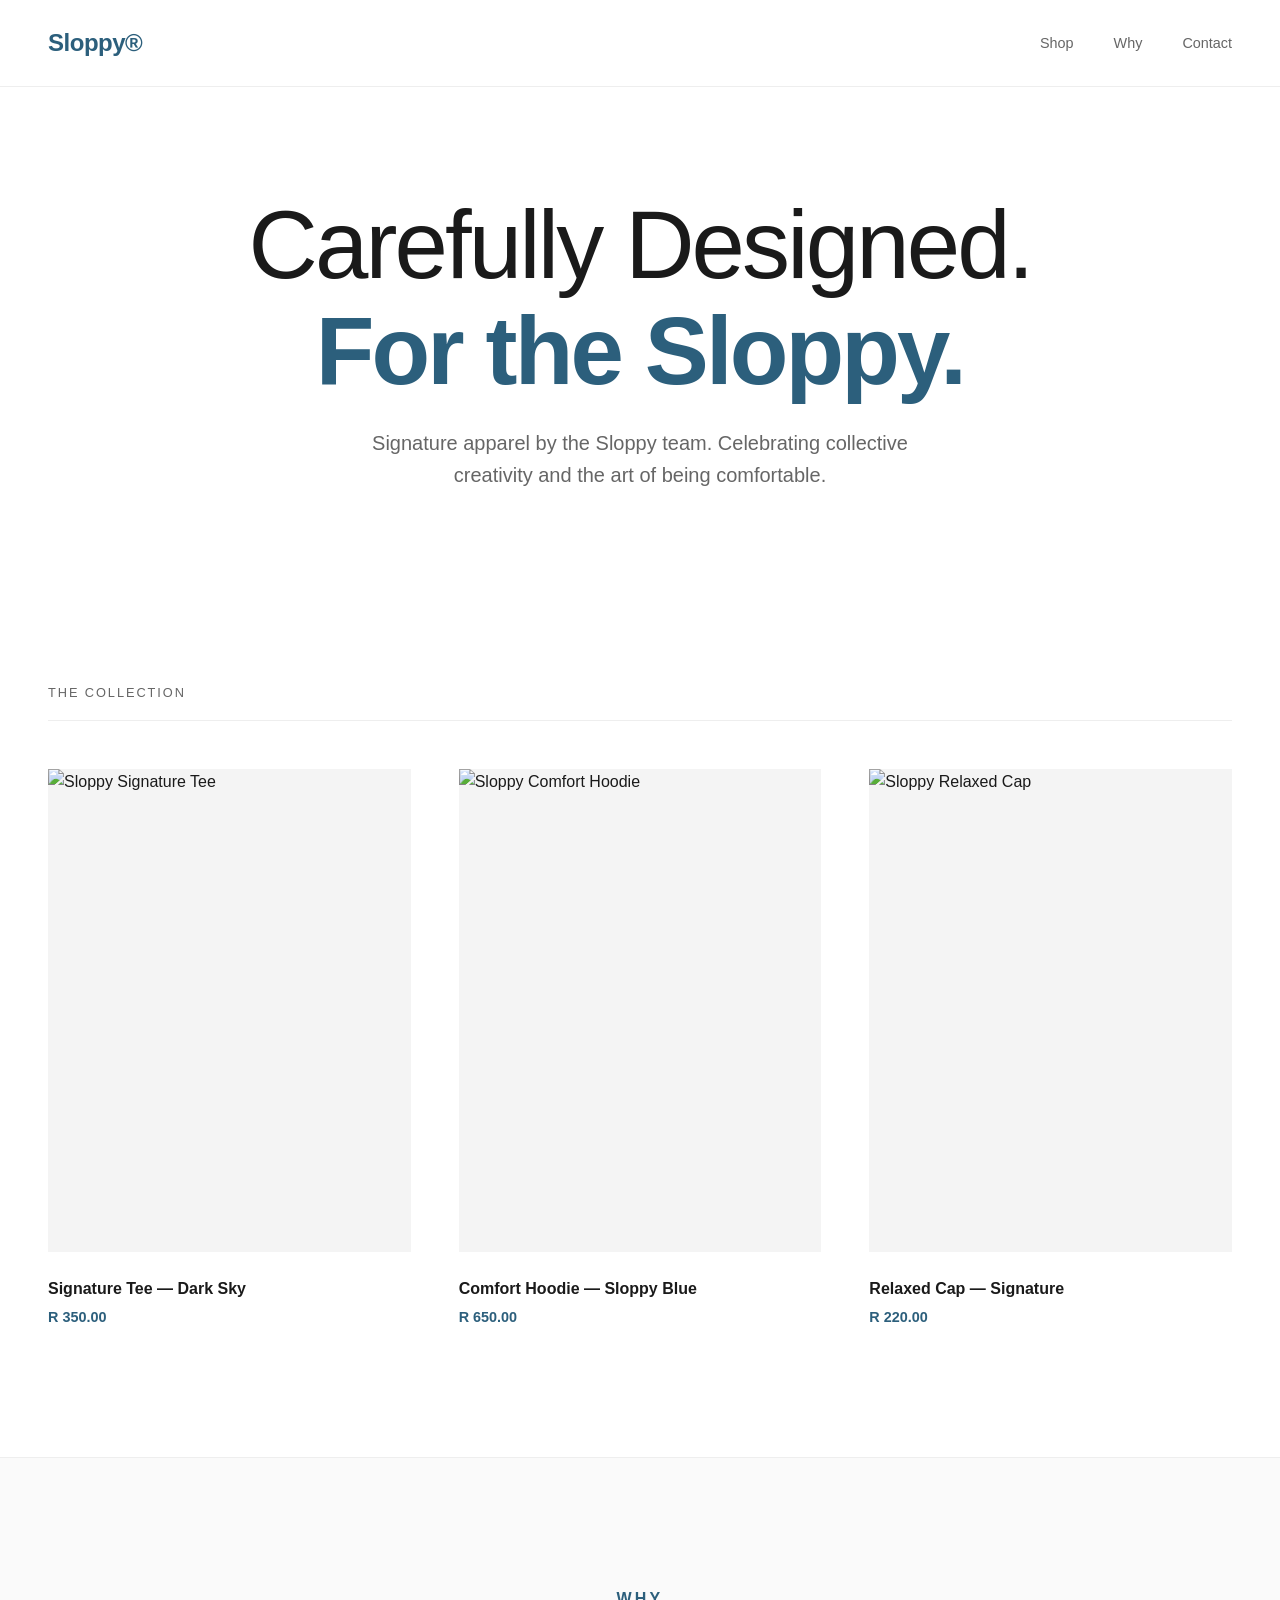
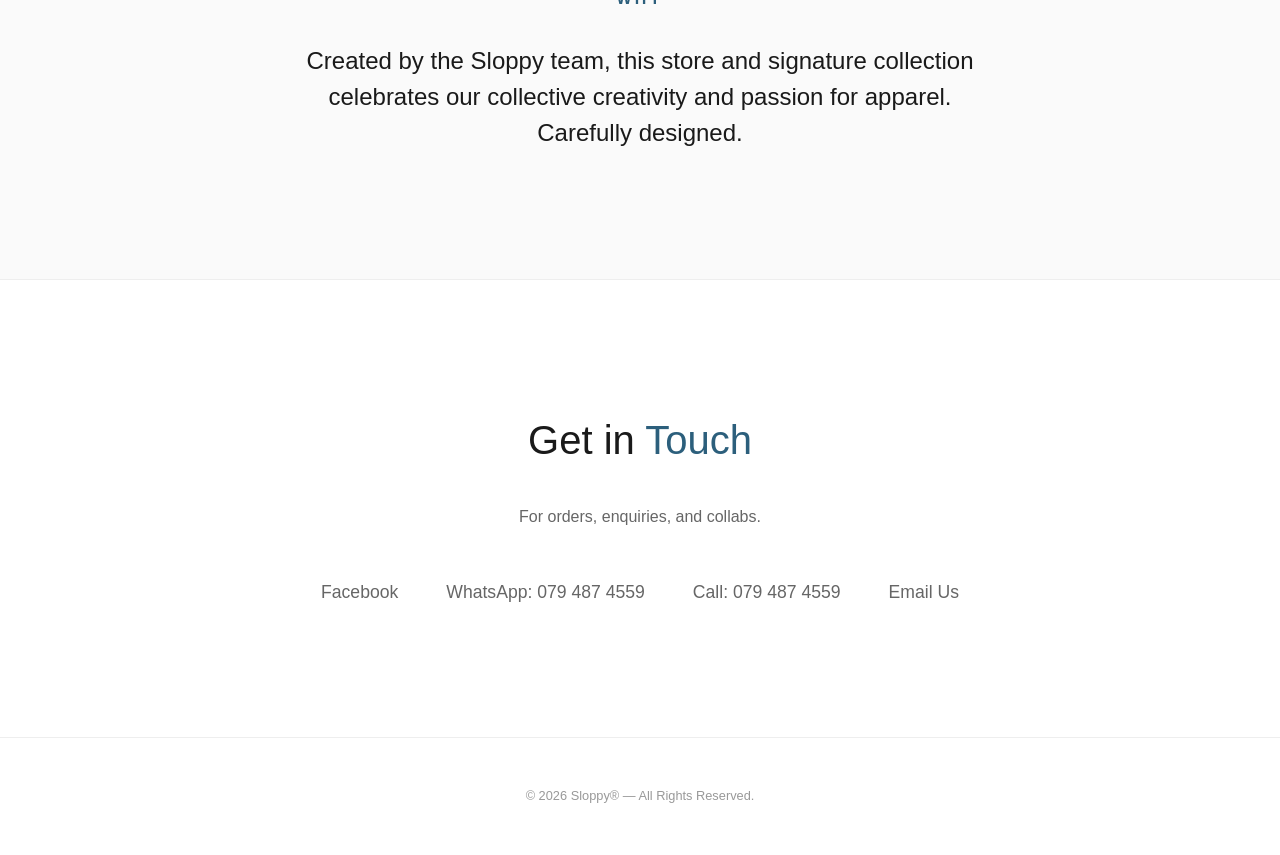
==== Index.html @ 7c4f5756 "Add initial HTML structure for Sloppy apparel site" ====
<!DOCTYPE html>
<html lang="en">
<head>
    <meta charset="UTF-8">
    <meta name="viewport" content="width=device-width, initial-scale=1.0">
    <title>Sloppy® — Carefully Designed Apparel</title>
    <style>
        /* --- RESET & VARIABLES --- */
        * {
            margin: 0;
            padding: 0;
            box-sizing: border-box;
        }

        :root {
            --signature-blue: #2C5F7C; /* Dark Sky Blue */
            --text-dark: #1a1a1a;
            --text-light: #666666;
            --bg-color: #ffffff;
            --font-main: 'Helvetica Neue', Helvetica, Arial, sans-serif;
        }

        body {
            background-color: var(--bg-color);
            color: var(--text-dark);
            font-family: var(--font-main);
            line-height: 1.6;
            -webkit-font-smoothing: antialiased;
        }

        a {
            text-decoration: none;
            color: inherit;
            transition: color 0.3s ease;
        }

        /* --- NAVIGATION --- */
        nav {
            position: fixed;
            top: 0;
            left: 0;
            width: 100%;
            background: rgba(255, 255, 255, 0.95);
            backdrop-filter: blur(8px);
            padding: 1.5rem 3rem;
            display: flex;
            justify-content: space-between;
            align-items: center;
            z-index: 100;
            border-bottom: 1px solid #eee;
        }

        .nav-logo {
            font-size: 1.5rem;
            font-weight: 700;
            letter-spacing: -0.02em;
            color: var(--signature-blue);
        }

        .nav-links {
            display: flex;
            gap: 2.5rem;
            font-size: 0.9rem;
            font-weight: 500;
            color: var(--text-light);
        }

        .nav-links a:hover {
            color: var(--signature-blue);
        }

        /* --- HERO SECTION --- */
        .hero {
            padding: 12rem 3rem 8rem;
            max-width: 1400px;
            margin: 0 auto;
            text-align: center;
        }

        .hero h1 {
            font-size: clamp(3rem, 8vw, 6rem);
            font-weight: 400;
            letter-spacing: -0.03em;
            line-height: 1.1;
            margin-bottom: 1.5rem;
            color: var(--text-dark);
        }

        .hero h1 span {
            color: var(--signature-blue);
            font-weight: 700;
        }

        .hero p {
            font-size: 1.25rem;
            color: var(--text-light);
            max-width: 600px;
            margin: 0 auto;
        }

        /* --- PRODUCT GRID --- */
        .products {
            padding: 4rem 3rem 8rem;
            max-width: 1400px;
            margin: 0 auto;
        }

        .section-title {
            font-size: 0.8rem;
            text-transform: uppercase;
            letter-spacing: 0.15em;
            color: var(--text-light);
            margin-bottom: 3rem;
            border-bottom: 1px solid #eee;
            padding-bottom: 1rem;
        }

        .grid {
            display: grid;
            grid-template-columns: repeat(auto-fit, minmax(300px, 1fr));
            gap: 3rem;
        }

        .product-card {
            text-align: left;
            cursor: pointer;
        }

        .product-image {
            width: 100%;
            aspect-ratio: 3/4;
            background-color: #f4f4f4;
            margin-bottom: 1.5rem;
            overflow: hidden;
            position: relative;
        }

        .product-image img {
            width: 100%;
            height: 100%;
            object-fit: cover;
            transition: transform 0.5s ease;
        }

        .product-card:hover .product-image img {
            transform: scale(1.03);
        }

        .product-name {
            font-size: 1rem;
            font-weight: 600;
            margin-bottom: 0.25rem;
        }

        .product-price {
            font-size: 0.9rem;
            color: var(--signature-blue);
            font-weight: 700;
        }

        /* --- WHY SECTION (INSPIRED BY OUTFIT) --- */
        .why-section {
            background-color: #fafafa;
            padding: 8rem 3rem;
            text-align: center;
            border-top: 1px solid #eee;
            border-bottom: 1px solid #eee;
        }

        .why-section h2 {
            font-size: 1rem;
            text-transform: uppercase;
            letter-spacing: 0.2em;
            color: var(--signature-blue);
            margin-bottom: 2rem;
        }

        .why-section p {
            font-size: 1.5rem;
            max-width: 700px;
            margin: 0 auto;
            color: var(--text-dark);
            font-weight: 300;
            line-height: 1.5;
        }

        /* --- CONTACT / FOOTER --- */
        .contact-section {
            padding: 8rem 3rem;
            max-width: 1400px;
            margin: 0 auto;
            text-align: center;
        }

        .contact-section h2 {
            font-size: 2.5rem;
            font-weight: 400;
            margin-bottom: 2rem;
        }

        .contact-section h2 span {
            color: var(--signature-blue);
        }

        .contact-links {
            display: flex;
            flex-wrap: wrap;
            justify-content: center;
            gap: 1.5rem 3rem;
            margin-top: 3rem;
            font-size: 1.1rem;
        }

        .contact-links a {
            color: var(--text-light);
            border-bottom: 1px solid transparent;
            padding-bottom: 2px;
        }

        .contact-links a:hover {
            color: var(--signature-blue);
            border-bottom: 1px solid var(--signature-blue);
        }

        footer {
            padding: 3rem;
            text-align: center;
            font-size: 0.8rem;
            color: #999;
            border-top: 1px solid #eee;
        }

        /* --- MOBILE --- */
        @media (max-width: 768px) {
            nav {
                padding: 1rem 1.5rem;
            }
            .nav-links {
                gap: 1.2rem;
                font-size: 0.8rem;
            }
            .hero {
                padding: 8rem 1.5rem 4rem;
            }
            .products {
                padding: 2rem 1.5rem 4rem;
            }
            .why-section, .contact-section {
                padding: 4rem 1.5rem;
            }
            .grid {
                gap: 2rem;
            }
        }
    </style>
</head>
<body>

    <!-- NAVIGATION -->
    <nav>
        <a href="#" class="nav-logo">Sloppy®</a>
        <div class="nav-links">
            <a href="#shop">Shop</a>
            <a href="#why">Why</a>
            <a href="#contact">Contact</a>
        </div>
    </nav>

    <!-- HERO -->
    <section class="hero">
        <h1>Carefully Designed.<br><span>For the Sloppy.</span></h1>
        <p>Signature apparel by the Sloppy team. Celebrating collective creativity and the art of being comfortable.</p>
    </section>

    <!-- PRODUCTS -->
    <section id="shop" class="products">
        <div class="section-title">The Collection</div>
        <div class="grid">
            <!-- Product 1 -->
            <div class="product-card">
                <div class="product-image">
                    <!-- REPLACE WITH YOUR IMAGE -->
                    <img src="https://images.unsplash.com/photo-1521572163474-6864f9cf17ab?w=600&q=80" alt="Sloppy Signature Tee">
                </div>
                <div class="product-name">Signature Tee — Dark Sky</div>
                <div class="product-price">R 350.00</div>
            </div>

            <!-- Product 2 -->
            <div class="product-card">
                <div class="product-image">
                    <!-- REPLACE WITH YOUR IMAGE -->
                    <img src="https://images.unsplash.com/photo-1556821840-3a63f95609a7?w=600&q=80" alt="Sloppy Comfort Hoodie">
                </div>
                <div class="product-name">Comfort Hoodie — Sloppy Blue</div>
                <div class="product-price">R 650.00</div>
            </div>

            <!-- Product 3 -->
            <div class="product-card">
                <div class="product-image">
                    <!-- REPLACE WITH YOUR IMAGE -->
                    <img src="https://images.unsplash.com/photo-1596755094514-f87e34085b2c?w=600&q=80" alt="Sloppy Relaxed Cap">
                </div>
                <div class="product-name">Relaxed Cap — Signature</div>
                <div class="product-price">R 220.00</div>
            </div>
        </div>
    </section>

    <!-- WHY SECTION -->
    <section id="why" class="why-section">
        <h2>Why</h2>
        <p>Created by the Sloppy team, this store and signature collection celebrates our collective creativity and passion for apparel. Carefully designed.</p>
    </section>

    <!-- CONTACT -->
    <section id="contact" class="contact-section">
        <h2>Get in <span>Touch</span></h2>
        <p style="color: var(--text-light); margin-bottom: 2rem;">For orders, enquiries, and collabs.</p>
        
        <div class="contact-links">
            <a href="https://www.facebook.com/Sloppywear" target="_blank">Facebook</a>
            <a href="https://wa.me/27794874559" target="_blank">WhatsApp: 079 487 4559</a>
            <a href="tel:0794874559">Call: 079 487 4559</a>
            <!-- Email assumed from your input -->
            <a href="mailto:mphelamlangeni@gmail.com">Email Us</a>
        </div>
    </section>

    <!-- FOOTER -->
    <footer>
        © 2026 Sloppy® — All Rights Reserved.
    </footer>

</body>
</html>
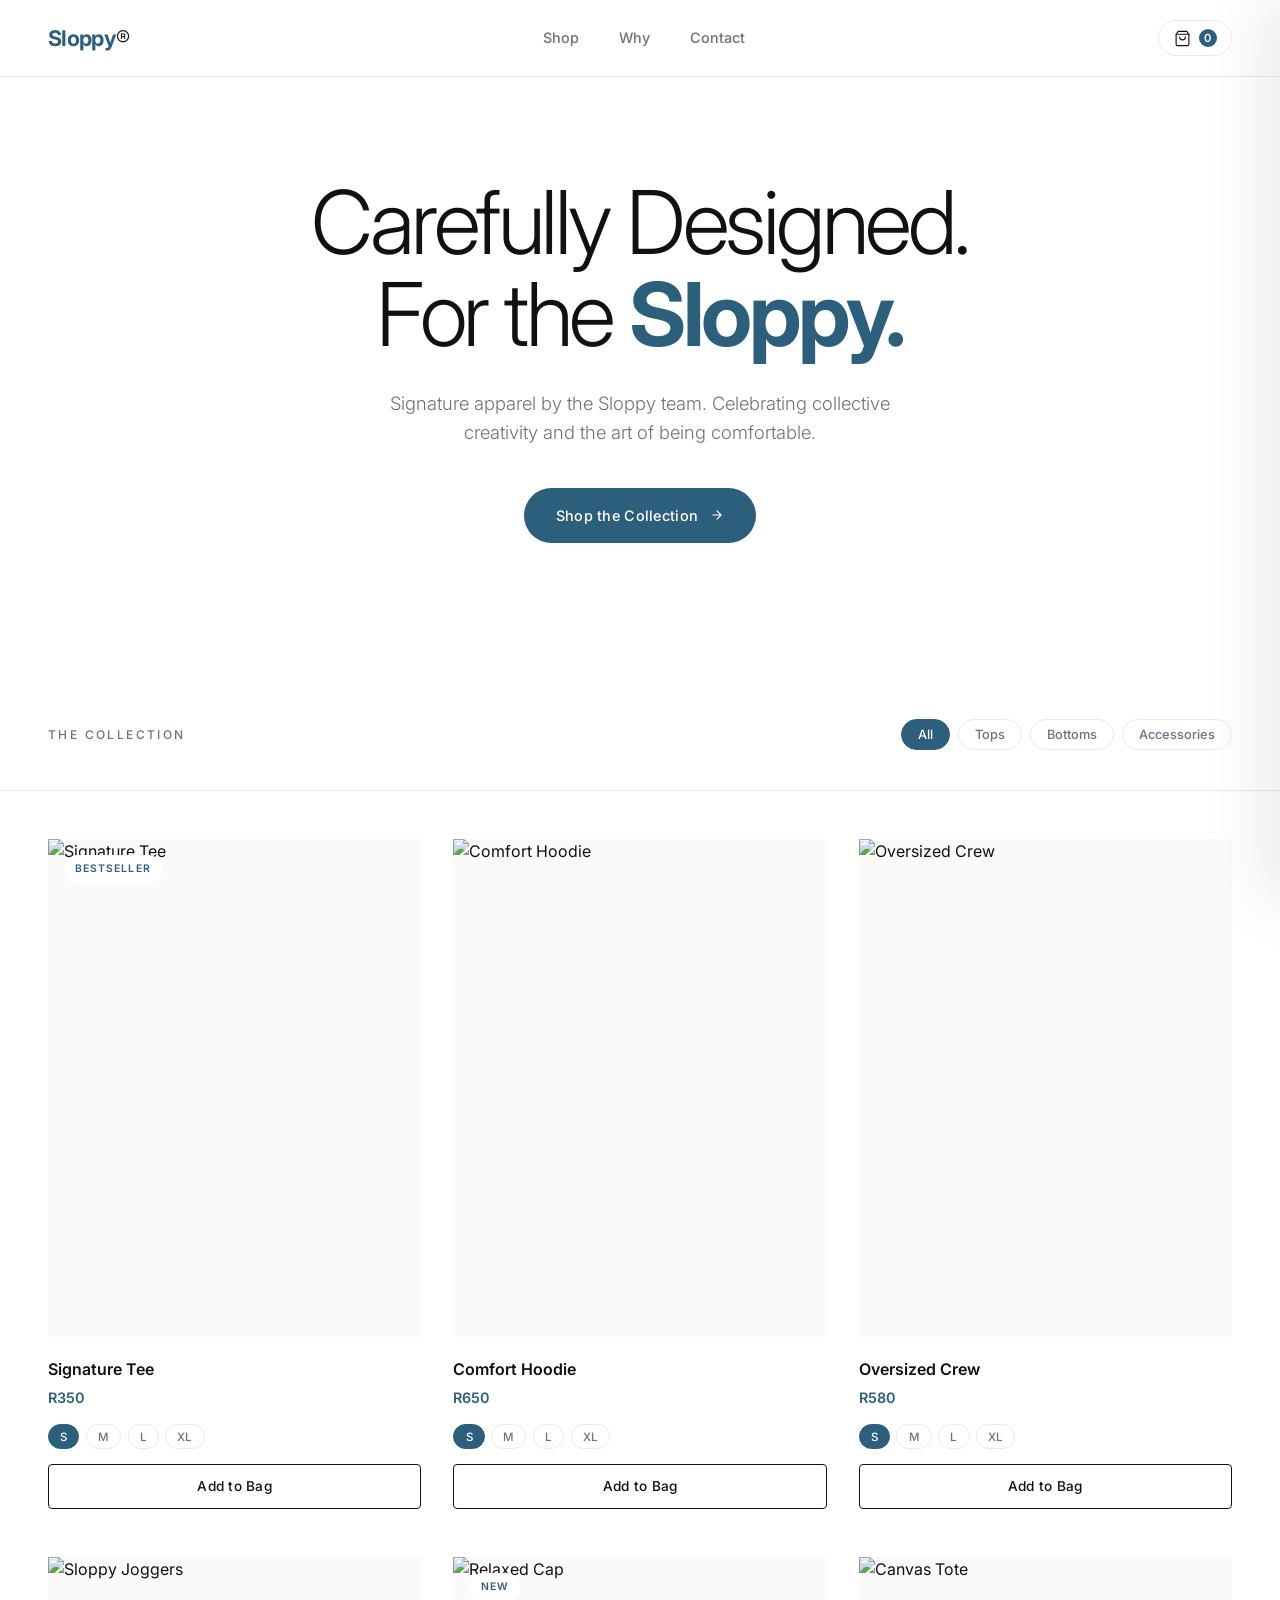
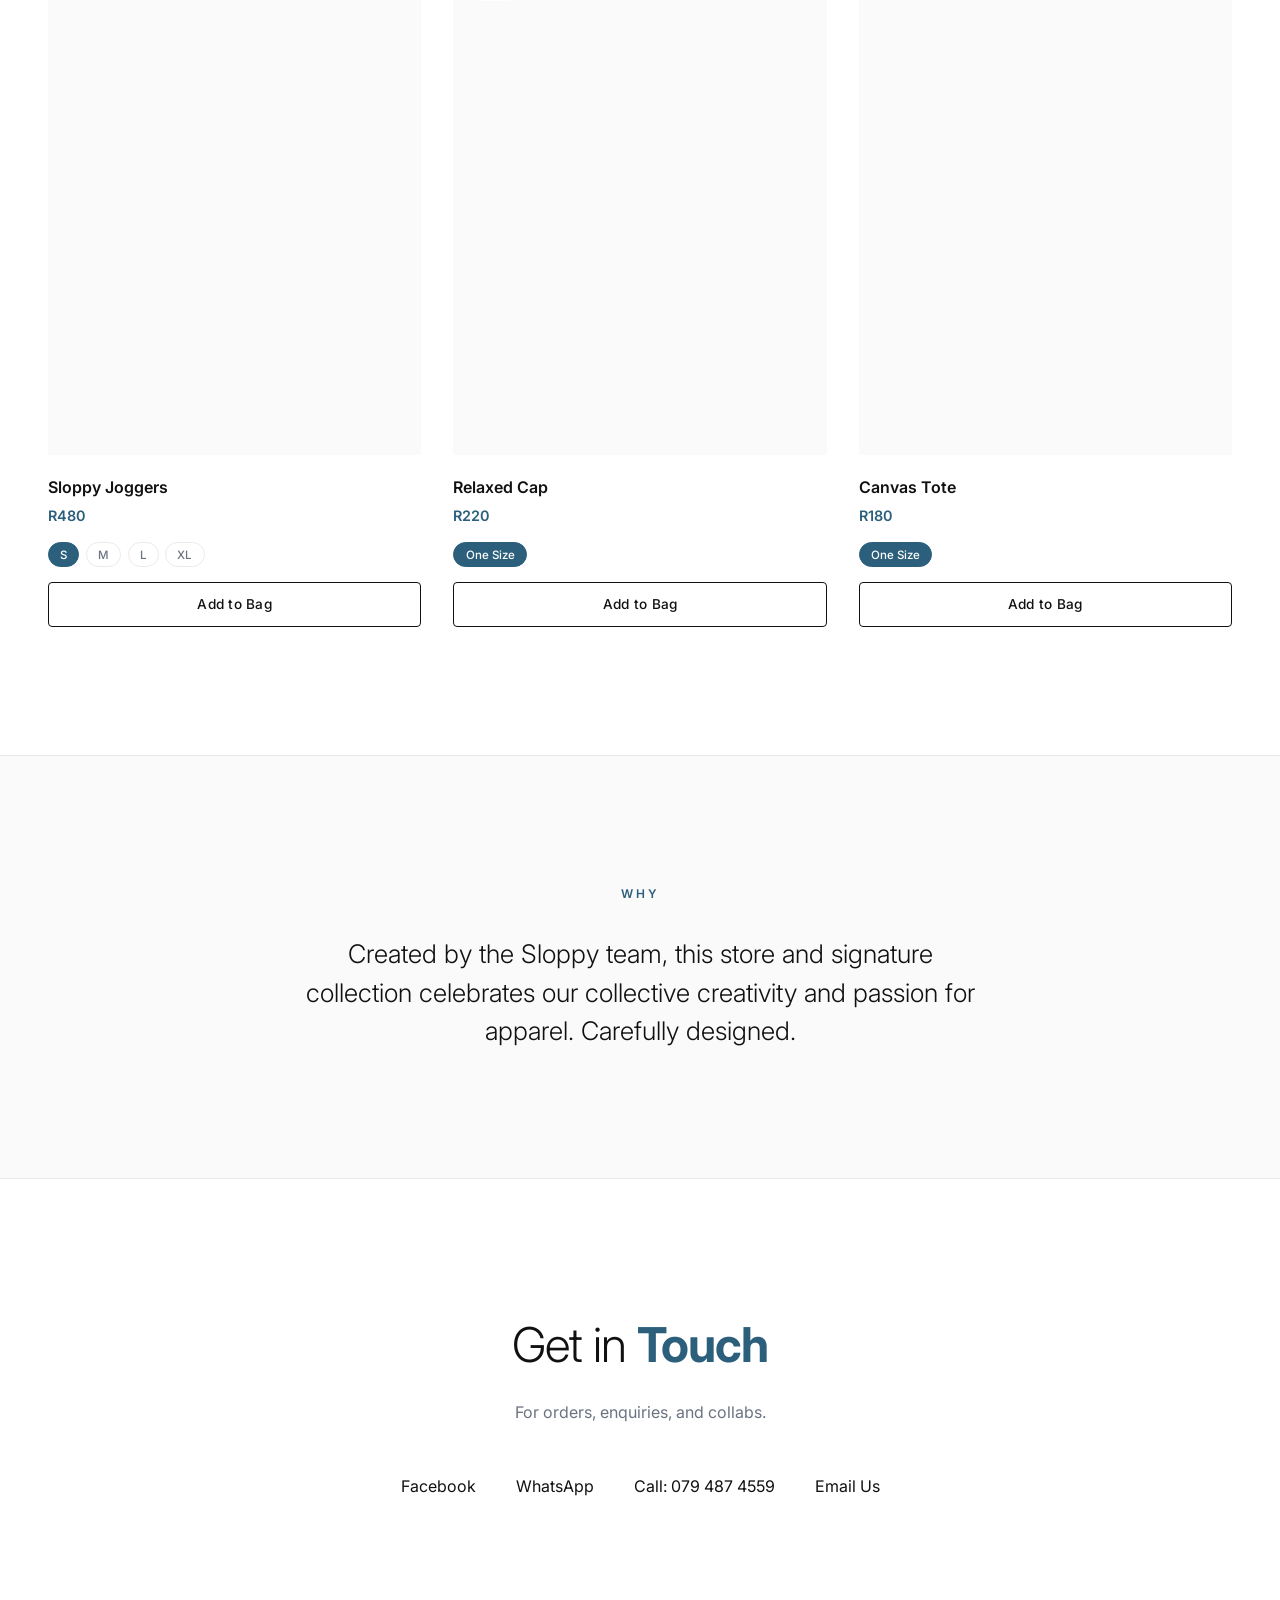
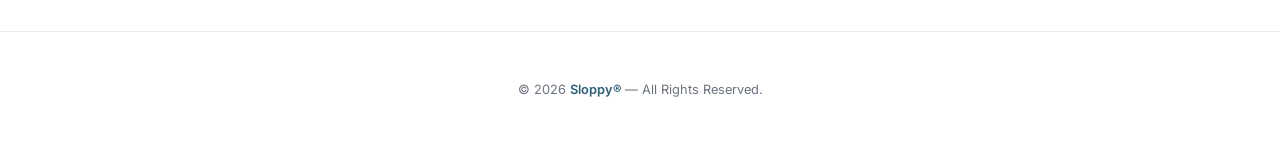
==== commit 046abccf: "Update Index.html" ====
--- a/Index.html
+++ b/Index.html
@@ -1,337 +1,736 @@
 <!DOCTYPE html>
 <html lang="en">
 <head>
-    <meta charset="UTF-8">
-    <meta name="viewport" content="width=device-width, initial-scale=1.0">
-    <title>Sloppy® — Carefully Designed Apparel</title>
-    <style>
-        /* --- RESET & VARIABLES --- */
-        * {
-            margin: 0;
-            padding: 0;
-            box-sizing: border-box;
-        }
-
-        :root {
-            --signature-blue: #2C5F7C; /* Dark Sky Blue */
-            --text-dark: #1a1a1a;
-            --text-light: #666666;
-            --bg-color: #ffffff;
-            --font-main: 'Helvetica Neue', Helvetica, Arial, sans-serif;
-        }
-
-        body {
-            background-color: var(--bg-color);
-            color: var(--text-dark);
-            font-family: var(--font-main);
-            line-height: 1.6;
-            -webkit-font-smoothing: antialiased;
-        }
-
-        a {
-            text-decoration: none;
-            color: inherit;
-            transition: color 0.3s ease;
-        }
-
-        /* --- NAVIGATION --- */
-        nav {
-            position: fixed;
-            top: 0;
-            left: 0;
-            width: 100%;
-            background: rgba(255, 255, 255, 0.95);
-            backdrop-filter: blur(8px);
-            padding: 1.5rem 3rem;
-            display: flex;
-            justify-content: space-between;
-            align-items: center;
-            z-index: 100;
-            border-bottom: 1px solid #eee;
-        }
-
-        .nav-logo {
-            font-size: 1.5rem;
-            font-weight: 700;
-            letter-spacing: -0.02em;
-            color: var(--signature-blue);
-        }
-
-        .nav-links {
-            display: flex;
-            gap: 2.5rem;
-            font-size: 0.9rem;
-            font-weight: 500;
-            color: var(--text-light);
-        }
-
-        .nav-links a:hover {
-            color: var(--signature-blue);
-        }
-
-        /* --- HERO SECTION --- */
-        .hero {
-            padding: 12rem 3rem 8rem;
-            max-width: 1400px;
-            margin: 0 auto;
-            text-align: center;
-        }
-
-        .hero h1 {
-            font-size: clamp(3rem, 8vw, 6rem);
-            font-weight: 400;
-            letter-spacing: -0.03em;
-            line-height: 1.1;
-            margin-bottom: 1.5rem;
-            color: var(--text-dark);
-        }
-
-        .hero h1 span {
-            color: var(--signature-blue);
-            font-weight: 700;
-        }
-
-        .hero p {
-            font-size: 1.25rem;
-            color: var(--text-light);
-            max-width: 600px;
-            margin: 0 auto;
-        }
-
-        /* --- PRODUCT GRID --- */
-        .products {
-            padding: 4rem 3rem 8rem;
-            max-width: 1400px;
-            margin: 0 auto;
-        }
-
-        .section-title {
-            font-size: 0.8rem;
-            text-transform: uppercase;
-            letter-spacing: 0.15em;
-            color: var(--text-light);
-            margin-bottom: 3rem;
-            border-bottom: 1px solid #eee;
-            padding-bottom: 1rem;
-        }
-
-        .grid {
-            display: grid;
-            grid-template-columns: repeat(auto-fit, minmax(300px, 1fr));
-            gap: 3rem;
-        }
-
-        .product-card {
-            text-align: left;
-            cursor: pointer;
-        }
-
-        .product-image {
-            width: 100%;
-            aspect-ratio: 3/4;
-            background-color: #f4f4f4;
-            margin-bottom: 1.5rem;
-            overflow: hidden;
-            position: relative;
-        }
-
-        .product-image img {
-            width: 100%;
-            height: 100%;
-            object-fit: cover;
-            transition: transform 0.5s ease;
-        }
-
-        .product-card:hover .product-image img {
-            transform: scale(1.03);
-        }
-
-        .product-name {
-            font-size: 1rem;
-            font-weight: 600;
-            margin-bottom: 0.25rem;
-        }
-
-        .product-price {
-            font-size: 0.9rem;
-            color: var(--signature-blue);
-            font-weight: 700;
-        }
-
-        /* --- WHY SECTION (INSPIRED BY OUTFIT) --- */
-        .why-section {
-            background-color: #fafafa;
-            padding: 8rem 3rem;
-            text-align: center;
-            border-top: 1px solid #eee;
-            border-bottom: 1px solid #eee;
-        }
-
-        .why-section h2 {
-            font-size: 1rem;
-            text-transform: uppercase;
-            letter-spacing: 0.2em;
-            color: var(--signature-blue);
-            margin-bottom: 2rem;
-        }
-
-        .why-section p {
-            font-size: 1.5rem;
-            max-width: 700px;
-            margin: 0 auto;
-            color: var(--text-dark);
-            font-weight: 300;
-            line-height: 1.5;
-        }
-
-        /* --- CONTACT / FOOTER --- */
-        .contact-section {
-            padding: 8rem 3rem;
-            max-width: 1400px;
-            margin: 0 auto;
-            text-align: center;
-        }
-
-        .contact-section h2 {
-            font-size: 2.5rem;
-            font-weight: 400;
-            margin-bottom: 2rem;
-        }
-
-        .contact-section h2 span {
-            color: var(--signature-blue);
-        }
-
-        .contact-links {
-            display: flex;
-            flex-wrap: wrap;
-            justify-content: center;
-            gap: 1.5rem 3rem;
-            margin-top: 3rem;
-            font-size: 1.1rem;
-        }
-
-        .contact-links a {
-            color: var(--text-light);
-            border-bottom: 1px solid transparent;
-            padding-bottom: 2px;
-        }
-
-        .contact-links a:hover {
-            color: var(--signature-blue);
-            border-bottom: 1px solid var(--signature-blue);
-        }
-
-        footer {
-            padding: 3rem;
-            text-align: center;
-            font-size: 0.8rem;
-            color: #999;
-            border-top: 1px solid #eee;
-        }
-
-        /* --- MOBILE --- */
-        @media (max-width: 768px) {
-            nav {
-                padding: 1rem 1.5rem;
-            }
-            .nav-links {
-                gap: 1.2rem;
-                font-size: 0.8rem;
-            }
-            .hero {
-                padding: 8rem 1.5rem 4rem;
-            }
-            .products {
-                padding: 2rem 1.5rem 4rem;
-            }
-            .why-section, .contact-section {
-                padding: 4rem 1.5rem;
-            }
-            .grid {
-                gap: 2rem;
-            }
-        }
-    </style>
+<meta charset="UTF-8">
+<meta name="viewport" content="width=device-width, initial-scale=1.0">
+<title>Sloppy® — Carefully Designed Apparel</title>
+<link rel="preconnect" href="https://fonts.googleapis.com">
+<link rel="preconnect" href="https://fonts.gstatic.com" crossorigin>
+<link href="https://fonts.googleapis.com/css2?family=Inter:wght@300;400;500;600;700&display=swap" rel="stylesheet">
+<style>
+/* ============ RESET & VARIABLES ============ */
+*,*::before,*::after{margin:0;padding:0;box-sizing:border-box}
+:root{
+  --blue:#2C5F7C;
+  --blue-dark:#1f455c;
+  --text:#111;
+  --muted:#6b7280;
+  --line:#eaeaea;
+  --bg:#fff;
+  --bg-soft:#fafafa;
+  --radius:4px;
+  --ease:cubic-bezier(.4,0,.2,1);
+}
+html{scroll-behavior:smooth;-webkit-text-size-adjust:100%}
+body{
+  font-family:'Inter',-apple-system,BlinkMacSystemFont,sans-serif;
+  color:var(--text);background:var(--bg);line-height:1.6;
+  -webkit-font-smoothing:antialiased;overflow-x:hidden;
+}
+img{max-width:100%;display:block}
+a{color:inherit;text-decoration:none}
+button{font-family:inherit;cursor:pointer;border:none;background:none;color:inherit}
+input,select{font-family:inherit}
+
+/* ============ NAV ============ */
+nav{
+  position:fixed;top:0;left:0;width:100%;z-index:100;
+  background:rgba(255,255,255,.92);backdrop-filter:blur(12px);
+  -webkit-backdrop-filter:blur(12px);
+  border-bottom:1px solid var(--line);
+  transition:padding .3s var(--ease);
+}
+.nav-inner{
+  max-width:1400px;margin:0 auto;
+  padding:1.25rem 3rem;
+  display:flex;align-items:center;justify-content:space-between;
+}
+.nav-logo{
+  font-size:1.35rem;font-weight:700;letter-spacing:-.03em;
+  color:var(--blue);
+}
+.nav-logo span{font-weight:300;color:var(--text)}
+.nav-links{display:flex;gap:2.5rem;font-size:.9rem;font-weight:500}
+.nav-links a{color:var(--muted);position:relative;transition:color .3s}
+.nav-links a::after{
+  content:'';position:absolute;left:0;bottom:-4px;height:1px;width:0;
+  background:var(--blue);transition:width .3s var(--ease);
+}
+.nav-links a:hover{color:var(--blue)}
+.nav-links a:hover::after{width:100%}
+.cart-btn{
+  display:flex;align-items:center;gap:.5rem;
+  font-size:.9rem;font-weight:500;color:var(--text);
+  padding:.5rem .9rem;border:1px solid var(--line);border-radius:50px;
+  transition:all .3s var(--ease);
+}
+.cart-btn:hover{border-color:var(--blue);color:var(--blue)}
+.cart-count{
+  background:var(--blue);color:#fff;font-size:.7rem;font-weight:600;
+  min-width:18px;height:18px;border-radius:50%;
+  display:inline-flex;align-items:center;justify-content:center;
+  padding:0 5px;transition:transform .3s var(--ease);
+}
+.cart-count.pulse{transform:scale(1.35)}
+
+/* Mobile menu */
+.hamburger{display:none;flex-direction:column;gap:5px;padding:.5rem}
+.hamburger span{width:22px;height:1.5px;background:var(--text);transition:all .3s}
+
+/* ============ HERO ============ */
+.hero{
+  padding:11rem 3rem 7rem;max-width:1400px;margin:0 auto;text-align:center;
+}
+.hero h1{
+  font-size:clamp(2.6rem,7vw,5.5rem);font-weight:300;
+  letter-spacing:-.04em;line-height:1.05;margin-bottom:1.75rem;
+}
+.hero h1 em{font-style:normal;font-weight:700;color:var(--blue)}
+.hero p{
+  font-size:1.15rem;color:var(--muted);max-width:560px;margin:0 auto;font-weight:300;
+}
+.hero-cta{
+  margin-top:2.5rem;display:inline-flex;align-items:center;gap:.75rem;
+  background:var(--blue);color:#fff;padding:1rem 2rem;border-radius:50px;
+  font-size:.9rem;font-weight:500;letter-spacing:.02em;
+  transition:all .3s var(--ease);
+}
+.hero-cta:hover{background:var(--blue-dark);transform:translateY(-2px)}
+.hero-cta svg{transition:transform .3s}
+.hero-cta:hover svg{transform:translateX(4px)}
+
+/* ============ SECTION HELPERS ============ */
+.section-head{
+  max-width:1400px;margin:0 auto;
+  padding:0 3rem 2.5rem;display:flex;align-items:baseline;justify-content:space-between;
+  flex-wrap:wrap;gap:1rem;border-bottom:1px solid var(--line);
+}
+.section-title{
+  font-size:.75rem;text-transform:uppercase;letter-spacing:.2em;
+  color:var(--muted);font-weight:500;
+}
+
+/* Filters */
+.filters{display:flex;gap:.5rem;flex-wrap:wrap}
+.filter-btn{
+  font-size:.8rem;font-weight:500;color:var(--muted);
+  padding:.45rem 1rem;border:1px solid var(--line);border-radius:50px;
+  transition:all .25s var(--ease);
+}
+.filter-btn:hover{color:var(--blue);border-color:var(--blue)}
+.filter-btn.active{background:var(--blue);color:#fff;border-color:var(--blue)}
+
+/* ============ PRODUCT GRID ============ */
+.products{padding:4rem 0 8rem}
+.grid{
+  max-width:1400px;margin:0 auto;padding:3rem 3rem 0;
+  display:grid;grid-template-columns:repeat(auto-fill,minmax(280px,1fr));
+  gap:3rem 2rem;
+}
+.card{display:flex;flex-direction:column;animation:fadeUp .5s var(--ease) both}
+@keyframes fadeUp{from{opacity:0;transform:translateY(20px)}to{opacity:1;transform:none}}
+.card-img{
+  width:100%;aspect-ratio:3/4;background:var(--bg-soft);
+  overflow:hidden;position:relative;margin-bottom:1.25rem;
+}
+.card-img img{
+  width:100%;height:100%;object-fit:cover;
+  transition:transform .7s var(--ease);
+}
+.card:hover .card-img img{transform:scale(1.04)}
+.card-tag{
+  position:absolute;top:1rem;left:1rem;background:#fff;
+  font-size:.65rem;font-weight:600;letter-spacing:.1em;text-transform:uppercase;
+  padding:.35rem .7rem;border-radius:50px;color:var(--blue);
+}
+.card-name{font-size:1rem;font-weight:600;margin-bottom:.25rem}
+.card-price{font-size:.9rem;color:var(--blue);font-weight:600;margin-bottom:.9rem}
+.sizes{display:flex;gap:.4rem;flex-wrap:wrap;margin-bottom:.9rem}
+.size{
+  font-size:.72rem;font-weight:500;color:var(--muted);
+  border:1px solid var(--line);border-radius:50px;
+  padding:.3rem .7rem;transition:all .2s var(--ease);
+}
+.size:hover{border-color:var(--blue);color:var(--blue)}
+.size.active{background:var(--blue);color:#fff;border-color:var(--blue)}
+.add-btn{
+  width:100%;padding:.85rem;border:1px solid var(--text);
+  border-radius:var(--radius);font-size:.85rem;font-weight:500;
+  letter-spacing:.02em;transition:all .3s var(--ease);margin-top:auto;
+}
+.add-btn:hover{background:var(--blue);border-color:var(--blue);color:#fff}
+.add-btn:active{transform:scale(.98)}
+
+/* ============ WHY ============ */
+.why{
+  background:var(--bg-soft);padding:8rem 3rem;
+  border-top:1px solid var(--line);border-bottom:1px solid var(--line);
+  text-align:center;
+}
+.why h2{
+  font-size:.75rem;text-transform:uppercase;letter-spacing:.25em;
+  color:var(--blue);font-weight:600;margin-bottom:2rem;
+}
+.why p{
+  font-size:clamp(1.25rem,2.5vw,1.6rem);font-weight:300;
+  max-width:680px;margin:0 auto;line-height:1.5;color:var(--text);
+}
+
+/* ============ CONTACT ============ */
+.contact{padding:8rem 3rem;max-width:1400px;margin:0 auto;text-align:center}
+.contact h2{
+  font-size:clamp(2rem,4vw,3rem);font-weight:300;
+  letter-spacing:-.02em;margin-bottom:1rem;
+}
+.contact h2 em{font-style:normal;font-weight:700;color:var(--blue)}
+.contact p{color:var(--muted);margin-bottom:3rem}
+.contact-links{
+  display:flex;flex-wrap:wrap;justify-content:center;
+  gap:1rem 2.5rem;font-size:1rem;
+}
+.contact-links a{
+  color:var(--text);position:relative;padding-bottom:3px;
+  border-bottom:1px solid transparent;transition:all .3s;
+  display:inline-flex;align-items:center;gap:.5rem;
+}
+.contact-links a:hover{color:var(--blue);border-bottom-color:var(--blue)}
+
+/* ============ FOOTER ============ */
+footer{
+  padding:3rem;text-align:center;font-size:.8rem;
+  color:var(--muted);border-top:1px solid var(--line);
+}
+footer span{color:var(--blue);font-weight:600}
+
+/* ============ CART DRAWER ============ */
+.overlay{
+  position:fixed;inset:0;background:rgba(0,0,0,.45);
+  opacity:0;visibility:hidden;transition:all .35s var(--ease);z-index:199;
+}
+.overlay.open{opacity:1;visibility:visible}
+.drawer{
+  position:fixed;top:0;right:0;width:100%;max-width:440px;height:100%;
+  background:#fff;z-index:200;display:flex;flex-direction:column;
+  transform:translateX(100%);transition:transform .45s var(--ease);
+  box-shadow:-20px 0 60px rgba(0,0,0,.08);
+}
+.drawer.open{transform:translateX(0)}
+.drawer-head{
+  padding:1.5rem;display:flex;align-items:center;justify-content:space-between;
+  border-bottom:1px solid var(--line);
+}
+.drawer-head h3{font-size:1rem;font-weight:600;letter-spacing:.02em}
+.drawer-head h3 span{color:var(--blue)}
+.close-btn{
+  width:34px;height:34px;border-radius:50%;
+  display:flex;align-items:center;justify-content:center;
+  transition:background .2s;
+}
+.close-btn:hover{background:var(--bg-soft)}
+.drawer-body{flex:1;overflow-y:auto;padding:1.5rem}
+.empty{text-align:center;padding:4rem 1rem;color:var(--muted)}
+.empty svg{margin:0 auto 1.5rem;color:var(--line)}
+.empty p{margin-bottom:1.5rem;font-size:.9rem}
+.empty button{
+  color:var(--blue);font-weight:600;font-size:.9rem;
+  border-bottom:1px solid var(--blue);padding-bottom:2px;
+}
+
+.cart-item{
+  display:grid;grid-template-columns:80px 1fr auto;gap:1rem;
+  padding-bottom:1.5rem;margin-bottom:1.5rem;border-bottom:1px solid var(--line);
+  animation:fadeUp .35s var(--ease) both;
+}
+.cart-item:last-child{margin-bottom:0}
+.cart-item-img{
+  width:80px;height:100px;background:var(--bg-soft);
+  overflow:hidden;border-radius:var(--radius);
+}
+.cart-item-img img{width:100%;height:100%;object-fit:cover}
+.cart-item-info{display:flex;flex-direction:column;gap:.25rem;min-width:0}
+.cart-item-name{font-size:.9rem;font-weight:600;line-height:1.3}
+.cart-item-size{font-size:.75rem;color:var(--muted)}
+.cart-item-price{font-size:.85rem;color:var(--blue);font-weight:600;margin-top:auto}
+.qty{
+  display:inline-flex;align-items:center;gap:.6rem;
+  border:1px solid var(--line);border-radius:50px;padding:.2rem .5rem;
+  margin-top:.5rem;width:fit-content;
+}
+.qty button{
+  width:22px;height:22px;display:flex;align-items:center;justify-content:center;
+  font-size:.9rem;color:var(--muted);transition:color .2s;
+}
+.qty button:hover{color:var(--blue)}
+.qty span{font-size:.85rem;font-weight:600;min-width:18px;text-align:center}
+.remove{
+  font-size:.75rem;color:var(--muted);text-align:right;
+  transition:color .2s;align-self:flex-start;
+}
+.remove:hover{color:#c0392b}
+
+.drawer-foot{
+  border-top:1px solid var(--line);padding:1.5rem;
+  background:#fff;
+}
+.subtotal{
+  display:flex;justify-content:space-between;align-items:baseline;
+  margin-bottom:1.25rem;font-size:.9rem;
+}
+.subtotal strong{font-size:1.35rem;font-weight:600;color:var(--blue)}
+.checkout-btn{
+  width:100%;background:var(--blue);color:#fff;
+  padding:1.1rem;border-radius:var(--radius);
+  font-size:.9rem;font-weight:600;letter-spacing:.02em;
+  display:flex;align-items:center;justify-content:center;gap:.6rem;
+  transition:all .3s var(--ease);
+}
+.checkout-btn:hover{background:var(--blue-dark);transform:translateY(-2px)}
+.checkout-btn:disabled{opacity:.4;cursor:not-allowed;transform:none}
+.drawer-foot small{
+  display:block;text-align:center;color:var(--muted);
+  font-size:.72rem;margin-top:1rem;
+}
+
+/* ============ TOAST ============ */
+.toast{
+  position:fixed;bottom:2rem;left:50%;
+  transform:translate(-50%,120px);
+  background:var(--text);color:#fff;
+  padding:.9rem 1.5rem;border-radius:50px;
+  font-size:.85rem;font-weight:500;
+  display:flex;align-items:center;gap:.6rem;
+  z-index:400;opacity:0;pointer-events:none;
+  transition:all .4s var(--ease);
+  box-shadow:0 10px 40px rgba(0,0,0,.2);
+}
+.toast.show{opacity:1;transform:translate(-50%,0)}
+.toast svg{color:var(--blue);filter:brightness(1.8)}
+
+/* ============ REVEAL ============ */
+.reveal{opacity:0;transform:translateY(30px);transition:opacity .8s var(--ease),transform .8s var(--ease)}
+.reveal.in{opacity:1;transform:none}
+
+/* ============ RESPONSIVE ============ */
+@media(max-width:768px){
+  .nav-inner{padding:1rem 1.25rem}
+  .nav-links{
+    position:fixed;top:0;right:0;height:100vh;width:75%;max-width:320px;
+    background:#fff;flex-direction:column;padding:6rem 2rem;gap:1.75rem;
+    transform:translateX(100%);transition:transform .35s var(--ease);
+    box-shadow:-20px 0 60px rgba(0,0,0,.08);font-size:1.05rem;
+  }
+  .nav-links.open{transform:translateX(0)}
+  .hamburger{display:flex;z-index:110}
+  .hero{padding:8rem 1.5rem 4rem}
+  .section-head{padding:0 1.5rem 2rem}
+  .grid{padding:2.5rem 1.5rem 0;gap:2.5rem 1.25rem;grid-template-columns:repeat(auto-fill,minmax(160px,1fr))}
+  .products{padding:3rem 0 5rem}
+  .why,.contact{padding:5rem 1.5rem}
+  .cart-item{grid-template-columns:70px 1fr auto;gap:.75rem}
+  .cart-item-img{width:70px;height:90px}
+}
+</style>
 </head>
 <body>
 
-    <!-- NAVIGATION -->
-    <nav>
-        <a href="#" class="nav-logo">Sloppy®</a>
-        <div class="nav-links">
-            <a href="#shop">Shop</a>
-            <a href="#why">Why</a>
-            <a href="#contact">Contact</a>
+<!-- ============ NAV ============ -->
+<nav>
+  <div class="nav-inner">
+    <a href="#" class="nav-logo">Sloppy<span>®</span></a>
+    <div class="nav-links" id="navLinks">
+      <a href="#shop">Shop</a>
+      <a href="#why">Why</a>
+      <a href="#contact">Contact</a>
+    </div>
+    <div style="display:flex;gap:.75rem;align-items:center">
+      <button class="cart-btn" onclick="openCart()" aria-label="Open cart">
+        <svg width="17" height="17" viewBox="0 0 24 24" fill="none" stroke="currentColor" stroke-width="1.6" stroke-linecap="round" stroke-linejoin="round">
+          <path d="M6 2L3 6v14a2 2 0 002 2h14a2 2 0 002-2V6l-3-4z"/>
+          <line x1="3" y1="6" x2="21" y2="6"/>
+          <path d="M16 10a4 4 0 01-8 0"/>
+        </svg>
+        <span class="cart-count" id="cartCount">0</span>
+      </button>
+      <button class="hamburger" onclick="toggleNav()" aria-label="Menu">
+        <span></span><span></span><span></span>
+      </button>
+    </div>
+  </div>
+</nav>
+
+<!-- ============ HERO ============ -->
+<section class="hero">
+  <h1 class="reveal">Carefully Designed.<br>For the <em>Sloppy.</em></h1>
+  <p class="reveal">Signature apparel by the Sloppy team. Celebrating collective creativity and the art of being comfortable.</p>
+  <a href="#shop" class="hero-cta reveal">
+    Shop the Collection
+    <svg width="14" height="14" viewBox="0 0 24 24" fill="none" stroke="currentColor" stroke-width="2" stroke-linecap="round" stroke-linejoin="round"><path d="M5 12h14M12 5l7 7-7 7"/></svg>
+  </a>
+</section>
+
+<!-- ============ PRODUCTS ============ -->
+<section class="products" id="shop">
+  <div class="section-head reveal">
+    <div class="section-title">The Collection</div>
+    <div class="filters" id="filters">
+      <button class="filter-btn active" data-filter="All">All</button>
+      <button class="filter-btn" data-filter="Tops">Tops</button>
+      <button class="filter-btn" data-filter="Bottoms">Bottoms</button>
+      <button class="filter-btn" data-filter="Accessories">Accessories</button>
+    </div>
+  </div>
+  <div class="grid" id="productGrid"></div>
+</section>
+
+<!-- ============ WHY ============ -->
+<section class="why reveal" id="why">
+  <h2>Why</h2>
+  <p>Created by the Sloppy team, this store and signature collection celebrates our collective creativity and passion for apparel. Carefully designed.</p>
+</section>
+
+<!-- ============ CONTACT ============ -->
+<section class="contact reveal" id="contact">
+  <h2>Get in <em>Touch</em></h2>
+  <p>For orders, enquiries, and collabs.</p>
+  <div class="contact-links">
+    <a href="https://www.facebook.com/Sloppywear" target="_blank" rel="noopener">Facebook</a>
+    <a href="https://wa.me/27794874559" target="_blank" rel="noopener">WhatsApp</a>
+    <a href="tel:0794874559">Call: 079 487 4559</a>
+    <a href="mailto:mphelamlangeni@gmail.com">Email Us</a>
+  </div>
+</section>
+
+<!-- ============ FOOTER ============ -->
+<footer>© 2026 <span>Sloppy®</span> — All Rights Reserved.</footer>
+
+<!-- ============ CART DRAWER ============ -->
+<div class="overlay" id="overlay" onclick="closeCart()"></div>
+<aside class="drawer" id="drawer" aria-hidden="true">
+  <div class="drawer-head">
+    <h3>Your Bag <span id="drawerCount">(0)</span></h3>
+    <button class="close-btn" onclick="closeCart()" aria-label="Close cart">
+      <svg width="18" height="18" viewBox="0 0 24 24" fill="none" stroke="currentColor" stroke-width="1.8" stroke-linecap="round"><path d="M18 6L6 18M6 6l12 12"/></svg>
+    </button>
+  </div>
+  <div class="drawer-body" id="drawerBody"></div>
+  <div class="drawer-foot" id="drawerFoot" style="display:none">
+    <div class="subtotal"><span>Subtotal</span><strong id="subtotal">R0</strong></div>
+    <button class="checkout-btn" onclick="checkout()">
+      <svg width="18" height="18" viewBox="0 0 24 24" fill="#fff"><path d="M17.472 14.382c-.297-.149-1.758-.867-2.03-.967-.273-.099-.471-.148-.67.15-.197.297-.767.966-.94 1.164-.173.199-.347.223-.644.075-.297-.15-1.255-.463-2.39-1.475-.883-.788-1.48-1.761-1.653-2.059-.173-.297-.018-.458.13-.606.134-.133.298-.347.446-.52.149-.174.198-.298.298-.497.099-.198.05-.371-.025-.52-.075-.149-.669-1.612-.916-2.207-.242-.579-.487-.5-.669-.51-.173-.008-.371-.01-.57-.01-.198 0-.52.074-.792.372-.272.297-1.04 1.016-1.04 2.479 0 1.462 1.065 2.875 1.213 3.074.149.198 2.096 3.2 5.077 4.487.709.306 1.262.489 1.694.625.712.227 1.36.195 1.871.118.571-.085 1.758-.719 2.006-1.413.248-.694.248-1.289.173-1.413-.074-.124-.272-.198-.57-.347m-5.421 7.403h-.004a9.87 9.87 0 01-5.031-1.378l-.361-.214-3.741.982.998-3.648-.235-.374a9.86 9.86 0 01-1.51-5.26c.001-5.45 4.436-9.884 9.888-9.884 2.64 0 5.122 1.03 6.988 2.898a9.825 9.825 0 012.893 6.994c-.003 5.45-4.437 9.884-9.885 9.884m8.413-18.297A11.815 11.815 0 0012.05 0C5.495 0 .16 5.335.157 11.892c0 2.096.547 4.142 1.588 5.945L.057 24l6.305-1.654a11.882 11.882 0 005.683 1.448h.005c6.554 0 11.89-5.335 11.893-11.893a11.821 11.821 0 00-3.48-8.413z"/></svg>
+      Checkout via WhatsApp
+    </button>
+    <small>You'll be redirected to WhatsApp to confirm your order.</small>
+  </div>
+</aside>
+
+<!-- ============ TOAST ============ -->
+<div class="toast" id="toast">
+  <svg width="16" height="16" viewBox="0 0 24 24" fill="none" stroke="currentColor" stroke-width="2.5" stroke-linecap="round" stroke-linejoin="round"><polyline points="20 6 9 17 4 12"/></svg>
+  <span id="toastMsg">Added to bag</span>
+</div>
+
+<script>
+/* ================================================================
+   SLOPPY® STORE — CORE JAVASCRIPT
+   Edit the PRODUCTS array below to add / change your products.
+   ================================================================ */
+
+const WHATSAPP_NUMBER = '27794874559'; // +27 79 487 4559
+const CURRENCY = 'R';
+const STORAGE_KEY = 'sloppy_cart_v1';
+
+/* ---------- PRODUCT CATALOGUE (EDIT HERE) ---------- */
+const PRODUCTS = [
+  {
+    id: 'p1',
+    name: 'Signature Tee',
+    price: 350,
+    category: 'Tops',
+    tag: 'Bestseller',
+    image: 'https://images.unsplash.com/photo-1521572163474-6864f9cf17ab?w=800&q=80',
+    sizes: ['S','M','L','XL']
+  },
+  {
+    id: 'p2',
+    name: 'Comfort Hoodie',
+    price: 650,
+    category: 'Tops',
+    image: 'https://images.unsplash.com/photo-1556821840-3a63f95609a7?w=800&q=80',
+    sizes: ['S','M','L','XL']
+  },
+  {
+    id: 'p3',
+    name: 'Oversized Crew',
+    price: 580,
+    category: 'Tops',
+    image: 'https://images.unsplash.com/photo-1620799140408-edc6dcb6d633?w=800&q=80',
+    sizes: ['S','M','L','XL']
+  },
+  {
+    id: 'p4',
+    name: 'Sloppy Joggers',
+    price: 480,
+    category: 'Bottoms',
+    image: 'https://images.unsplash.com/photo-1552902865-b72c031ac5ea?w=800&q=80',
+    sizes: ['S','M','L','XL']
+  },
+  {
+    id: 'p5',
+    name: 'Relaxed Cap',
+    price: 220,
+    category: 'Accessories',
+    tag: 'New',
+    image: 'https://images.unsplash.com/photo-1588850561407-ed78c282e89b?w=800&q=80',
+    sizes: ['One Size']
+  },
+  {
+    id: 'p6',
+    name: 'Canvas Tote',
+    price: 180,
+    category: 'Accessories',
+    image: 'https://images.unsplash.com/photo-1591561954557-26941169b49e?w=800&q=80',
+    sizes: ['One Size']
+  }
+];
+
+/* ---------- STATE ---------- */
+let cart = loadCart();
+let activeFilter = 'All';
+const selectedSizes = {}; // { productId: size }
+
+/* ---------- CART STORAGE ---------- */
+function loadCart(){
+  try { return JSON.parse(localStorage.getItem(STORAGE_KEY)) || []; }
+  catch(e){ return []; }
+}
+function saveCart(){
+  localStorage.setItem(STORAGE_KEY, JSON.stringify(cart));
+}
+
+/* ---------- FORMAT CURRENCY ---------- */
+function money(n){
+  return CURRENCY + n.toLocaleString('en-ZA');
+}
+
+/* ---------- RENDER PRODUCTS ---------- */
+function renderProducts(){
+  const grid = document.getElementById('productGrid');
+  const list = activeFilter === 'All'
+    ? PRODUCTS
+    : PRODUCTS.filter(p => p.category === activeFilter);
+
+  grid.innerHTML = list.map((p, i) => {
+    // default selected size
+    if (!selectedSizes[p.id]) selectedSizes[p.id] = p.sizes[0];
+
+    const sizesHTML = p.sizes.map(s =>
+      `<button class="size ${selectedSizes[p.id]===s?'active':''}"
+        onclick="selectSize('${p.id}','${s}',event)">${s}</button>`
+    ).join('');
+
+    return `
+      <div class="card" style="animation-delay:${i*0.05}s">
+        <div class="card-img">
+          ${p.tag ? `<span class="card-tag">${p.tag}</span>` : ''}
+          <img src="${p.image}" alt="${p.name}" loading="lazy">
         </div>
-    </nav>
-
-    <!-- HERO -->
-    <section class="hero">
-        <h1>Carefully Designed.<br><span>For the Sloppy.</span></h1>
-        <p>Signature apparel by the Sloppy team. Celebrating collective creativity and the art of being comfortable.</p>
-    </section>
-
-    <!-- PRODUCTS -->
-    <section id="shop" class="products">
-        <div class="section-title">The Collection</div>
-        <div class="grid">
-            <!-- Product 1 -->
-            <div class="product-card">
-                <div class="product-image">
-                    <!-- REPLACE WITH YOUR IMAGE -->
-                    <img src="https://images.unsplash.com/photo-1521572163474-6864f9cf17ab?w=600&q=80" alt="Sloppy Signature Tee">
-                </div>
-                <div class="product-name">Signature Tee — Dark Sky</div>
-                <div class="product-price">R 350.00</div>
-            </div>
-
-            <!-- Product 2 -->
-            <div class="product-card">
-                <div class="product-image">
-                    <!-- REPLACE WITH YOUR IMAGE -->
-                    <img src="https://images.unsplash.com/photo-1556821840-3a63f95609a7?w=600&q=80" alt="Sloppy Comfort Hoodie">
-                </div>
-                <div class="product-name">Comfort Hoodie — Sloppy Blue</div>
-                <div class="product-price">R 650.00</div>
-            </div>
-
-            <!-- Product 3 -->
-            <div class="product-card">
-                <div class="product-image">
-                    <!-- REPLACE WITH YOUR IMAGE -->
-                    <img src="https://images.unsplash.com/photo-1596755094514-f87e34085b2c?w=600&q=80" alt="Sloppy Relaxed Cap">
-                </div>
-                <div class="product-name">Relaxed Cap — Signature</div>
-                <div class="product-price">R 220.00</div>
-            </div>
+        <div class="card-name">${p.name}</div>
+        <div class="card-price">${money(p.price)}</div>
+        <div class="sizes">${sizesHTML}</div>
+        <button class="add-btn" onclick="addToCart('${p.id}')">Add to Bag</button>
+      </div>
+    `;
+  }).join('');
+}
+
+/* ---------- SIZE SELECTION ---------- */
+function selectSize(productId, size, e){
+  e.stopPropagation();
+  selectedSizes[productId] = size;
+  // update active chip in the DOM
+  const card = e.target.closest('.card');
+  card.querySelectorAll('.size').forEach(b => {
+    b.classList.toggle('active', b.textContent === size);
+  });
+}
+
+/* ---------- ADD TO CART ---------- */
+function addToCart(productId){
+  const product = PRODUCTS.find(p => p.id === productId);
+  if (!product) return;
+  const size = selectedSizes[productId] || product.sizes[0];
+
+  // check if same product + size already in cart
+  const existing = cart.find(i => i.id === productId && i.size === size);
+  if (existing){
+    existing.qty += 1;
+  } else {
+    cart.push({
+      id: product.id,
+      name: product.name,
+      price: product.price,
+      size: size,
+      image: product.image,
+      qty: 1
+    });
+  }
+  saveCart();
+  updateCartUI();
+  pulseBadge();
+  showToast(`${product.name} (${size}) added to bag`);
+}
+
+/* ---------- REMOVE ---------- */
+function removeItem(index){
+  cart.splice(index, 1);
+  saveCart();
+  updateCartUI();
+}
+
+/* ---------- QTY ---------- */
+function changeQty(index, delta){
+  cart[index].qty += delta;
+  if (cart[index].qty <= 0) cart.splice(index, 1);
+  saveCart();
+  updateCartUI();
+}
+
+/* ---------- UPDATE UI ---------- */
+function updateCartUI(){
+  const totalQty = cart.reduce((s, i) => s + i.qty, 0);
+  const subtotal = cart.reduce((s, i) => s + i.price * i.qty, 0);
+
+  // badge
+  document.getElementById('cartCount').textContent = totalQty;
+  document.getElementById('drawerCount').textContent = `(${totalQty})`;
+
+  const body = document.getElementById('drawerBody');
+  const foot = document.getElementById('drawerFoot');
+
+  if (cart.length === 0){
+    body.innerHTML = `
+      <div class="empty">
+        <svg width="44" height="44" viewBox="0 0 24 24" fill="none" stroke="currentColor" stroke-width="1.2"><path d="M6 2L3 6v14a2 2 0 002 2h14a2 2 0 002-2V6l-3-4z"/><line x1="3" y1="6" x2="21" y2="6"/><path d="M16 10a4 4 0 01-8 0"/></svg>
+        <p>Your bag is empty.</p>
+        <button onclick="closeCart();document.getElementById('shop').scrollIntoView({behavior:'smooth'})">Start shopping</button>
+      </div>`;
+    foot.style.display = 'none';
+    return;
+  }
+
+  body.innerHTML = cart.map((item, i) => `
+    <div class="cart-item">
+      <div class="cart-item-img"><img src="${item.image}" alt="${item.name}"></div>
+      <div class="cart-item-info">
+        <div class="cart-item-name">${item.name}</div>
+        <div class="cart-item-size">Size: ${item.size}</div>
+        <div class="qty">
+          <button onclick="changeQty(${i},-1)" aria-label="Decrease">−</button>
+          <span>${item.qty}</span>
+          <button onclick="changeQty(${i},1)" aria-label="Increase">+</button>
         </div>
-    </section>
-
-    <!-- WHY SECTION -->
-    <section id="why" class="why-section">
-        <h2>Why</h2>
-        <p>Created by the Sloppy team, this store and signature collection celebrates our collective creativity and passion for apparel. Carefully designed.</p>
-    </section>
-
-    <!-- CONTACT -->
-    <section id="contact" class="contact-section">
-        <h2>Get in <span>Touch</span></h2>
-        <p style="color: var(--text-light); margin-bottom: 2rem;">For orders, enquiries, and collabs.</p>
-        
-        <div class="contact-links">
-            <a href="https://www.facebook.com/Sloppywear" target="_blank">Facebook</a>
-            <a href="https://wa.me/27794874559" target="_blank">WhatsApp: 079 487 4559</a>
-            <a href="tel:0794874559">Call: 079 487 4559</a>
-            <!-- Email assumed from your input -->
-            <a href="mailto:mphelamlangeni@gmail.com">Email Us</a>
-        </div>
-    </section>
-
-    <!-- FOOTER -->
-    <footer>
-        © 2026 Sloppy® — All Rights Reserved.
-    </footer>
-
+        <div class="cart-item-price">${money(item.price * item.qty)}</div>
+      </div>
+      <button class="remove" onclick="removeItem(${i})">Remove</button>
+    </div>
+  `).join('');
+
+  document.getElementById('subtotal').textContent = money(subtotal);
+  foot.style.display = 'block';
+}
+
+/* ---------- OPEN / CLOSE ---------- */
+function openCart(){
+  document.getElementById('drawer').classList.add('open');
+  document.getElementById('overlay').classList.add('open');
+  document.getElementById('drawer').setAttribute('aria-hidden','false');
+  document.body.style.overflow = 'hidden';
+}
+function closeCart(){
+  document.getElementById('drawer').classList.remove('open');
+  document.getElementById('overlay').classList.remove('open');
+  document.getElementById('drawer').setAttribute('aria-hidden','true');
+  document.body.style.overflow = '';
+}
+
+/* ---------- BADGE PULSE ---------- */
+function pulseBadge(){
+  const el = document.getElementById('cartCount');
+  el.classList.add('pulse');
+  setTimeout(() => el.classList.remove('pulse'), 300);
+}
+
+/* ---------- TOAST ---------- */
+let toastTimer;
+function showToast(msg){
+  const t = document.getElementById('toast');
+  document.getElementById('toastMsg').textContent = msg;
+  t.classList.add('show');
+  clearTimeout(toastTimer);
+  toastTimer = setTimeout(() => t.classList.remove('show'), 2200);
+}
+
+/* ---------- WHATSAPP CHECKOUT ---------- */
+function checkout(){
+  if (cart.length === 0) return;
+  const subtotal = cart.reduce((s,i) => s + i.price * i.qty, 0);
+
+  const lines = [
+    "Hi Sloppy! I'd like to place an order:",
+    ""
+  ];
+  cart.forEach(i => {
+    lines.push(`• ${i.qty}x ${i.name} (Size: ${i.size}) — ${money(i.price * i.qty)}`);
+  });
+  lines.push("");
+  lines.push(`Subtotal: ${money(subtotal)}`);
+  lines.push("");
+  lines.push("My details:");
+  lines.push("Name: ");
+  lines.push("Delivery address: ");
+
+  const text = encodeURIComponent(lines.join('\n'));
+  window.open(`https://wa.me/${WHATSAPP_NUMBER}?text=${text}`, '_blank');
+}
+
+/* ---------- FILTERS ---------- */
+document.getElementById('filters').addEventListener('click', e => {
+  const btn = e.target.closest('.filter-btn');
+  if (!btn) return;
+  document.querySelectorAll('.filter-btn').forEach(b => b.classList.remove('active'));
+  btn.classList.add('active');
+  activeFilter = btn.dataset.filter;
+  renderProducts();
+});
+
+/* ---------- MOBILE NAV ---------- */
+function toggleNav(){
+  document.getElementById('navLinks').classList.toggle('open');
+}
+// close mobile nav when a link is clicked
+document.querySelectorAll('.nav-links a').forEach(a => {
+  a.addEventListener('click', () => document.getElementById('navLinks').classList.remove('open'));
+});
+
+/* ---------- SCROLL REVEAL ---------- */
+const io = new IntersectionObserver(entries => {
+  entries.forEach(entry => {
+    if (entry.isIntersecting){
+      entry.target.classList.add('in');
+      io.unobserve(entry.target);
+    }
+  });
+}, { threshold: 0.12 });
+document.querySelectorAll('.reveal').forEach(el => io.observe(el));
+
+/* ---------- ESC key closes cart ---------- */
+document.addEventListener('keydown', e => {
+  if (e.key === 'Escape') { closeCart(); document.getElementById('navLinks').classList.remove('open'); }
+});
+
+/* ---------- INIT ---------- */
+renderProducts();
+updateCartUI();
+</script>
 </body>
-</html>
+</html>
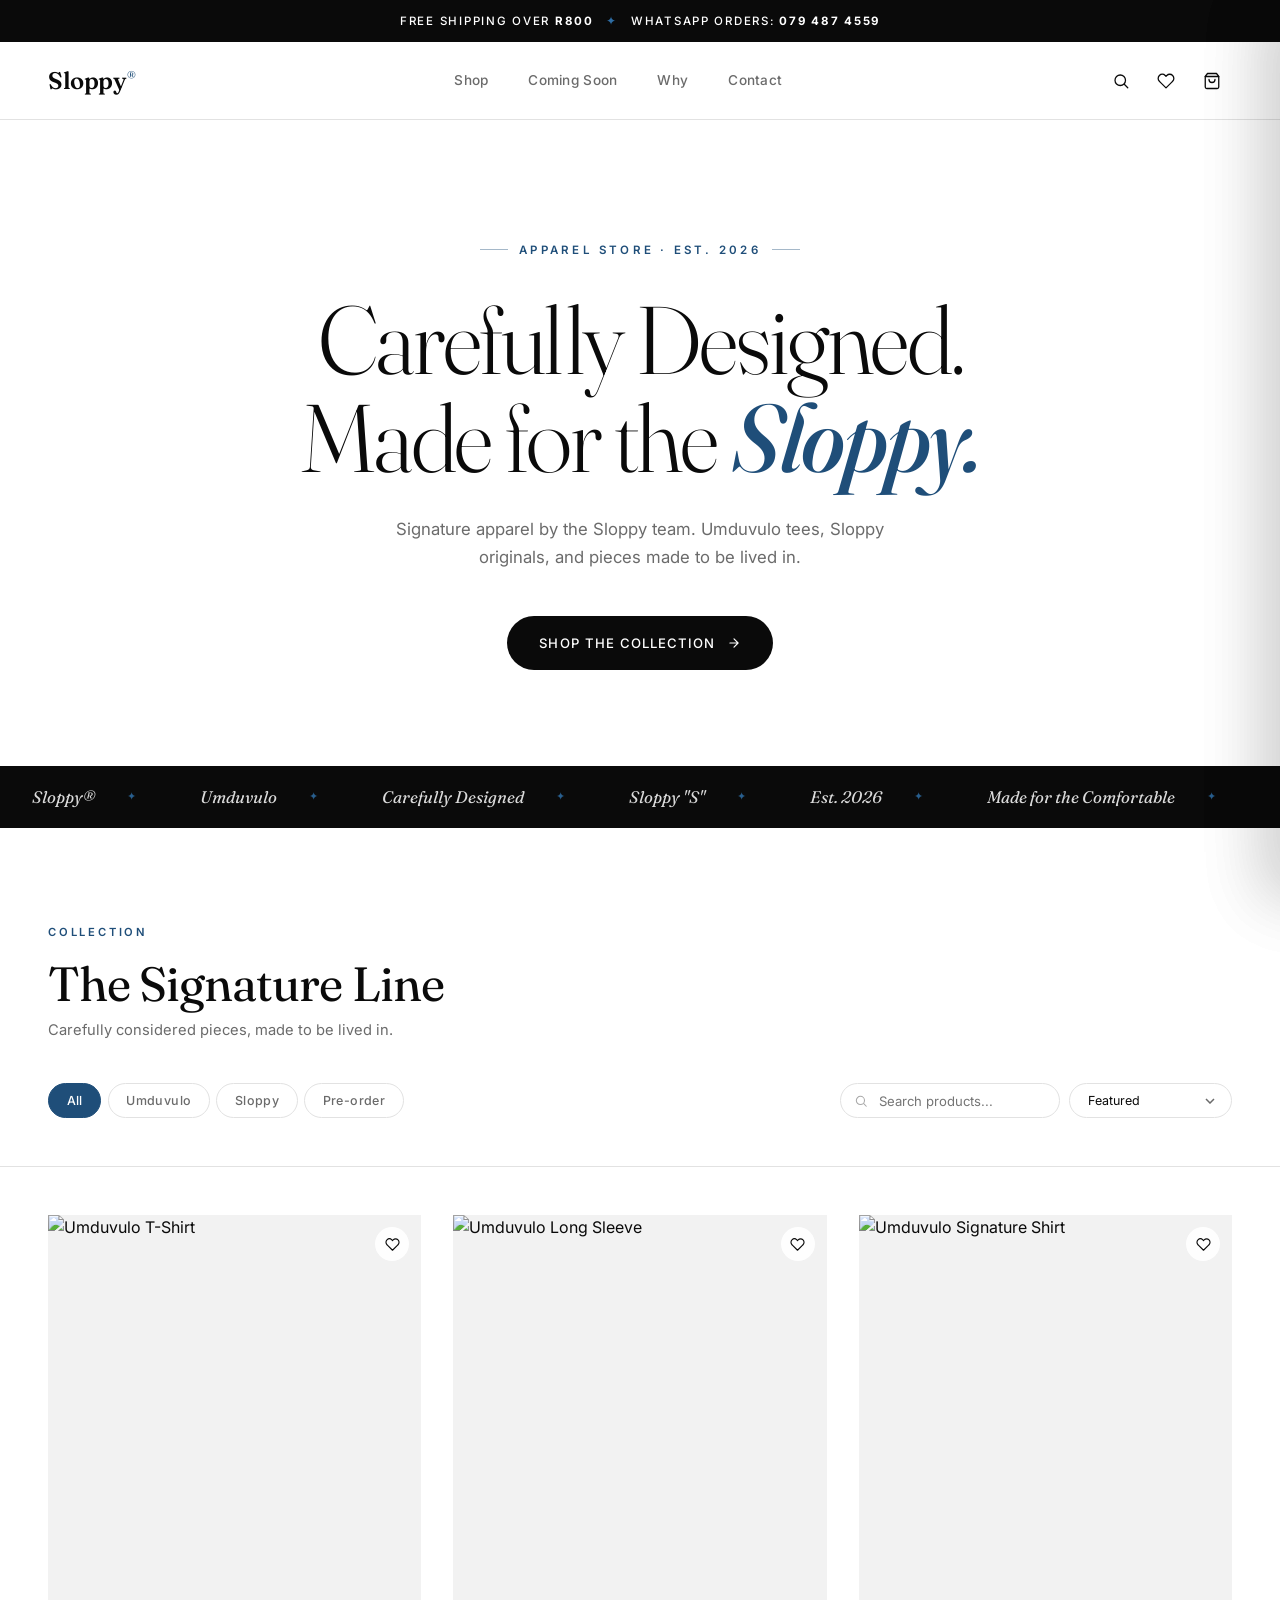
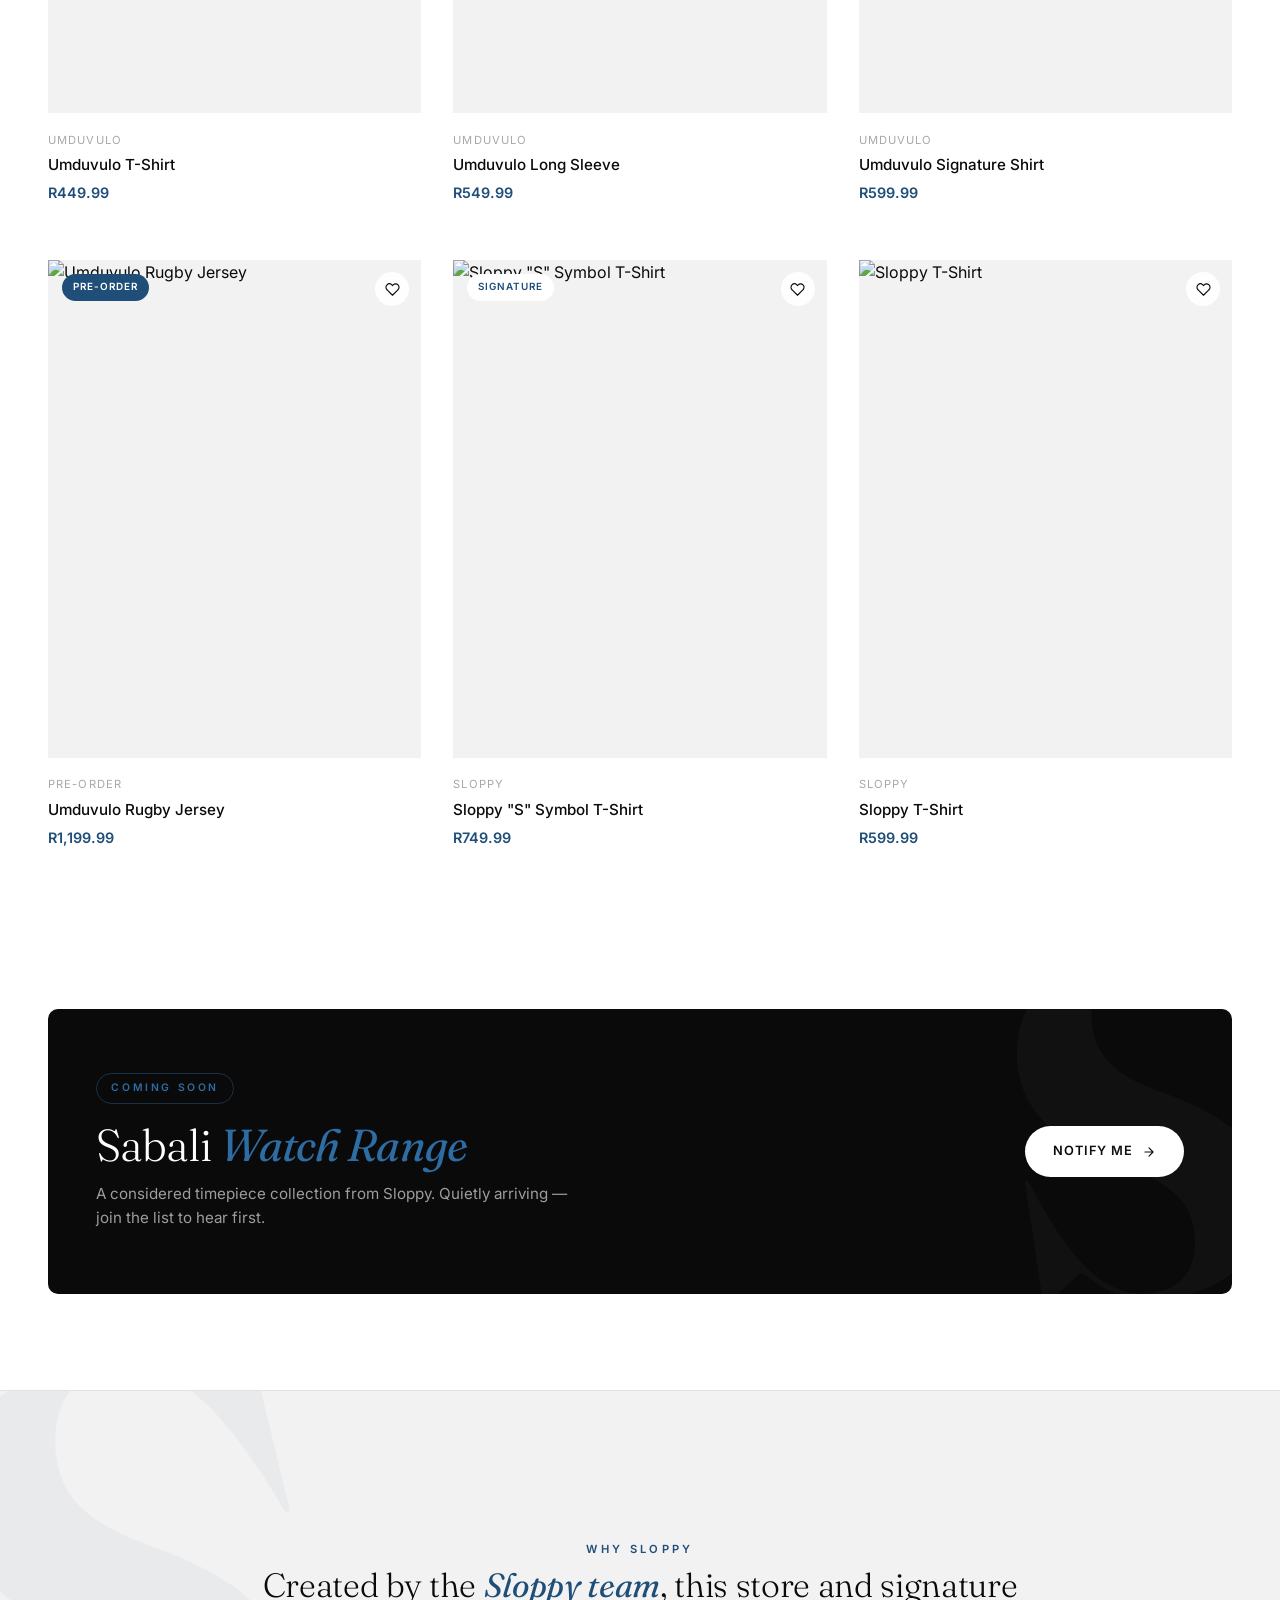
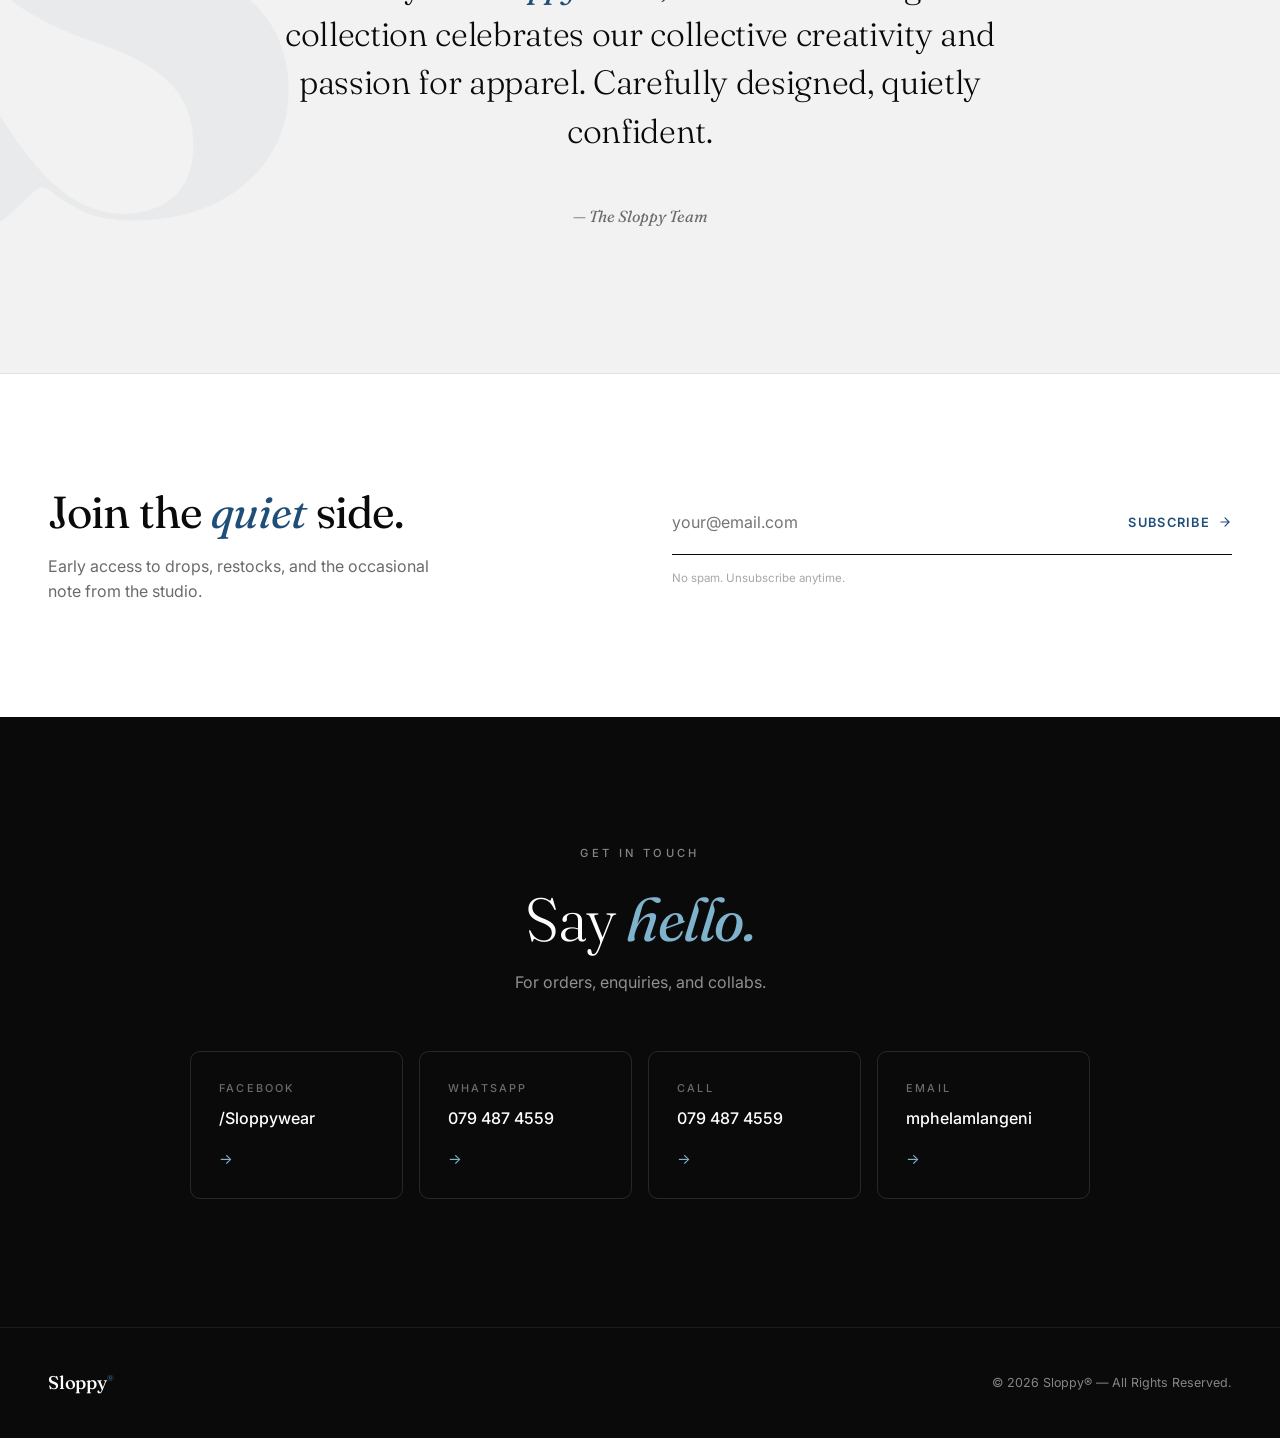
==== commit a791c7ee: "Update Index.html" ====
--- a/Index.html
+++ b/Index.html
@@ -3,627 +3,1034 @@
 <head>
 <meta charset="UTF-8">
 <meta name="viewport" content="width=device-width, initial-scale=1.0">
-<title>Sloppy® — Carefully Designed Apparel</title>
+<title>Sloppy® — Apparel Store</title>
+<meta name="description" content="Sloppy® — carefully designed apparel. Umduvulo tees, Sloppy signature pieces, and more.">
 <link rel="preconnect" href="https://fonts.googleapis.com">
 <link rel="preconnect" href="https://fonts.gstatic.com" crossorigin>
-<link href="https://fonts.googleapis.com/css2?family=Inter:wght@300;400;500;600;700&display=swap" rel="stylesheet">
+<link href="https://fonts.googleapis.com/css2?family=Fraunces:ital,opsz,wght@0,9..144,300;0,9..144,400;0,9..144,500;0,9..144,600;0,9..144,700;1,9..144,300;1,9..144,400;1,9..144,500&family=Inter:wght@300;400;500;600;700&display=swap" rel="stylesheet">
 <style>
-/* ============ RESET & VARIABLES ============ */
+/* ============ RESET & THEME ============ */
 *,*::before,*::after{margin:0;padding:0;box-sizing:border-box}
 :root{
-  --blue:#2C5F7C;
-  --blue-dark:#1f455c;
-  --text:#111;
-  --muted:#6b7280;
-  --line:#eaeaea;
-  --bg:#fff;
-  --bg-soft:#fafafa;
+  /* Primary: Black */
+  --ink:#0A0A0A;
+  --ink-2:#161616;
+  /* Secondary: Grey */
+  --grey:#6B6B6B;
+  --grey-light:#A8A8A8;
+  --grey-soft:#F2F2F2;
+  --grey-line:#E2E2E2;
+  /* Tertiary: Dark Blue (NOT navy) */
+  --blue:#1F4E79;
+  --blue-deep:#163A5A;
+  --blue-soft:#EAF1F7;
+  --blue-bright:#2E6DA4;
+  /* Base */
+  --bg:#FFFFFF;
+  --bg-soft:#FAFAFA;
+  --serif:'Fraunces',Georgia,serif;
+  --sans:'Inter',-apple-system,BlinkMacSystemFont,sans-serif;
+  --ease:cubic-bezier(.4,0,.2,1);
   --radius:4px;
-  --ease:cubic-bezier(.4,0,.2,1);
+  --radius-lg:10px;
 }
 html{scroll-behavior:smooth;-webkit-text-size-adjust:100%}
 body{
-  font-family:'Inter',-apple-system,BlinkMacSystemFont,sans-serif;
-  color:var(--text);background:var(--bg);line-height:1.6;
-  -webkit-font-smoothing:antialiased;overflow-x:hidden;
+  font-family:var(--sans);color:var(--ink);background:var(--bg);
+  line-height:1.6;-webkit-font-smoothing:antialiased;overflow-x:hidden;
 }
 img{max-width:100%;display:block}
 a{color:inherit;text-decoration:none}
-button{font-family:inherit;cursor:pointer;border:none;background:none;color:inherit}
-input,select{font-family:inherit}
+button{font-family:inherit;cursor:pointer;border:none;background:none;color:inherit;font-size:inherit}
+input,select{font-family:inherit;font-size:inherit;color:inherit}
+::selection{background:var(--blue);color:#fff}
+
+/* ============ ANNOUNCEMENT ============ */
+.announce{
+  background:var(--ink);color:#fff;text-align:center;
+  font-size:.72rem;letter-spacing:.15em;text-transform:uppercase;
+  padding:.75rem 1rem;font-weight:500;position:relative;z-index:101;
+}
+.announce strong{color:#fff;font-weight:700}
+.announce .dot{color:var(--blue-bright);margin:0 .5rem}
 
 /* ============ NAV ============ */
 nav{
-  position:fixed;top:0;left:0;width:100%;z-index:100;
-  background:rgba(255,255,255,.92);backdrop-filter:blur(12px);
-  -webkit-backdrop-filter:blur(12px);
-  border-bottom:1px solid var(--line);
-  transition:padding .3s var(--ease);
-}
+  position:sticky;top:0;left:0;width:100%;z-index:100;
+  background:rgba(255,255,255,.94);backdrop-filter:blur(14px);
+  -webkit-backdrop-filter:blur(14px);
+  border-bottom:1px solid var(--grey-line);
+  transition:box-shadow .3s var(--ease);
+}
+nav.scrolled{box-shadow:0 2px 24px rgba(0,0,0,.05)}
 .nav-inner{
-  max-width:1400px;margin:0 auto;
-  padding:1.25rem 3rem;
-  display:flex;align-items:center;justify-content:space-between;
+  max-width:1440px;margin:0 auto;padding:1.15rem 3rem;
+  display:flex;align-items:center;justify-content:space-between;gap:1rem;
 }
 .nav-logo{
-  font-size:1.35rem;font-weight:700;letter-spacing:-.03em;
-  color:var(--blue);
-}
-.nav-logo span{font-weight:300;color:var(--text)}
-.nav-links{display:flex;gap:2.5rem;font-size:.9rem;font-weight:500}
-.nav-links a{color:var(--muted);position:relative;transition:color .3s}
+  font-family:var(--serif);font-size:1.5rem;font-weight:600;
+  letter-spacing:-.02em;color:var(--ink);line-height:1;
+}
+.nav-logo sup{font-size:.5em;font-weight:400;vertical-align:super;margin-left:1px;color:var(--blue)}
+.nav-links{display:flex;gap:2.5rem;font-size:.85rem;font-weight:500;letter-spacing:.02em}
+.nav-links a{color:var(--grey);position:relative;transition:color .3s}
 .nav-links a::after{
   content:'';position:absolute;left:0;bottom:-4px;height:1px;width:0;
   background:var(--blue);transition:width .3s var(--ease);
 }
 .nav-links a:hover{color:var(--blue)}
 .nav-links a:hover::after{width:100%}
-.cart-btn{
-  display:flex;align-items:center;gap:.5rem;
-  font-size:.9rem;font-weight:500;color:var(--text);
-  padding:.5rem .9rem;border:1px solid var(--line);border-radius:50px;
-  transition:all .3s var(--ease);
-}
-.cart-btn:hover{border-color:var(--blue);color:var(--blue)}
-.cart-count{
-  background:var(--blue);color:#fff;font-size:.7rem;font-weight:600;
-  min-width:18px;height:18px;border-radius:50%;
-  display:inline-flex;align-items:center;justify-content:center;
-  padding:0 5px;transition:transform .3s var(--ease);
-}
-.cart-count.pulse{transform:scale(1.35)}
-
-/* Mobile menu */
-.hamburger{display:none;flex-direction:column;gap:5px;padding:.5rem}
-.hamburger span{width:22px;height:1.5px;background:var(--text);transition:all .3s}
+.nav-actions{display:flex;align-items:center;gap:.35rem}
+.icon-btn{
+  width:40px;height:40px;border-radius:50%;display:flex;
+  align-items:center;justify-content:center;position:relative;
+  color:var(--ink);transition:background .25s var(--ease),color .25s var(--ease);
+}
+.icon-btn:hover{background:var(--blue-soft);color:var(--blue)}
+.icon-btn .count{
+  position:absolute;top:4px;right:4px;
+  background:var(--blue);color:#fff;font-size:.6rem;font-weight:700;
+  min-width:15px;height:15px;border-radius:50%;
+  display:flex;align-items:center;justify-content:center;
+  padding:0 4px;transition:transform .3s var(--ease);
+}
+.icon-btn .count.pulse{transform:scale(1.4)}
+.icon-btn .count[data-empty="true"]{display:none}
+.hamburger{display:none;flex-direction:column;gap:5px;padding:.5rem;width:40px;height:40px;justify-content:center;align-items:center}
+.hamburger span{width:20px;height:1.5px;background:var(--ink);transition:all .3s var(--ease)}
 
 /* ============ HERO ============ */
 .hero{
-  padding:11rem 3rem 7rem;max-width:1400px;margin:0 auto;text-align:center;
-}
+  padding:7rem 3rem 6rem;max-width:1440px;margin:0 auto;text-align:center;position:relative;
+}
+.hero-eyebrow{
+  font-size:.72rem;letter-spacing:.28em;text-transform:uppercase;
+  color:var(--blue);font-weight:600;margin-bottom:2rem;
+  display:inline-flex;align-items:center;gap:.7rem;
+}
+.hero-eyebrow::before,.hero-eyebrow::after{content:'';width:28px;height:1px;background:var(--blue);opacity:.4}
 .hero h1{
-  font-size:clamp(2.6rem,7vw,5.5rem);font-weight:300;
-  letter-spacing:-.04em;line-height:1.05;margin-bottom:1.75rem;
-}
-.hero h1 em{font-style:normal;font-weight:700;color:var(--blue)}
-.hero p{
-  font-size:1.15rem;color:var(--muted);max-width:560px;margin:0 auto;font-weight:300;
-}
+  font-family:var(--serif);font-weight:300;
+  font-size:clamp(2.8rem,7.5vw,6rem);letter-spacing:-.025em;
+  line-height:1.02;margin-bottom:1.75rem;color:var(--ink);
+}
+.hero h1 em{font-style:italic;font-weight:500;color:var(--blue)}
+.hero p{font-size:1.05rem;color:var(--grey);max-width:520px;margin:0 auto;line-height:1.7}
 .hero-cta{
-  margin-top:2.5rem;display:inline-flex;align-items:center;gap:.75rem;
-  background:var(--blue);color:#fff;padding:1rem 2rem;border-radius:50px;
-  font-size:.9rem;font-weight:500;letter-spacing:.02em;
+  margin-top:2.75rem;display:inline-flex;align-items:center;gap:.7rem;
+  background:var(--ink);color:#fff;padding:1.05rem 2rem;border-radius:50px;
+  font-size:.82rem;font-weight:500;letter-spacing:.08em;text-transform:uppercase;
   transition:all .3s var(--ease);
 }
-.hero-cta:hover{background:var(--blue-dark);transform:translateY(-2px)}
-.hero-cta svg{transition:transform .3s}
+.hero-cta:hover{background:var(--blue);transform:translateY(-2px)}
+.hero-cta svg{transition:transform .3s var(--ease)}
 .hero-cta:hover svg{transform:translateX(4px)}
 
-/* ============ SECTION HELPERS ============ */
+/* ============ MARQUEE ============ */
+.marquee{background:var(--ink);color:#fff;overflow:hidden;padding:1.1rem 0}
+.marquee-track{display:flex;white-space:nowrap;animation:scroll 32s linear infinite;width:max-content}
+.marquee-item{font-family:var(--serif);font-size:1.05rem;font-style:italic;padding:0 2rem;display:inline-flex;align-items:center;gap:2rem;opacity:.85}
+.marquee-item::after{content:'✦';color:var(--blue-bright);font-style:normal;font-size:.7rem}
+@keyframes scroll{to{transform:translateX(-50%)}}
+
+/* ============ SECTION HEAD ============ */
 .section-head{
-  max-width:1400px;margin:0 auto;
-  padding:0 3rem 2.5rem;display:flex;align-items:baseline;justify-content:space-between;
-  flex-wrap:wrap;gap:1rem;border-bottom:1px solid var(--line);
-}
-.section-title{
-  font-size:.75rem;text-transform:uppercase;letter-spacing:.2em;
-  color:var(--muted);font-weight:500;
-}
-
-/* Filters */
-.filters{display:flex;gap:.5rem;flex-wrap:wrap}
-.filter-btn{
-  font-size:.8rem;font-weight:500;color:var(--muted);
-  padding:.45rem 1rem;border:1px solid var(--line);border-radius:50px;
+  max-width:1440px;margin:0 auto;padding:6rem 3rem 0;
+  display:flex;align-items:flex-end;justify-content:space-between;gap:1rem;flex-wrap:wrap;
+}
+.section-head .titles h2{font-family:var(--serif);font-size:clamp(2rem,4vw,3rem);font-weight:400;letter-spacing:-.02em;line-height:1.1;margin-bottom:.5rem}
+.section-head .titles p{color:var(--grey);font-size:.92rem}
+.section-head .titles .eyebrow{font-size:.7rem;letter-spacing:.25em;text-transform:uppercase;color:var(--blue);font-weight:600;display:block;margin-bottom:1rem}
+
+/* ============ SHOP ============ */
+.shop{padding-bottom:7rem}
+.controls{
+  max-width:1440px;margin:0 auto;padding:2.5rem 3rem 3rem;
+  display:flex;gap:1rem;flex-wrap:wrap;align-items:center;border-bottom:1px solid var(--grey-line);
+}
+.filter-chips{display:flex;gap:.4rem;flex-wrap:wrap;flex:1}
+.chip{
+  font-size:.78rem;font-weight:500;letter-spacing:.03em;color:var(--grey);
+  padding:.55rem 1.1rem;border:1px solid var(--grey-line);border-radius:50px;
+  transition:all .25s var(--ease);white-space:nowrap;
+}
+.chip:hover{color:var(--blue);border-color:var(--blue)}
+.chip.active{background:var(--blue);color:#fff;border-color:var(--blue)}
+.controls-right{display:flex;gap:.6rem;align-items:center;flex-wrap:wrap}
+.search-wrap{position:relative;display:flex;align-items:center}
+.search-wrap svg{position:absolute;left:14px;color:var(--grey-light);pointer-events:none}
+.search-input{
+  border:1px solid var(--grey-line);border-radius:50px;
+  padding:.55rem 1rem .55rem 2.4rem;font-size:.82rem;width:220px;background:#fff;
+  transition:border .25s var(--ease),width .3s var(--ease);
+}
+.search-input:focus{outline:none;border-color:var(--blue)}
+.sort-select{
+  border:1px solid var(--grey-line);border-radius:50px;
+  padding:.55rem 2.2rem .55rem 1.1rem;font-size:.78rem;background:#fff;
+  appearance:none;-webkit-appearance:none;
+  background-image:url("data:image/svg+xml;charset=utf-8,%3Csvg xmlns='http://www.w3.org/2000/svg' width='10' height='6' viewBox='0 0 10 6'%3E%3Cpath fill='none' stroke='%236B6B6B' stroke-width='1.5' d='M1 1l4 4 4-4'/%3E%3C/svg%3E");
+  background-repeat:no-repeat;background-position:right 1rem center;cursor:pointer;transition:border .25s var(--ease);
+}
+.sort-select:focus{outline:none;border-color:var(--blue)}
+
+/* ============ PRODUCT GRID ============ */
+.grid{
+  max-width:1440px;margin:0 auto;padding:3rem;
+  display:grid;grid-template-columns:repeat(auto-fill,minmax(280px,1fr));
+  gap:3.5rem 2rem;
+}
+.card{cursor:pointer;display:flex;flex-direction:column;animation:fadeUp .5s var(--ease) both}
+@keyframes fadeUp{from{opacity:0;transform:translateY(16px)}to{opacity:1;transform:none}}
+.card-media{position:relative;width:100%;aspect-ratio:3/4;background:var(--grey-soft);overflow:hidden;margin-bottom:1.15rem}
+.card-media img{position:absolute;inset:0;width:100%;height:100%;object-fit:cover;transition:opacity .5s var(--ease),transform .7s var(--ease)}
+.card-media .img-2{opacity:0}
+.card:hover .img-1{opacity:0}
+.card:hover .img-2{opacity:1}
+.card:hover .card-media img{transform:scale(1.03)}
+.badge{
+  position:absolute;top:.85rem;left:.85rem;z-index:2;
+  background:#fff;color:var(--blue);font-size:.62rem;font-weight:600;
+  letter-spacing:.1em;text-transform:uppercase;padding:.35rem .7rem;border-radius:50px;
+}
+.badge.sale{background:#C0392B;color:#fff}
+.badge.pre{background:var(--blue);color:#fff}
+.badge.sold{background:var(--ink);color:#fff}
+.wish-btn{
+  position:absolute;top:.75rem;right:.75rem;z-index:2;
+  width:34px;height:34px;border-radius:50%;
+  background:rgba(255,255,255,.92);backdrop-filter:blur(6px);
+  display:flex;align-items:center;justify-content:center;color:var(--ink);
   transition:all .25s var(--ease);
 }
-.filter-btn:hover{color:var(--blue);border-color:var(--blue)}
-.filter-btn.active{background:var(--blue);color:#fff;border-color:var(--blue)}
-
-/* ============ PRODUCT GRID ============ */
-.products{padding:4rem 0 8rem}
-.grid{
-  max-width:1400px;margin:0 auto;padding:3rem 3rem 0;
-  display:grid;grid-template-columns:repeat(auto-fill,minmax(280px,1fr));
-  gap:3rem 2rem;
-}
-.card{display:flex;flex-direction:column;animation:fadeUp .5s var(--ease) both}
-@keyframes fadeUp{from{opacity:0;transform:translateY(20px)}to{opacity:1;transform:none}}
-.card-img{
-  width:100%;aspect-ratio:3/4;background:var(--bg-soft);
-  overflow:hidden;position:relative;margin-bottom:1.25rem;
-}
-.card-img img{
-  width:100%;height:100%;object-fit:cover;
-  transition:transform .7s var(--ease);
-}
-.card:hover .card-img img{transform:scale(1.04)}
-.card-tag{
-  position:absolute;top:1rem;left:1rem;background:#fff;
-  font-size:.65rem;font-weight:600;letter-spacing:.1em;text-transform:uppercase;
-  padding:.35rem .7rem;border-radius:50px;color:var(--blue);
-}
-.card-name{font-size:1rem;font-weight:600;margin-bottom:.25rem}
-.card-price{font-size:.9rem;color:var(--blue);font-weight:600;margin-bottom:.9rem}
-.sizes{display:flex;gap:.4rem;flex-wrap:wrap;margin-bottom:.9rem}
-.size{
-  font-size:.72rem;font-weight:500;color:var(--muted);
-  border:1px solid var(--line);border-radius:50px;
-  padding:.3rem .7rem;transition:all .2s var(--ease);
-}
-.size:hover{border-color:var(--blue);color:var(--blue)}
-.size.active{background:var(--blue);color:#fff;border-color:var(--blue)}
-.add-btn{
-  width:100%;padding:.85rem;border:1px solid var(--text);
-  border-radius:var(--radius);font-size:.85rem;font-weight:500;
-  letter-spacing:.02em;transition:all .3s var(--ease);margin-top:auto;
-}
-.add-btn:hover{background:var(--blue);border-color:var(--blue);color:#fff}
-.add-btn:active{transform:scale(.98)}
-
-/* ============ WHY ============ */
-.why{
-  background:var(--bg-soft);padding:8rem 3rem;
-  border-top:1px solid var(--line);border-bottom:1px solid var(--line);
-  text-align:center;
-}
-.why h2{
-  font-size:.75rem;text-transform:uppercase;letter-spacing:.25em;
-  color:var(--blue);font-weight:600;margin-bottom:2rem;
-}
-.why p{
-  font-size:clamp(1.25rem,2.5vw,1.6rem);font-weight:300;
-  max-width:680px;margin:0 auto;line-height:1.5;color:var(--text);
-}
+.wish-btn:hover{background:#fff;color:var(--blue);transform:scale(1.06)}
+.wish-btn.active{color:var(--blue)}
+.wish-btn.active svg{fill:var(--blue);stroke:var(--blue)}
+.card-quick{
+  position:absolute;left:.85rem;right:.85rem;bottom:.85rem;z-index:2;
+  background:var(--ink);color:#fff;text-align:center;padding:.85rem;
+  border-radius:var(--radius);font-size:.75rem;font-weight:500;
+  letter-spacing:.1em;text-transform:uppercase;opacity:0;transform:translateY(10px);
+  transition:all .3s var(--ease);pointer-events:none;
+}
+.card:hover .card-quick{opacity:1;transform:none}
+.card-info{display:flex;flex-direction:column;gap:.35rem}
+.card-name{font-size:.95rem;font-weight:500;line-height:1.35}
+.card-price{font-size:.9rem;color:var(--blue);font-weight:600;display:flex;gap:.5rem;align-items:baseline}
+.card-price .compare{color:var(--grey-light);font-weight:400;text-decoration:line-through;font-size:.82rem}
+.card-cat{font-size:.7rem;color:var(--grey-light);letter-spacing:.1em;text-transform:uppercase}
+
+.empty-results{grid-column:1/-1;text-align:center;padding:5rem 1rem;color:var(--grey)}
+.empty-results h3{font-family:var(--serif);font-size:1.5rem;color:var(--ink);margin-bottom:.5rem;font-weight:400}
+
+/* ============ COMING SOON ============ */
+.coming-soon{
+  max-width:1440px;margin:0 auto;padding:0 3rem 6rem;
+}
+.cs-card{
+  background:var(--ink);color:#fff;border-radius:var(--radius-lg);
+  padding:4rem 3rem;display:grid;grid-template-columns:1fr auto;
+  gap:2rem;align-items:center;position:relative;overflow:hidden;
+}
+.cs-card::before{
+  content:'S';position:absolute;font-family:var(--serif);font-size:30rem;
+  color:#fff;opacity:.03;top:-8rem;right:-3rem;font-weight:700;line-height:1;
+}
+.cs-tag{
+  display:inline-block;font-size:.65rem;letter-spacing:.25em;text-transform:uppercase;
+  color:var(--blue-bright);font-weight:600;margin-bottom:1rem;
+  border:1px solid rgba(46,109,164,.4);padding:.4rem .9rem;border-radius:50px;
+}
+.cs-card h3{
+  font-family:var(--serif);font-size:clamp(1.8rem,3.5vw,2.8rem);
+  font-weight:300;letter-spacing:-.02em;line-height:1.1;margin-bottom:.75rem;
+}
+.cs-card h3 em{font-style:italic;color:var(--blue-bright);font-weight:400}
+.cs-card p{color:rgba(255,255,255,.6);font-size:.95rem;max-width:500px}
+.cs-btn{
+  display:inline-flex;align-items:center;gap:.6rem;
+  background:#fff;color:var(--ink);padding:.95rem 1.75rem;border-radius:50px;
+  font-size:.8rem;font-weight:600;letter-spacing:.06em;text-transform:uppercase;
+  transition:all .3s var(--ease);white-space:nowrap;
+}
+.cs-btn:hover{background:var(--blue);color:#fff;transform:translateY(-2px)}
+.cs-btn svg{transition:transform .3s var(--ease)}
+.cs-btn:hover svg{transform:translateX(3px)}
+
+/* ============ EDITORIAL ============ */
+.editorial{
+  background:var(--grey-soft);padding:9rem 3rem;
+  border-top:1px solid var(--grey-line);border-bottom:1px solid var(--grey-line);
+  text-align:center;position:relative;overflow:hidden;
+}
+.editorial::before{
+  content:'S';position:absolute;font-family:var(--serif);font-size:40rem;
+  color:var(--blue);opacity:.04;top:-8rem;left:-4rem;font-weight:700;line-height:1;pointer-events:none;
+}
+.editorial-inner{max-width:820px;margin:0 auto;position:relative}
+.editorial-eyebrow{font-size:.7rem;letter-spacing:.3em;text-transform:uppercase;color:var(--blue);font-weight:600;margin-bottom:2rem}
+.editorial p{font-family:var(--serif);font-weight:300;font-size:clamp(1.4rem,3vw,2.1rem);line-height:1.45;color:var(--ink);letter-spacing:-.01em}
+.editorial p em{font-style:italic;color:var(--blue);font-weight:400}
+.editorial-sign{margin-top:3rem;font-family:var(--serif);font-style:italic;font-size:1rem;color:var(--grey)}
+
+/* ============ NEWSLETTER ============ */
+.newsletter{
+  padding:7rem 3rem;max-width:1440px;margin:0 auto;
+  display:grid;grid-template-columns:1fr 1fr;gap:4rem;align-items:center;
+}
+.newsletter h2{font-family:var(--serif);font-size:clamp(2rem,4vw,2.8rem);font-weight:400;letter-spacing:-.02em;line-height:1.15;margin-bottom:1rem}
+.newsletter h2 em{font-style:italic;color:var(--blue)}
+.newsletter p{color:var(--grey);max-width:400px}
+.nl-form{display:flex;flex-direction:column;gap:.85rem}
+.nl-input-wrap{display:flex;gap:.6rem;border-bottom:1px solid var(--ink);padding-bottom:.85rem}
+.nl-input{flex:1;border:none;background:none;font-size:1rem;padding:.5rem 0}
+.nl-input:focus{outline:none}
+.nl-submit{display:flex;align-items:center;gap:.5rem;font-size:.8rem;font-weight:600;letter-spacing:.1em;text-transform:uppercase;color:var(--blue);transition:gap .3s var(--ease)}
+.nl-submit:hover{gap:.85rem}
+.nl-note{font-size:.72rem;color:var(--grey-light)}
+.nl-success{display:none;padding:1.5rem;background:var(--blue-soft);border-radius:var(--radius-lg);color:var(--blue);font-weight:500;align-items:center;gap:.75rem}
+.nl-success.show{display:flex}
 
 /* ============ CONTACT ============ */
-.contact{padding:8rem 3rem;max-width:1400px;margin:0 auto;text-align:center}
-.contact h2{
-  font-size:clamp(2rem,4vw,3rem);font-weight:300;
-  letter-spacing:-.02em;margin-bottom:1rem;
-}
-.contact h2 em{font-style:normal;font-weight:700;color:var(--blue)}
-.contact p{color:var(--muted);margin-bottom:3rem}
-.contact-links{
-  display:flex;flex-wrap:wrap;justify-content:center;
-  gap:1rem 2.5rem;font-size:1rem;
-}
-.contact-links a{
-  color:var(--text);position:relative;padding-bottom:3px;
-  border-bottom:1px solid transparent;transition:all .3s;
-  display:inline-flex;align-items:center;gap:.5rem;
-}
-.contact-links a:hover{color:var(--blue);border-bottom-color:var(--blue)}
+.contact{background:var(--ink);color:#fff;padding:8rem 3rem;text-align:center}
+.contact-inner{max-width:900px;margin:0 auto}
+.contact .eyebrow{font-size:.7rem;letter-spacing:.3em;text-transform:uppercase;color:rgba(255,255,255,.5);font-weight:500;margin-bottom:1.5rem;display:block}
+.contact h2{font-family:var(--serif);font-size:clamp(2.2rem,5vw,3.8rem);font-weight:300;letter-spacing:-.02em;line-height:1.1;margin-bottom:1rem}
+.contact h2 em{font-style:italic;color:#7FB2CC;font-weight:400}
+.contact > .contact-inner > p{color:rgba(255,255,255,.55);margin-bottom:3.5rem;font-size:1rem}
+.contact-grid{display:grid;grid-template-columns:repeat(auto-fit,minmax(200px,1fr));gap:1rem;text-align:left}
+.contact-card{
+  border:1px solid rgba(255,255,255,.12);border-radius:var(--radius-lg);
+  padding:1.75rem;transition:all .3s var(--ease);display:flex;flex-direction:column;gap:.5rem;
+}
+.contact-card:hover{border-color:var(--blue-bright);background:rgba(31,78,121,.18);transform:translateY(-3px)}
+.contact-card .label{font-size:.68rem;letter-spacing:.2em;text-transform:uppercase;color:rgba(255,255,255,.4);font-weight:500}
+.contact-card .value{font-size:1rem;font-weight:500;color:#fff}
+.contact-card .arrow{margin-top:.5rem;font-size:.9rem;color:#7FB2CC;transition:transform .3s var(--ease)}
+.contact-card:hover .arrow{transform:translateX(4px)}
 
 /* ============ FOOTER ============ */
 footer{
-  padding:3rem;text-align:center;font-size:.8rem;
-  color:var(--muted);border-top:1px solid var(--line);
-}
-footer span{color:var(--blue);font-weight:600}
-
-/* ============ CART DRAWER ============ */
+  background:var(--ink);color:rgba(255,255,255,.5);padding:2.5rem 3rem;
+  border-top:1px solid rgba(255,255,255,.08);
+  display:flex;justify-content:space-between;align-items:center;
+  flex-wrap:wrap;gap:1rem;font-size:.78rem;
+}
+footer .f-logo{font-family:var(--serif);font-size:1.15rem;color:#fff;font-weight:500;letter-spacing:-.01em}
+footer .f-logo sup{font-size:.5em;font-weight:400;color:var(--blue-bright)}
+
+/* ============ OVERLAY ============ */
 .overlay{
-  position:fixed;inset:0;background:rgba(0,0,0,.45);
-  opacity:0;visibility:hidden;transition:all .35s var(--ease);z-index:199;
+  position:fixed;inset:0;background:rgba(10,10,10,.55);
+  backdrop-filter:blur(2px);-webkit-backdrop-filter:blur(2px);
+  opacity:0;visibility:hidden;transition:all .35s var(--ease);z-index:190;
 }
 .overlay.open{opacity:1;visibility:visible}
+
+/* ============ DRAWERS ============ */
 .drawer{
   position:fixed;top:0;right:0;width:100%;max-width:440px;height:100%;
   background:#fff;z-index:200;display:flex;flex-direction:column;
   transform:translateX(100%);transition:transform .45s var(--ease);
-  box-shadow:-20px 0 60px rgba(0,0,0,.08);
-}
-.drawer.open{transform:translateX(0)}
-.drawer-head{
-  padding:1.5rem;display:flex;align-items:center;justify-content:space-between;
-  border-bottom:1px solid var(--line);
-}
-.drawer-head h3{font-size:1rem;font-weight:600;letter-spacing:.02em}
-.drawer-head h3 span{color:var(--blue)}
-.close-btn{
-  width:34px;height:34px;border-radius:50%;
-  display:flex;align-items:center;justify-content:center;
-  transition:background .2s;
-}
-.close-btn:hover{background:var(--bg-soft)}
-.drawer-body{flex:1;overflow-y:auto;padding:1.5rem}
-.empty{text-align:center;padding:4rem 1rem;color:var(--muted)}
-.empty svg{margin:0 auto 1.5rem;color:var(--line)}
-.empty p{margin-bottom:1.5rem;font-size:.9rem}
-.empty button{
-  color:var(--blue);font-weight:600;font-size:.9rem;
-  border-bottom:1px solid var(--blue);padding-bottom:2px;
-}
+  box-shadow:-20px 0 60px rgba(0,0,0,.1);
+}
+.drawer.open{transform:none}
+.drawer-head{padding:1.4rem 1.6rem;display:flex;align-items:center;justify-content:space-between;border-bottom:1px solid var(--grey-line)}
+.drawer-head h3{font-family:var(--serif);font-size:1.15rem;font-weight:500;letter-spacing:-.01em}
+.drawer-head h3 span{color:var(--grey);font-family:var(--sans);font-size:.85rem;font-weight:400;margin-left:.4rem}
+.close-btn{width:36px;height:36px;border-radius:50%;display:flex;align-items:center;justify-content:center;transition:background .2s var(--ease);color:var(--ink)}
+.close-btn:hover{background:var(--grey-soft)}
+.drawer-body{flex:1;overflow-y:auto;padding:1.4rem 1.6rem}
+
+.ship-bar{padding:1rem 1.6rem;background:var(--blue-soft);border-bottom:1px solid var(--grey-line);font-size:.78rem}
+.ship-bar .ship-text{color:var(--ink);margin-bottom:.55rem;font-weight:500}
+.ship-bar .ship-text strong{color:var(--blue)}
+.ship-track{height:4px;background:rgba(31,78,121,.15);border-radius:50px;overflow:hidden}
+.ship-fill{height:100%;background:var(--blue);border-radius:50px;transition:width .5s var(--ease)}
+
+.empty-state{text-align:center;padding:4rem 1rem;color:var(--grey)}
+.empty-state svg{margin:0 auto 1.5rem;color:var(--grey-line)}
+.empty-state p{font-size:.92rem;margin-bottom:1.5rem}
+.empty-state button{color:var(--blue);font-weight:600;font-size:.85rem;border-bottom:1px solid var(--blue);padding-bottom:2px;transition:opacity .2s}
+.empty-state button:hover{opacity:.7}
 
 .cart-item{
-  display:grid;grid-template-columns:80px 1fr auto;gap:1rem;
-  padding-bottom:1.5rem;margin-bottom:1.5rem;border-bottom:1px solid var(--line);
-  animation:fadeUp .35s var(--ease) both;
-}
-.cart-item:last-child{margin-bottom:0}
-.cart-item-img{
-  width:80px;height:100px;background:var(--bg-soft);
-  overflow:hidden;border-radius:var(--radius);
-}
+  display:grid;grid-template-columns:78px 1fr auto;gap:1rem;
+  padding-bottom:1.4rem;margin-bottom:1.4rem;border-bottom:1px solid var(--grey-line);
+  animation:fadeUp .3s var(--ease) both;
+}
+.cart-item:last-child{border-bottom:none;margin-bottom:0}
+.cart-item-img{width:78px;height:100px;background:var(--grey-soft);overflow:hidden;border-radius:var(--radius)}
 .cart-item-img img{width:100%;height:100%;object-fit:cover}
-.cart-item-info{display:flex;flex-direction:column;gap:.25rem;min-width:0}
-.cart-item-name{font-size:.9rem;font-weight:600;line-height:1.3}
-.cart-item-size{font-size:.75rem;color:var(--muted)}
-.cart-item-price{font-size:.85rem;color:var(--blue);font-weight:600;margin-top:auto}
-.qty{
-  display:inline-flex;align-items:center;gap:.6rem;
-  border:1px solid var(--line);border-radius:50px;padding:.2rem .5rem;
-  margin-top:.5rem;width:fit-content;
-}
-.qty button{
-  width:22px;height:22px;display:flex;align-items:center;justify-content:center;
-  font-size:.9rem;color:var(--muted);transition:color .2s;
-}
-.qty button:hover{color:var(--blue)}
-.qty span{font-size:.85rem;font-weight:600;min-width:18px;text-align:center}
-.remove{
-  font-size:.75rem;color:var(--muted);text-align:right;
-  transition:color .2s;align-self:flex-start;
-}
-.remove:hover{color:#c0392b}
-
-.drawer-foot{
-  border-top:1px solid var(--line);padding:1.5rem;
-  background:#fff;
-}
-.subtotal{
-  display:flex;justify-content:space-between;align-items:baseline;
-  margin-bottom:1.25rem;font-size:.9rem;
-}
-.subtotal strong{font-size:1.35rem;font-weight:600;color:var(--blue)}
+.cart-item-info{display:flex;flex-direction:column;gap:.3rem;min-width:0}
+.cart-item-name{font-size:.88rem;font-weight:500;line-height:1.3}
+.cart-item-meta{font-size:.74rem;color:var(--grey)}
+.cart-item-price{font-size:.85rem;color:var(--blue);font-weight:600;margin-top:.4rem}
+.qty{display:inline-flex;align-items:center;gap:.5rem;border:1px solid var(--grey-line);border-radius:50px;padding:.2rem .45rem;margin-top:.6rem;width:fit-content}
+.qty button{width:22px;height:22px;display:flex;align-items:center;justify-content:center;font-size:.9rem;color:var(--grey);transition:color .2s;border-radius:50%}
+.qty button:hover{color:var(--blue);background:var(--blue-soft)}
+.qty span{font-size:.82rem;font-weight:600;min-width:16px;text-align:center}
+.remove{font-size:.72rem;color:var(--grey-light);text-align:right;align-self:flex-start;transition:color .2s;letter-spacing:.05em}
+.remove:hover{color:#C0392B}
+
+.drawer-foot{border-top:1px solid var(--grey-line);padding:1.4rem 1.6rem;background:#fff}
+.subtotal{display:flex;justify-content:space-between;align-items:baseline;margin-bottom:1.15rem;font-size:.88rem}
+.subtotal strong{font-family:var(--serif);font-size:1.5rem;font-weight:600;color:var(--blue);letter-spacing:-.01em}
 .checkout-btn{
-  width:100%;background:var(--blue);color:#fff;
-  padding:1.1rem;border-radius:var(--radius);
-  font-size:.9rem;font-weight:600;letter-spacing:.02em;
+  width:100%;background:var(--ink);color:#fff;padding:1.1rem;border-radius:var(--radius);
+  font-size:.82rem;font-weight:600;letter-spacing:.08em;text-transform:uppercase;
+  display:flex;align-items:center;justify-content:center;gap:.7rem;
+  transition:all .3s var(--ease);
+}
+.checkout-btn:hover{background:var(--blue);transform:translateY(-1px)}
+.drawer-foot small{display:block;text-align:center;color:var(--grey-light);font-size:.7rem;margin-top:.9rem}
+
+/* ============ MODAL ============ */
+.modal{
+  position:fixed;inset:0;z-index:200;display:flex;align-items:center;justify-content:center;
+  padding:2rem;opacity:0;visibility:hidden;transition:opacity .35s var(--ease),visibility .35s;
+}
+.modal.open{opacity:1;visibility:visible}
+.modal-inner{
+  background:#fff;width:100%;max-width:960px;max-height:90vh;overflow:hidden;
+  border-radius:var(--radius-lg);display:grid;grid-template-columns:1fr 1fr;
+  transform:scale(.96);transition:transform .4s var(--ease);position:relative;
+}
+.modal.open .modal-inner{transform:none}
+.modal-close{
+  position:absolute;top:1rem;right:1rem;z-index:3;width:38px;height:38px;border-radius:50%;
+  background:rgba(255,255,255,.9);backdrop-filter:blur(6px);
+  display:flex;align-items:center;justify-content:center;transition:background .2s;
+}
+.modal-close:hover{background:#fff}
+.modal-gallery{background:var(--grey-soft);position:relative;display:flex;flex-direction:column}
+.modal-main-img{width:100%;flex:1;overflow:hidden;display:flex;align-items:center;justify-content:center}
+.modal-main-img img{width:100%;height:100%;object-fit:cover;transition:opacity .25s}
+.modal-thumbs{display:flex;gap:.5rem;padding:.85rem;background:#fff}
+.modal-thumb{width:56px;height:70px;overflow:hidden;border-radius:var(--radius);cursor:pointer;border:2px solid transparent;transition:border .2s;background:var(--grey-soft);padding:0}
+.modal-thumb img{width:100%;height:100%;object-fit:cover}
+.modal-thumb.active{border-color:var(--blue)}
+.modal-info{padding:2.5rem;overflow-y:auto;display:flex;flex-direction:column}
+.modal-tag{font-size:.68rem;letter-spacing:.2em;text-transform:uppercase;color:var(--blue);font-weight:600;margin-bottom:.85rem}
+.modal-name{font-family:var(--serif);font-size:1.85rem;font-weight:500;letter-spacing:-.02em;line-height:1.15;margin-bottom:.6rem}
+.modal-price{font-size:1.05rem;color:var(--blue);font-weight:600;margin-bottom:1.4rem;display:flex;gap:.6rem;align-items:baseline}
+.modal-price .compare{font-size:.9rem;color:var(--grey-light);font-weight:400;text-decoration:line-through}
+.modal-desc{color:var(--grey);font-size:.9rem;line-height:1.7;margin-bottom:1.6rem;padding-bottom:1.6rem;border-bottom:1px solid var(--grey-line)}
+.modal-stock{display:inline-flex;align-items:center;gap:.4rem;font-size:.75rem;font-weight:500;margin-bottom:1.4rem}
+.modal-stock .dot{width:6px;height:6px;border-radius:50%;background:#2ECC71}
+.modal-stock.low{color:#E67E22}
+.modal-stock.low .dot{background:#E67E22}
+.modal-stock.out{color:#C0392B}
+.modal-stock.out .dot{background:#C0392B}
+.modal-stock.pre{color:var(--blue)}
+.modal-stock.pre .dot{background:var(--blue)}
+.field-label{font-size:.72rem;letter-spacing:.15em;text-transform:uppercase;color:var(--grey);font-weight:600;margin-bottom:.7rem}
+.modal-sizes{display:flex;gap:.5rem;flex-wrap:wrap;margin-bottom:1.6rem}
+.size-btn{min-width:46px;padding:.65rem .9rem;font-size:.82rem;font-weight:500;border:1px solid var(--grey-line);border-radius:var(--radius);transition:all .2s var(--ease)}
+.size-btn:hover{border-color:var(--blue);color:var(--blue)}
+.size-btn.active{background:var(--blue);color:#fff;border-color:var(--blue)}
+.modal-qty{display:inline-flex;align-items:center;gap:.75rem;border:1px solid var(--grey-line);border-radius:var(--radius);padding:.35rem .5rem;margin-bottom:1.6rem;width:fit-content}
+.modal-qty button{width:30px;height:30px;display:flex;align-items:center;justify-content:center;color:var(--grey);font-size:1.1rem;transition:color .2s;border-radius:50%}
+.modal-qty button:hover{color:var(--blue);background:var(--blue-soft)}
+.modal-qty span{font-weight:600;min-width:24px;text-align:center;font-size:.9rem}
+.modal-add{
+  width:100%;background:var(--ink);color:#fff;padding:1.1rem;border-radius:var(--radius);
+  font-size:.82rem;font-weight:600;letter-spacing:.08em;text-transform:uppercase;
   display:flex;align-items:center;justify-content:center;gap:.6rem;
-  transition:all .3s var(--ease);
-}
-.checkout-btn:hover{background:var(--blue-dark);transform:translateY(-2px)}
-.checkout-btn:disabled{opacity:.4;cursor:not-allowed;transform:none}
-.drawer-foot small{
-  display:block;text-align:center;color:var(--muted);
-  font-size:.72rem;margin-top:1rem;
-}
+  transition:all .3s var(--ease);margin-top:auto;
+}
+.modal-add:hover{background:var(--blue)}
+.modal-add:disabled{opacity:.4;cursor:not-allowed}
+.modal-add:disabled:hover{background:var(--ink)}
+.modal-add.whatsapp{background:var(--blue)}
+.modal-add.whatsapp:hover{background:var(--blue-deep)}
 
 /* ============ TOAST ============ */
 .toast{
-  position:fixed;bottom:2rem;left:50%;
-  transform:translate(-50%,120px);
-  background:var(--text);color:#fff;
-  padding:.9rem 1.5rem;border-radius:50px;
-  font-size:.85rem;font-weight:500;
-  display:flex;align-items:center;gap:.6rem;
-  z-index:400;opacity:0;pointer-events:none;
-  transition:all .4s var(--ease);
-  box-shadow:0 10px 40px rgba(0,0,0,.2);
+  position:fixed;bottom:2rem;left:50%;transform:translate(-50%,120px);
+  background:var(--ink);color:#fff;padding:.9rem 1.5rem;border-radius:50px;
+  font-size:.82rem;font-weight:500;display:flex;align-items:center;gap:.65rem;
+  z-index:400;opacity:0;pointer-events:none;transition:all .4s var(--ease);
+  box-shadow:0 10px 40px rgba(0,0,0,.25);max-width:90vw;
 }
 .toast.show{opacity:1;transform:translate(-50%,0)}
-.toast svg{color:var(--blue);filter:brightness(1.8)}
+.toast svg{color:#7FB2CC;flex-shrink:0}
 
 /* ============ REVEAL ============ */
-.reveal{opacity:0;transform:translateY(30px);transition:opacity .8s var(--ease),transform .8s var(--ease)}
+.reveal{opacity:0;transform:translateY(28px);transition:opacity .9s var(--ease),transform .9s var(--ease)}
 .reveal.in{opacity:1;transform:none}
 
 /* ============ RESPONSIVE ============ */
-@media(max-width:768px){
-  .nav-inner{padding:1rem 1.25rem}
+@media(max-width:900px){
+  .nav-inner{padding:1rem 1.5rem}
   .nav-links{
-    position:fixed;top:0;right:0;height:100vh;width:75%;max-width:320px;
-    background:#fff;flex-direction:column;padding:6rem 2rem;gap:1.75rem;
+    position:fixed;top:0;right:0;height:100vh;width:78%;max-width:320px;
+    background:#fff;flex-direction:column;padding:6rem 2rem;gap:1.5rem;
     transform:translateX(100%);transition:transform .35s var(--ease);
-    box-shadow:-20px 0 60px rgba(0,0,0,.08);font-size:1.05rem;
+    box-shadow:-20px 0 60px rgba(0,0,0,.1);font-size:1rem;border-left:1px solid var(--grey-line);
   }
-  .nav-links.open{transform:translateX(0)}
+  .nav-links.open{transform:none}
   .hamburger{display:flex;z-index:110}
-  .hero{padding:8rem 1.5rem 4rem}
-  .section-head{padding:0 1.5rem 2rem}
-  .grid{padding:2.5rem 1.5rem 0;gap:2.5rem 1.25rem;grid-template-columns:repeat(auto-fill,minmax(160px,1fr))}
-  .products{padding:3rem 0 5rem}
-  .why,.contact{padding:5rem 1.5rem}
+  .hero{padding:5rem 1.5rem 4rem}
+  .section-head{padding:4rem 1.5rem 0}
+  .controls{padding:2rem 1.5rem}
+  .search-input{width:160px}
+  .grid{padding:2.5rem 1.5rem;gap:2.5rem 1.25rem;grid-template-columns:repeat(auto-fill,minmax(160px,1fr))}
+  .shop{padding-bottom:5rem}
+  .coming-soon{padding:0 1.5rem 4rem}
+  .cs-card{grid-template-columns:1fr;padding:2.5rem 2rem;gap:1.5rem}
+  .editorial{padding:6rem 1.5rem}
+  .editorial::before{font-size:24rem}
+  .newsletter{grid-template-columns:1fr;gap:2.5rem;padding:5rem 1.5rem}
+  .contact{padding:5rem 1.5rem}
+  footer{padding:2rem 1.5rem;flex-direction:column;text-align:center;gap:.5rem}
+  .modal{padding:0}
+  .modal-inner{grid-template-columns:1fr;max-height:100vh;height:100%;border-radius:0;overflow-y:auto}
+  .modal-gallery{min-height:50vh}
+  .modal-thumbs{position:absolute;bottom:0;left:0;right:0;background:rgba(255,255,255,.9);backdrop-filter:blur(4px)}
+  .modal-info{padding:1.75rem}
+  .modal-name{font-size:1.6rem}
+  .card-quick{opacity:1;transform:none;position:static;margin-top:.5rem;background:var(--blue-soft);color:var(--blue)}
+  .card:hover .card-quick{background:var(--blue);color:#fff}
+}
+@media(max-width:520px){
+  .announce{font-size:.6rem;letter-spacing:.1em;padding:.6rem .75rem}
+  .controls{gap:.75rem}
+  .controls-right{width:100%}
+  .search-wrap{flex:1}
+  .search-input{width:100%}
+  .grid{grid-template-columns:1fr 1fr;gap:2rem 1rem}
+  .card-name{font-size:.85rem}
+  .card-price{font-size:.82rem}
+  .badge{font-size:.55rem;padding:.25rem .5rem}
+  .wish-btn{width:30px;height:30px;top:.5rem;right:.5rem}
+  .drawer{max-width:100%}
   .cart-item{grid-template-columns:70px 1fr auto;gap:.75rem}
   .cart-item-img{width:70px;height:90px}
+  .hero-eyebrow{font-size:.62rem}
+  footer{font-size:.72rem}
+  .cs-card h3{font-size:1.6rem}
 }
 </style>
 </head>
 <body>
 
-<!-- ============ NAV ============ -->
-<nav>
+<!-- ANNOUNCEMENT -->
+<div class="announce">Free shipping over <strong>R800</strong> <span class="dot">✦</span> WhatsApp orders: <strong>079 487 4559</strong></div>
+
+<!-- NAV -->
+<nav id="nav">
   <div class="nav-inner">
-    <a href="#" class="nav-logo">Sloppy<span>®</span></a>
+    <a href="#" class="nav-logo">Sloppy<sup>®</sup></a>
     <div class="nav-links" id="navLinks">
       <a href="#shop">Shop</a>
+      <a href="#coming">Coming Soon</a>
       <a href="#why">Why</a>
       <a href="#contact">Contact</a>
     </div>
-    <div style="display:flex;gap:.75rem;align-items:center">
-      <button class="cart-btn" onclick="openCart()" aria-label="Open cart">
-        <svg width="17" height="17" viewBox="0 0 24 24" fill="none" stroke="currentColor" stroke-width="1.6" stroke-linecap="round" stroke-linejoin="round">
-          <path d="M6 2L3 6v14a2 2 0 002 2h14a2 2 0 002-2V6l-3-4z"/>
-          <line x1="3" y1="6" x2="21" y2="6"/>
-          <path d="M16 10a4 4 0 01-8 0"/>
-        </svg>
-        <span class="cart-count" id="cartCount">0</span>
+    <div class="nav-actions">
+      <button class="icon-btn" onclick="focusSearch()" aria-label="Search">
+        <svg width="18" height="18" viewBox="0 0 24 24" fill="none" stroke="currentColor" stroke-width="1.7" stroke-linecap="round"><circle cx="11" cy="11" r="7"/><path d="M21 21l-4.3-4.3"/></svg>
       </button>
-      <button class="hamburger" onclick="toggleNav()" aria-label="Menu">
-        <span></span><span></span><span></span>
+      <button class="icon-btn" onclick="openWishlist()" aria-label="Wishlist">
+        <svg width="18" height="18" viewBox="0 0 24 24" fill="none" stroke="currentColor" stroke-width="1.7" stroke-linecap="round" stroke-linejoin="round"><path d="M20.84 4.61a5.5 5.5 0 00-7.78 0L12 5.67l-1.06-1.06a5.5 5.5 0 00-7.78 7.78l1.06 1.06L12 21.23l7.78-7.78 1.06-1.06a5.5 5.5 0 000-7.78z"/></svg>
+        <span class="count" id="wishCount" data-empty="true"></span>
       </button>
+      <button class="icon-btn" onclick="openCart()" aria-label="Cart">
+        <svg width="18" height="18" viewBox="0 0 24 24" fill="none" stroke="currentColor" stroke-width="1.7" stroke-linecap="round" stroke-linejoin="round"><path d="M6 2L3 6v14a2 2 0 002 2h14a2 2 0 002-2V6l-3-4z"/><line x1="3" y1="6" x2="21" y2="6"/><path d="M16 10a4 4 0 01-8 0"/></svg>
+        <span class="count" id="cartCount" data-empty="true"></span>
+      </button>
+      <button class="hamburger" onclick="toggleNav()" aria-label="Menu"><span></span><span></span><span></span></button>
     </div>
   </div>
 </nav>
 
-<!-- ============ HERO ============ -->
+<!-- HERO -->
 <section class="hero">
-  <h1 class="reveal">Carefully Designed.<br>For the <em>Sloppy.</em></h1>
-  <p class="reveal">Signature apparel by the Sloppy team. Celebrating collective creativity and the art of being comfortable.</p>
+  <span class="hero-eyebrow reveal">Apparel Store · Est. 2026</span>
+  <h1 class="reveal">Carefully Designed.<br>Made for the <em>Sloppy.</em></h1>
+  <p class="reveal">Signature apparel by the Sloppy team. Umduvulo tees, Sloppy originals, and pieces made to be lived in.</p>
   <a href="#shop" class="hero-cta reveal">
     Shop the Collection
     <svg width="14" height="14" viewBox="0 0 24 24" fill="none" stroke="currentColor" stroke-width="2" stroke-linecap="round" stroke-linejoin="round"><path d="M5 12h14M12 5l7 7-7 7"/></svg>
   </a>
 </section>
 
-<!-- ============ PRODUCTS ============ -->
-<section class="products" id="shop">
+<!-- MARQUEE -->
+<div class="marquee"><div class="marquee-track" id="marqueeTrack"></div></div>
+
+<!-- SHOP -->
+<section class="shop" id="shop">
   <div class="section-head reveal">
-    <div class="section-title">The Collection</div>
-    <div class="filters" id="filters">
-      <button class="filter-btn active" data-filter="All">All</button>
-      <button class="filter-btn" data-filter="Tops">Tops</button>
-      <button class="filter-btn" data-filter="Bottoms">Bottoms</button>
-      <button class="filter-btn" data-filter="Accessories">Accessories</button>
+    <div class="titles">
+      <span class="eyebrow">Collection</span>
+      <h2>The Signature Line</h2>
+      <p>Carefully considered pieces, made to be lived in.</p>
+    </div>
+  </div>
+  <div class="controls reveal">
+    <div class="filter-chips" id="filterChips">
+      <button class="chip active" data-filter="All">All</button>
+      <button class="chip" data-filter="Umduvulo">Umduvulo</button>
+      <button class="chip" data-filter="Sloppy">Sloppy</button>
+      <button class="chip" data-filter="Pre-order">Pre-order</button>
+    </div>
+    <div class="controls-right">
+      <div class="search-wrap">
+        <svg width="14" height="14" viewBox="0 0 24 24" fill="none" stroke="currentColor" stroke-width="1.8" stroke-linecap="round"><circle cx="11" cy="11" r="7"/><path d="M21 21l-4.3-4.3"/></svg>
+        <input type="text" class="search-input" id="searchInput" placeholder="Search products..." oninput="onSearch(this.value)">
+      </div>
+      <select class="sort-select" id="sortSelect" onchange="onSort(this.value)">
+        <option value="featured">Featured</option>
+        <option value="price-asc">Price: Low to High</option>
+        <option value="price-desc">Price: High to Low</option>
+        <option value="name">Name: A–Z</option>
+      </select>
     </div>
   </div>
   <div class="grid" id="productGrid"></div>
 </section>
 
-<!-- ============ WHY ============ -->
-<section class="why reveal" id="why">
-  <h2>Why</h2>
-  <p>Created by the Sloppy team, this store and signature collection celebrates our collective creativity and passion for apparel. Carefully designed.</p>
-</section>
-
-<!-- ============ CONTACT ============ -->
-<section class="contact reveal" id="contact">
-  <h2>Get in <em>Touch</em></h2>
-  <p>For orders, enquiries, and collabs.</p>
-  <div class="contact-links">
-    <a href="https://www.facebook.com/Sloppywear" target="_blank" rel="noopener">Facebook</a>
-    <a href="https://wa.me/27794874559" target="_blank" rel="noopener">WhatsApp</a>
-    <a href="tel:0794874559">Call: 079 487 4559</a>
-    <a href="mailto:mphelamlangeni@gmail.com">Email Us</a>
+<!-- COMING SOON -->
+<section class="coming-soon" id="coming">
+  <div class="cs-card reveal">
+    <div>
+      <span class="cs-tag">Coming Soon</span>
+      <h3>Sabali <em>Watch Range</em></h3>
+      <p>A considered timepiece collection from Sloppy. Quietly arriving — join the list to hear first.</p>
+    </div>
+    <a href="https://wa.me/27794874559?text=Hi%20Sloppy!%20Please%20notify%20me%20when%20the%20Sabali%20watch%20range%20drops." target="_blank" rel="noopener" class="cs-btn">
+      Notify me
+      <svg width="14" height="14" viewBox="0 0 24 24" fill="none" stroke="currentColor" stroke-width="2" stroke-linecap="round" stroke-linejoin="round"><path d="M5 12h14M12 5l7 7-7 7"/></svg>
+    </a>
   </div>
 </section>
 
-<!-- ============ FOOTER ============ -->
-<footer>© 2026 <span>Sloppy®</span> — All Rights Reserved.</footer>
-
-<!-- ============ CART DRAWER ============ -->
-<div class="overlay" id="overlay" onclick="closeCart()"></div>
-<aside class="drawer" id="drawer" aria-hidden="true">
+<!-- EDITORIAL -->
+<section class="editorial reveal" id="why">
+  <div class="editorial-inner">
+    <span class="editorial-eyebrow">Why Sloppy</span>
+    <p>Created by the <em>Sloppy team</em>, this store and signature collection celebrates our collective creativity and passion for apparel. Carefully designed, quietly confident.</p>
+    <div class="editorial-sign">— The Sloppy Team</div>
+  </div>
+</section>
+
+<!-- NEWSLETTER -->
+<section class="newsletter reveal">
+  <div>
+    <h2>Join the <em>quiet</em> side.</h2>
+    <p>Early access to drops, restocks, and the occasional note from the studio.</p>
+  </div>
+  <div id="nlWrap">
+    <form class="nl-form" onsubmit="subscribe(event)">
+      <div class="nl-input-wrap">
+        <input type="email" class="nl-input" id="nlEmail" placeholder="your@email.com" required>
+        <button type="submit" class="nl-submit">
+          Subscribe
+          <svg width="14" height="14" viewBox="0 0 24 24" fill="none" stroke="currentColor" stroke-width="2" stroke-linecap="round" stroke-linejoin="round"><path d="M5 12h14M12 5l7 7-7 7"/></svg>
+        </button>
+      </div>
+      <small class="nl-note">No spam. Unsubscribe anytime.</small>
+    </form>
+  </div>
+</section>
+
+<!-- CONTACT -->
+<section class="contact" id="contact">
+  <div class="contact-inner reveal">
+    <span class="eyebrow">Get in touch</span>
+    <h2>Say <em>hello.</em></h2>
+    <p>For orders, enquiries, and collabs.</p>
+    <div class="contact-grid">
+      <a href="https://www.facebook.com/Sloppywear" target="_blank" rel="noopener" class="contact-card">
+        <span class="label">Facebook</span><span class="value">/Sloppywear</span><span class="arrow">→</span>
+      </a>
+      <a href="https://wa.me/27794874559" target="_blank" rel="noopener" class="contact-card">
+        <span class="label">WhatsApp</span><span class="value">079 487 4559</span><span class="arrow">→</span>
+      </a>
+      <a href="tel:0794874559" class="contact-card">
+        <span class="label">Call</span><span class="value">079 487 4559</span><span class="arrow">→</span>
+      </a>
+      <a href="mailto:mphelamlangeni@gmail.com" class="contact-card">
+        <span class="label">Email</span><span class="value">mphelamlangeni</span><span class="arrow">→</span>
+      </a>
+    </div>
+  </div>
+</section>
+
+<!-- FOOTER -->
+<footer>
+  <span class="f-logo">Sloppy<sup>®</sup></span>
+  <span>© 2026 Sloppy® — All Rights Reserved.</span>
+</footer>
+
+<!-- OVERLAY -->
+<div class="overlay" id="overlay" onclick="closeAll()"></div>
+
+<!-- CART DRAWER -->
+<aside class="drawer" id="cartDrawer" aria-hidden="true">
   <div class="drawer-head">
-    <h3>Your Bag <span id="drawerCount">(0)</span></h3>
-    <button class="close-btn" onclick="closeCart()" aria-label="Close cart">
+    <h3>Your Bag <span id="cartDrawerCount">(0)</span></h3>
+    <button class="close-btn" onclick="closeCart()" aria-label="Close">
       <svg width="18" height="18" viewBox="0 0 24 24" fill="none" stroke="currentColor" stroke-width="1.8" stroke-linecap="round"><path d="M18 6L6 18M6 6l12 12"/></svg>
     </button>
   </div>
-  <div class="drawer-body" id="drawerBody"></div>
-  <div class="drawer-foot" id="drawerFoot" style="display:none">
+  <div class="ship-bar" id="shipBar" style="display:none">
+    <div class="ship-text" id="shipText"></div>
+    <div class="ship-track"><div class="ship-fill" id="shipFill"></div></div>
+  </div>
+  <div class="drawer-body" id="cartBody"></div>
+  <div class="drawer-foot" id="cartFoot" style="display:none">
     <div class="subtotal"><span>Subtotal</span><strong id="subtotal">R0</strong></div>
     <button class="checkout-btn" onclick="checkout()">
-      <svg width="18" height="18" viewBox="0 0 24 24" fill="#fff"><path d="M17.472 14.382c-.297-.149-1.758-.867-2.03-.967-.273-.099-.471-.148-.67.15-.197.297-.767.966-.94 1.164-.173.199-.347.223-.644.075-.297-.15-1.255-.463-2.39-1.475-.883-.788-1.48-1.761-1.653-2.059-.173-.297-.018-.458.13-.606.134-.133.298-.347.446-.52.149-.174.198-.298.298-.497.099-.198.05-.371-.025-.52-.075-.149-.669-1.612-.916-2.207-.242-.579-.487-.5-.669-.51-.173-.008-.371-.01-.57-.01-.198 0-.52.074-.792.372-.272.297-1.04 1.016-1.04 2.479 0 1.462 1.065 2.875 1.213 3.074.149.198 2.096 3.2 5.077 4.487.709.306 1.262.489 1.694.625.712.227 1.36.195 1.871.118.571-.085 1.758-.719 2.006-1.413.248-.694.248-1.289.173-1.413-.074-.124-.272-.198-.57-.347m-5.421 7.403h-.004a9.87 9.87 0 01-5.031-1.378l-.361-.214-3.741.982.998-3.648-.235-.374a9.86 9.86 0 01-1.51-5.26c.001-5.45 4.436-9.884 9.888-9.884 2.64 0 5.122 1.03 6.988 2.898a9.825 9.825 0 012.893 6.994c-.003 5.45-4.437 9.884-9.885 9.884m8.413-18.297A11.815 11.815 0 0012.05 0C5.495 0 .16 5.335.157 11.892c0 2.096.547 4.142 1.588 5.945L.057 24l6.305-1.654a11.882 11.882 0 005.683 1.448h.005c6.554 0 11.89-5.335 11.893-11.893a11.821 11.821 0 00-3.48-8.413z"/></svg>
+      <svg width="16" height="16" viewBox="0 0 24 24" fill="#fff"><path d="M17.472 14.382c-.297-.149-1.758-.867-2.03-.967-.273-.099-.471-.148-.67.15-.197.297-.767.966-.94 1.164-.173.199-.347.223-.644.075-.297-.15-1.255-.463-2.39-1.475-.883-.788-1.48-1.761-1.653-2.059-.173-.297-.018-.458.13-.606.134-.133.298-.347.446-.52.149-.174.198-.298.298-.497.099-.198.05-.371-.025-.52-.075-.149-.669-1.612-.916-2.207-.242-.579-.487-.5-.669-.51-.173-.008-.371-.01-.57-.01-.198 0-.52.074-.792.372-.272.297-1.04 1.016-1.04 2.479 0 1.462 1.065 2.875 1.213 3.074.149.198 2.096 3.2 5.077 4.487.709.306 1.262.489 1.694.625.712.227 1.36.195 1.871.118.571-.085 1.758-.719 2.006-1.413.248-.694.248-1.289.173-1.413-.074-.124-.272-.198-.57-.347m-5.421 7.403h-.004a9.87 9.87 0 01-5.031-1.378l-.361-.214-3.741.982.998-3.648-.235-.374a9.86 9.86 0 01-1.51-5.26c.001-5.45 4.436-9.884 9.888-9.884 2.64 0 5.122 1.03 6.988 2.898a9.825 9.825 0 012.893 6.994c-.003 5.45-4.437 9.884-9.885 9.884m8.413-18.297A11.815 11.815 0 0012.05 0C5.495 0 .16 5.335.157 11.892c0 2.096.547 4.142 1.588 5.945L.057 24l6.305-1.654a11.882 11.882 0 005.683 1.448h.005c6.554 0 11.89-5.335 11.893-11.893a11.821 11.821 0 00-3.48-8.413z"/></svg>
       Checkout via WhatsApp
     </button>
-    <small>You'll be redirected to WhatsApp to confirm your order.</small>
+    <small>You'll be redirected to WhatsApp to confirm.</small>
   </div>
 </aside>
 
-<!-- ============ TOAST ============ -->
+<!-- WISHLIST DRAWER -->
+<aside class="drawer" id="wishDrawer" aria-hidden="true">
+  <div class="drawer-head">
+    <h3>Wishlist <span id="wishDrawerCount">(0)</span></h3>
+    <button class="close-btn" onclick="closeWishlist()" aria-label="Close">
+      <svg width="18" height="18" viewBox="0 0 24 24" fill="none" stroke="currentColor" stroke-width="1.8" stroke-linecap="round"><path d="M18 6L6 18M6 6l12 12"/></svg>
+    </button>
+  </div>
+  <div class="drawer-body" id="wishBody"></div>
+</aside>
+
+<!-- MODAL -->
+<div class="modal" id="productModal">
+  <div class="modal-inner" id="modalInner"></div>
+</div>
+
+<!-- TOAST -->
 <div class="toast" id="toast">
   <svg width="16" height="16" viewBox="0 0 24 24" fill="none" stroke="currentColor" stroke-width="2.5" stroke-linecap="round" stroke-linejoin="round"><polyline points="20 6 9 17 4 12"/></svg>
-  <span id="toastMsg">Added to bag</span>
+  <span id="toastMsg">Added</span>
 </div>
 
 <script>
 /* ================================================================
    SLOPPY® STORE — CORE JAVASCRIPT
-   Edit the PRODUCTS array below to add / change your products.
-   ================================================================ */
-
-const WHATSAPP_NUMBER = '27794874559'; // +27 79 487 4559
+   ================================================================ */
+
+const WHATSAPP = '27794874559';
 const CURRENCY = 'R';
-const STORAGE_KEY = 'sloppy_cart_v1';
-
-/* ---------- PRODUCT CATALOGUE (EDIT HERE) ---------- */
+const FREE_SHIPPING = 800;
+const CART_KEY = 'sloppy_cart_v4';
+const WISH_KEY = 'sloppy_wish_v4';
+const NL_KEY = 'sloppy_nl_v2';
+
+/* ---------- PRODUCTS ---------- */
 const PRODUCTS = [
   {
-    id: 'p1',
-    name: 'Signature Tee',
-    price: 350,
-    category: 'Tops',
-    tag: 'Bestseller',
-    image: 'https://images.unsplash.com/photo-1521572163474-6864f9cf17ab?w=800&q=80',
+    id: 'umduvulo-tee',
+    name: 'Umduvulo T-Shirt',
+    price: 449.99,
+    category: 'Umduvulo',
+    stock: 30,
+    description: 'The Umduvulo tee — a considered cut in premium cotton. Clean lines, comfortable drape, and a fit made to be worn every day.',
+    images: [
+      'https://images.unsplash.com/photo-1521572163474-6864f9cf17ab?w=900&q=80',
+      'https://images.unsplash.com/photo-1503341504253-dff4815485f1?w=900&q=80'
+    ],
+    sizes: ['S','M','L','XL','XXL']
+  },
+  {
+    id: 'umduvulo-ls',
+    name: 'Umduvulo Long Sleeve',
+    price: 549.99,
+    category: 'Umduvulo',
+    stock: 22,
+    description: 'Long sleeve Umduvulo in heavyweight cotton. Ribbed cuffs, relaxed fit, and a clean finish that wears in beautifully.',
+    images: [
+      'https://images.unsplash.com/photo-1618354691373-d851c5c3a990?w=900&q=80',
+      'https://images.unsplash.com/photo-1622445275576-721325763afe?w=900&q=80'
+    ],
     sizes: ['S','M','L','XL']
   },
   {
-    id: 'p2',
-    name: 'Comfort Hoodie',
-    price: 650,
-    category: 'Tops',
-    image: 'https://images.unsplash.com/photo-1556821840-3a63f95609a7?w=800&q=80',
+    id: 'umduvulo-signature',
+    name: 'Umduvulo Signature Shirt',
+    price: 599.99,
+    category: 'Umduvulo',
+    stock: 15,
+    description: 'The Umduvulo signature shirt — a refined take on the everyday piece. Structured collar, considered stitching, and a fit that holds its shape.',
+    images: [
+      'https://images.unsplash.com/photo-1596755094514-f87e34085b2c?w=900&q=80',
+      'https://images.unsplash.com/photo-1602810318383-e386cc2a3ccf?w=900&q=80'
+    ],
     sizes: ['S','M','L','XL']
   },
   {
-    id: 'p3',
-    name: 'Oversized Crew',
-    price: 580,
-    category: 'Tops',
-    image: 'https://images.unsplash.com/photo-1620799140408-edc6dcb6d633?w=800&q=80',
+    id: 'umduvulo-rugby',
+    name: 'Umduvulo Rugby Jersey',
+    price: 1199.99,
+    category: 'Pre-order',
+    tag: 'Pre-order',
+    stock: 0,
+    preorder: true,
+    description: 'The Umduvulo rugby jersey — available on pre-order only. Heavyweight construction, woven collar, and a made-to-last build. Place your pre-order on WhatsApp.',
+    images: [
+      'https://images.unsplash.com/photo-1556821840-3a63f95609a7?w=900&q=80',
+      'https://images.unsplash.com/photo-1578662996442-48f60103fc96?w=900&q=80'
+    ],
     sizes: ['S','M','L','XL']
   },
   {
-    id: 'p4',
-    name: 'Sloppy Joggers',
-    price: 480,
-    category: 'Bottoms',
-    image: 'https://images.unsplash.com/photo-1552902865-b72c031ac5ea?w=800&q=80',
-    sizes: ['S','M','L','XL']
+    id: 'sloppy-s-tee',
+    name: 'Sloppy "S" Symbol T-Shirt',
+    price: 749.99,
+    category: 'Sloppy',
+    tag: 'Signature',
+    stock: 18,
+    description: 'The Sloppy "S" symbol tee — our mark in full. Premium cotton, refined print, and a fit that carries the signature quietly.',
+    images: [
+      'https://images.unsplash.com/photo-1503341504253-dff4815485f1?w=900&q=80',
+      'https://images.unsplash.com/photo-1521572163474-6864f9cf17ab?w=900&q=80'
+    ],
+    sizes: ['S','M','L','XL','XXL']
   },
   {
-    id: 'p5',
-    name: 'Relaxed Cap',
-    price: 220,
-    category: 'Accessories',
-    tag: 'New',
-    image: 'https://images.unsplash.com/photo-1588850561407-ed78c282e89b?w=800&q=80',
-    sizes: ['One Size']
-  },
-  {
-    id: 'p6',
-    name: 'Canvas Tote',
-    price: 180,
-    category: 'Accessories',
-    image: 'https://images.unsplash.com/photo-1591561954557-26941169b49e?w=800&q=80',
-    sizes: ['One Size']
+    id: 'sloppy-tee',
+    name: 'Sloppy T-Shirt',
+    price: 599.99,
+    category: 'Sloppy',
+    stock: 25,
+    description: 'The Sloppy tee — clean, considered, and quietly confident. A staple piece in the Sloppy wardrobe.',
+    images: [
+      'https://images.unsplash.com/photo-1620799140408-edc6dcb6d633?w=900&q=80',
+      'https://images.unsplash.com/photo-1503341504253-dff4815485f1?w=900&q=80'
+    ],
+    sizes: ['S','M','L','XL']
   }
 ];
 
 /* ---------- STATE ---------- */
-let cart = loadCart();
-let activeFilter = 'All';
-const selectedSizes = {}; // { productId: size }
-
-/* ---------- CART STORAGE ---------- */
-function loadCart(){
-  try { return JSON.parse(localStorage.getItem(STORAGE_KEY)) || []; }
-  catch(e){ return []; }
-}
-function saveCart(){
-  localStorage.setItem(STORAGE_KEY, JSON.stringify(cart));
-}
-
-/* ---------- FORMAT CURRENCY ---------- */
-function money(n){
-  return CURRENCY + n.toLocaleString('en-ZA');
-}
-
-/* ---------- RENDER PRODUCTS ---------- */
-function renderProducts(){
+let cart = load(CART_KEY, []);
+let wishlist = load(WISH_KEY, []);
+let state = {
+  filter: 'All',
+  sort: 'featured',
+  search: '',
+  modal: null,
+  modalImg: 0,
+  modalSize: null,
+  modalQty: 1
+};
+
+/* ---------- STORAGE ---------- */
+function load(key, fallback){
+  try { const v = localStorage.getItem(key); return v ? JSON.parse(v) : fallback; }
+  catch(e){ return fallback; }
+}
+function save(key, val){
+  try { localStorage.setItem(key, JSON.stringify(val)); } catch(e){}
+}
+
+/* ---------- HELPERS ---------- */
+function money(n){ return CURRENCY + Number(n).toLocaleString('en-ZA', {minimumFractionDigits:2, maximumFractionDigits:2}); }
+function getProduct(id){ return PRODUCTS.find(p => p.id === id); }
+function esc(s){ return String(s).replace(/[&<>"']/g, m => ({'&':'&amp;','<':'&lt;','>':'&gt;','"':'&quot;',"'":'&#39;'}[m])); }
+
+/* ================================================================
+   SHOP RENDERING
+   ================================================================ */
+function getVisibleProducts(){
+  let list = PRODUCTS.slice();
+  if (state.filter !== 'All') list = list.filter(p => p.category === state.filter);
+  if (state.search.trim()){
+    const q = state.search.toLowerCase();
+    list = list.filter(p =>
+      p.name.toLowerCase().includes(q) ||
+      p.category.toLowerCase().includes(q) ||
+      p.description.toLowerCase().includes(q)
+    );
+  }
+  switch(state.sort){
+    case 'price-asc': list.sort((a,b) => a.price - b.price); break;
+    case 'price-desc': list.sort((a,b) => b.price - a.price); break;
+    case 'name': list.sort((a,b) => a.name.localeCompare(b.name)); break;
+  }
+  return list;
+}
+
+function renderShop(){
   const grid = document.getElementById('productGrid');
-  const list = activeFilter === 'All'
-    ? PRODUCTS
-    : PRODUCTS.filter(p => p.category === activeFilter);
+  const list = getVisibleProducts();
+
+  if (list.length === 0){
+    grid.innerHTML = `<div class="empty-results"><h3>Nothing here yet.</h3><p>Try a different search or filter.</p></div>`;
+    return;
+  }
 
   grid.innerHTML = list.map((p, i) => {
-    // default selected size
-    if (!selectedSizes[p.id]) selectedSizes[p.id] = p.sizes[0];
-
-    const sizesHTML = p.sizes.map(s =>
-      `<button class="size ${selectedSizes[p.id]===s?'active':''}"
-        onclick="selectSize('${p.id}','${s}',event)">${s}</button>`
-    ).join('');
-
+    const inWish = wishlist.includes(p.id);
+    const soldOut = p.stock === 0 && !p.preorder;
+    const badge = p.preorder
+      ? `<span class="badge pre">Pre-order</span>`
+      : soldOut
+        ? `<span class="badge sold">Sold out</span>`
+        : (p.tag ? `<span class="badge">${esc(p.tag)}</span>` : '');
     return `
-      <div class="card" style="animation-delay:${i*0.05}s">
-        <div class="card-img">
-          ${p.tag ? `<span class="card-tag">${p.tag}</span>` : ''}
-          <img src="${p.image}" alt="${p.name}" loading="lazy">
+      <article class="card" style="animation-delay:${i*0.05}s" onclick="openModal('${p.id}')">
+        <div class="card-media">
+          ${badge}
+          <img class="img-1" src="${p.images[0]}" alt="${esc(p.name)}" loading="lazy">
+          <img class="img-2" src="${p.images[1] || p.images[0]}" alt="${esc(p.name)} detail" loading="lazy">
+          <button class="wish-btn ${inWish?'active':''}" onclick="event.stopPropagation();toggleWishlist('${p.id}')" aria-label="Wishlist">
+            <svg width="15" height="15" viewBox="0 0 24 24" fill="${inWish?'currentColor':'none'}" stroke="currentColor" stroke-width="1.8" stroke-linecap="round" stroke-linejoin="round"><path d="M20.84 4.61a5.5 5.5 0 00-7.78 0L12 5.67l-1.06-1.06a5.5 5.5 0 00-7.78 7.78l1.06 1.06L12 21.23l7.78-7.78 1.06-1.06a5.5 5.5 0 000-7.78z"/></svg>
+          </button>
+          ${!soldOut ? `<div class="card-quick">${p.preorder?'Pre-order · View':'View · Add to Bag'}</div>` : ''}
         </div>
-        <div class="card-name">${p.name}</div>
-        <div class="card-price">${money(p.price)}</div>
-        <div class="sizes">${sizesHTML}</div>
-        <button class="add-btn" onclick="addToCart('${p.id}')">Add to Bag</button>
-      </div>
-    `;
+        <div class="card-info">
+          <span class="card-cat">${esc(p.category)}</span>
+          <span class="card-name">${esc(p.name)}</span>
+          <span class="card-price">${money(p.price)}</span>
+        </div>
+      </article>`;
   }).join('');
 }
 
-/* ---------- SIZE SELECTION ---------- */
-function selectSize(productId, size, e){
-  e.stopPropagation();
-  selectedSizes[productId] = size;
-  // update active chip in the DOM
-  const card = e.target.closest('.card');
-  card.querySelectorAll('.size').forEach(b => {
-    b.classList.toggle('active', b.textContent === size);
-  });
-}
-
-/* ---------- ADD TO CART ---------- */
-function addToCart(productId){
-  const product = PRODUCTS.find(p => p.id === productId);
+/* ================================================================
+   FILTER / SORT / SEARCH
+   ================================================================ */
+document.getElementById('filterChips').addEventListener('click', e => {
+  const btn = e.target.closest('.chip');
+  if (!btn) return;
+  document.querySelectorAll('.chip').forEach(b => b.classList.remove('active'));
+  btn.classList.add('active');
+  state.filter = btn.dataset.filter;
+  renderShop();
+});
+
+function onSort(v){ state.sort = v; renderShop(); }
+function onSearch(v){ state.search = v; renderShop(); }
+
+function focusSearch(){
+  document.getElementById('shop').scrollIntoView({ behavior:'smooth' });
+  setTimeout(() => document.getElementById('searchInput').focus(), 500);
+}
+
+/* ================================================================
+   WISHLIST
+   ================================================================ */
+function toggleWishlist(id){
+  const i = wishlist.indexOf(id);
+  if (i > -1){ wishlist.splice(i, 1); showToast('Removed from wishlist'); }
+  else { wishlist.push(id); showToast('Added to wishlist'); }
+  save(WISH_KEY, wishlist);
+  renderShop();
+  renderWishlist();
+  updateBadges();
+  if (state.modal) renderModal();
+}
+
+function renderWishlist(){
+  const body = document.getElementById('wishBody');
+  if (wishlist.length === 0){
+    body.innerHTML = `
+      <div class="empty-state">
+        <svg width="44" height="44" viewBox="0 0 24 24" fill="none" stroke="currentColor" stroke-width="1.2" stroke-linecap="round" stroke-linejoin="round"><path d="M20.84 4.61a5.5 5.5 0 00-7.78 0L12 5.67l-1.06-1.06a5.5 5.5 0 00-7.78 7.78l1.06 1.06L12 21.23l7.78-7.78 1.06-1.06a5.5 5.5 0 000-7.78z"/></svg>
+        <p>Your wishlist is empty.</p>
+        <button onclick="closeWishlist();document.getElementById('shop').scrollIntoView({behavior:'smooth'})">Browse the collection</button>
+      </div>`;
+    return;
+  }
+  body.innerHTML = wishlist.map(id => {
+    const p = getProduct(id);
+    if (!p) return '';
+    return `
+      <div class="cart-item">
+        <div class="cart-item-img"><img src="${p.images[0]}" alt="${esc(p.name)}"></div>
+        <div class="cart-item-info">
+          <div class="cart-item-name">${esc(p.name)}</div>
+          <div class="cart-item-meta">${esc(p.category)}</div>
+          <div class="cart-item-price">${money(p.price)}</div>
+        </div>
+        <div style="display:flex;flex-direction:column;gap:.5rem;align-items:flex-end">
+          <button class="remove" onclick="toggleWishlist('${p.id}')">Remove</button>
+          <button class="remove" style="color:var(--blue)" onclick="closeWishlist();openModal('${p.id}')">View →</button>
+        </div>
+      </div>`;
+  }).join('');
+}
+
+/* ================================================================
+   CART
+   ================================================================ */
+function addToCart(productId, size, qty){
+  const product = getProduct(productId);
   if (!product) return;
-  const size = selectedSizes[productId] || product.sizes[0];
-
-  // check if same product + size already in cart
+  if (product.preorder){
+    orderViaWhatsApp(product, size, qty, true);
+    return;
+  }
+  if (product.stock === 0) return;
   const existing = cart.find(i => i.id === productId && i.size === size);
-  if (existing){
-    existing.qty += 1;
-  } else {
-    cart.push({
-      id: product.id,
-      name: product.name,
-      price: product.price,
-      size: size,
-      image: product.image,
-      qty: 1
-    });
-  }
-  saveCart();
-  updateCartUI();
-  pulseBadge();
+  if (existing) existing.qty += qty;
+  else cart.push({ id: product.id, name: product.name, price: product.price, size: size, image: product.images[0], qty: qty });
+  save(CART_KEY, cart);
+  renderCart();
+  updateBadges();
+  pulse('cartCount');
   showToast(`${product.name} (${size}) added to bag`);
 }
 
-/* ---------- REMOVE ---------- */
-function removeItem(index){
-  cart.splice(index, 1);
-  saveCart();
-  updateCartUI();
-}
-
-/* ---------- QTY ---------- */
 function changeQty(index, delta){
   cart[index].qty += delta;
   if (cart[index].qty <= 0) cart.splice(index, 1);
-  saveCart();
-  updateCartUI();
-}
-
-/* ---------- UPDATE UI ---------- */
-function updateCartUI(){
+  save(CART_KEY, cart);
+  renderCart();
+  updateBadges();
+}
+
+function removeItem(index){
+  cart.splice(index, 1);
+  save(CART_KEY, cart);
+  renderCart();
+  updateBadges();
+}
+
+function cartSubtotal(){ return cart.reduce((s, i) => s + i.price * i.qty, 0); }
+
+function renderCart(){
+  const body = document.getElementById('cartBody');
+  const foot = document.getElementById('cartFoot');
+  const shipBar = document.getElementById('shipBar');
   const totalQty = cart.reduce((s, i) => s + i.qty, 0);
-  const subtotal = cart.reduce((s, i) => s + i.price * i.qty, 0);
-
-  // badge
-  document.getElementById('cartCount').textContent = totalQty;
-  document.getElementById('drawerCount').textContent = `(${totalQty})`;
-
-  const body = document.getElementById('drawerBody');
-  const foot = document.getElementById('drawerFoot');
+  document.getElementById('cartDrawerCount').textContent = `(${totalQty})`;
 
   if (cart.length === 0){
     body.innerHTML = `
-      <div class="empty">
+      <div class="empty-state">
         <svg width="44" height="44" viewBox="0 0 24 24" fill="none" stroke="currentColor" stroke-width="1.2"><path d="M6 2L3 6v14a2 2 0 002 2h14a2 2 0 002-2V6l-3-4z"/><line x1="3" y1="6" x2="21" y2="6"/><path d="M16 10a4 4 0 01-8 0"/></svg>
         <p>Your bag is empty.</p>
         <button onclick="closeCart();document.getElementById('shop').scrollIntoView({behavior:'smooth'})">Start shopping</button>
       </div>`;
     foot.style.display = 'none';
+    shipBar.style.display = 'none';
     return;
   }
 
+  const sub = cartSubtotal();
+  const remaining = Math.max(0, FREE_SHIPPING - sub);
+  const pct = Math.min(100, (sub / FREE_SHIPPING) * 100);
+  shipBar.style.display = 'block';
+  document.getElementById('shipFill').style.width = pct + '%';
+  document.getElementById('shipText').innerHTML = remaining > 0
+    ? `You're <strong>${money(remaining)}</strong> away from free shipping`
+    : `<strong>You've unlocked free shipping ✦</strong>`;
+
   body.innerHTML = cart.map((item, i) => `
     <div class="cart-item">
-      <div class="cart-item-img"><img src="${item.image}" alt="${item.name}"></div>
+      <div class="cart-item-img"><img src="${item.image}" alt="${esc(item.name)}"></div>
       <div class="cart-item-info">
-        <div class="cart-item-name">${item.name}</div>
-        <div class="cart-item-size">Size: ${item.size}</div>
+        <div class="cart-item-name">${esc(item.name)}</div>
+        <div class="cart-item-meta">Size: ${esc(item.size)}</div>
         <div class="qty">
           <button onclick="changeQty(${i},-1)" aria-label="Decrease">−</button>
           <span>${item.qty}</span>
@@ -632,105 +1039,295 @@
         <div class="cart-item-price">${money(item.price * item.qty)}</div>
       </div>
       <button class="remove" onclick="removeItem(${i})">Remove</button>
+    </div>`).join('');
+
+  document.getElementById('subtotal').textContent = money(sub);
+  foot.style.display = 'block';
+}
+
+function updateBadges(){
+  const cartCount = cart.reduce((s, i) => s + i.qty, 0);
+  const c = document.getElementById('cartCount');
+  c.textContent = cartCount;
+  c.dataset.empty = cartCount === 0 ? 'true' : 'false';
+  const w = document.getElementById('wishCount');
+  w.textContent = wishlist.length;
+  w.dataset.empty = wishlist.length === 0 ? 'true' : 'false';
+  document.getElementById('wishDrawerCount').textContent = `(${wishlist.length})`;
+}
+
+function pulse(id){
+  const el = document.getElementById(id);
+  el.classList.add('pulse');
+  setTimeout(() => el.classList.remove('pulse'), 320);
+}
+
+/* ================================================================
+   DRAWERS
+   ================================================================ */
+function openCart(){
+  closeWishlist();
+  document.getElementById('cartDrawer').classList.add('open');
+  document.getElementById('cartDrawer').setAttribute('aria-hidden','false');
+  document.getElementById('overlay').classList.add('open');
+  document.body.style.overflow = 'hidden';
+}
+function closeCart(){
+  document.getElementById('cartDrawer').classList.remove('open');
+  document.getElementById('cartDrawer').setAttribute('aria-hidden','true');
+  maybeUnlock();
+}
+function openWishlist(){
+  closeCart();
+  renderWishlist();
+  document.getElementById('wishDrawer').classList.add('open');
+  document.getElementById('wishDrawer').setAttribute('aria-hidden','false');
+  document.getElementById('overlay').classList.add('open');
+  document.body.style.overflow = 'hidden';
+}
+function closeWishlist(){
+  document.getElementById('wishDrawer').classList.remove('open');
+  document.getElementById('wishDrawer').setAttribute('aria-hidden','true');
+  maybeUnlock();
+}
+function closeAll(){ closeCart(); closeWishlist(); closeModal(); }
+function maybeUnlock(){
+  const cartOpen = document.getElementById('cartDrawer').classList.contains('open');
+  const wishOpen = document.getElementById('wishDrawer').classList.contains('open');
+  const modalOpen = document.getElementById('productModal').classList.contains('open');
+  if (!cartOpen && !wishOpen && !modalOpen){
+    document.getElementById('overlay').classList.remove('open');
+    document.body.style.overflow = '';
+  }
+}
+
+/* ================================================================
+   PRODUCT MODAL
+   ================================================================ */
+function openModal(id){
+  const p = getProduct(id);
+  if (!p) return;
+  state.modal = p;
+  state.modalImg = 0;
+  state.modalSize = p.sizes[0];
+  state.modalQty = 1;
+  closeCart(); closeWishlist();
+  renderModal();
+  document.getElementById('productModal').classList.add('open');
+  document.getElementById('overlay').classList.add('open');
+  document.body.style.overflow = 'hidden';
+}
+
+function closeModal(){
+  document.getElementById('productModal').classList.remove('open');
+  state.modal = null;
+  maybeUnlock();
+}
+
+function renderModal(){
+  const p = state.modal;
+  if (!p) return;
+  const soldOut = p.stock === 0 && !p.preorder;
+  const inWish = wishlist.includes(p.id);
+  const lowStock = p.stock > 0 && p.stock <= 10;
+
+  let stockHTML;
+  if (p.preorder) stockHTML = `<span class="modal-stock pre"><span class="dot"></span>Available on pre-order</span>`;
+  else if (soldOut) stockHTML = `<span class="modal-stock out"><span class="dot"></span>Sold out</span>`;
+  else if (lowStock) stockHTML = `<span class="modal-stock low"><span class="dot"></span>Only ${p.stock} left</span>`;
+  else stockHTML = `<span class="modal-stock"><span class="dot"></span>In stock</span>`;
+
+  const thumbsHTML = p.images.length > 1
+    ? `<div class="modal-thumbs">${p.images.map((img, i) =>
+        `<button class="modal-thumb ${i===state.modalImg?'active':''}" onclick="setModalImg(${i})"><img src="${img}" alt="thumb ${i+1}"></button>`
+      ).join('')}</div>`
+    : '';
+
+  let actionHTML;
+  if (p.preorder){
+    actionHTML = `<button class="modal-add whatsapp" onclick="preorderFromModal()">
+      Pre-order on WhatsApp — ${money(p.price * state.modalQty)}
+      <svg width="14" height="14" viewBox="0 0 24 24" fill="#fff"><path d="M17.472 14.382c-.297-.149-1.758-.867-2.03-.967-.273-.099-.471-.148-.67.15-.197.297-.767.966-.94 1.164-.173.199-.347.223-.644.075-.297-.15-1.255-.463-2.39-1.475-.883-.788-1.48-1.761-1.653-2.059-.173-.297-.018-.458.13-.606.134-.133.298-.347.446-.52.149-.174.198-.298.298-.497.099-.198.05-.371-.025-.52-.075-.149-.669-1.612-.916-2.207-.242-.579-.487-.5-.669-.51-.173-.008-.371-.01-.57-.01-.198 0-.52.074-.792.372-.272.297-1.04 1.016-1.04 2.479 0 1.462 1.065 2.875 1.213 3.074.149.198 2.096 3.2 5.077 4.487.709.306 1.262.489 1.694.625.712.227 1.36.195 1.871.118.571-.085 1.758-.719 2.006-1.413.248-.694.248-1.289.173-1.413-.074-.124-.272-.198-.57-.347m-5.421 7.403h-.004a9.87 9.87 0 01-5.031-1.378l-.361-.214-3.741.982.998-3.648-.235-.374a9.86 9.86 0 01-1.51-5.26c.001-5.45 4.436-9.884 9.888-9.884 2.64 0 5.122 1.03 6.988 2.898a9.825 9.825 0 012.893 6.994c-.003 5.45-4.437 9.884-9.885 9.884m8.413-18.297A11.815 11.815 0 0012.05 0C5.495 0 .16 5.335.157 11.892c0 2.096.547 4.142 1.588 5.945L.057 24l6.305-1.654a11.882 11.882 0 005.683 1.448h.005c6.554 0 11.89-5.335 11.893-11.893a11.821 11.821 0 00-3.48-8.413z"/></svg>
+    </button>`;
+  } else {
+    actionHTML = `<button class="modal-add" id="modalAddBtn" onclick="addFromModal()" ${soldOut?'disabled':''}>
+      ${soldOut ? 'Sold out' : `Add to Bag — ${money(p.price * state.modalQty)}`}
+    </button>`;
+  }
+
+  document.getElementById('modalInner').innerHTML = `
+    <button class="modal-close" onclick="closeModal()" aria-label="Close">
+      <svg width="18" height="18" viewBox="0 0 24 24" fill="none" stroke="currentColor" stroke-width="1.8" stroke-linecap="round"><path d="M18 6L6 18M6 6l12 12"/></svg>
+    </button>
+    <div class="modal-gallery">
+      <div class="modal-main-img"><img src="${p.images[state.modalImg]}" alt="${esc(p.name)}"></div>
+      ${thumbsHTML}
     </div>
-  `).join('');
-
-  document.getElementById('subtotal').textContent = money(subtotal);
-  foot.style.display = 'block';
-}
-
-/* ---------- OPEN / CLOSE ---------- */
-function openCart(){
-  document.getElementById('drawer').classList.add('open');
-  document.getElementById('overlay').classList.add('open');
-  document.getElementById('drawer').setAttribute('aria-hidden','false');
-  document.body.style.overflow = 'hidden';
-}
-function closeCart(){
-  document.getElementById('drawer').classList.remove('open');
-  document.getElementById('overlay').classList.remove('open');
-  document.getElementById('drawer').setAttribute('aria-hidden','true');
-  document.body.style.overflow = '';
-}
-
-/* ---------- BADGE PULSE ---------- */
-function pulseBadge(){
-  const el = document.getElementById('cartCount');
-  el.classList.add('pulse');
-  setTimeout(() => el.classList.remove('pulse'), 300);
-}
-
-/* ---------- TOAST ---------- */
+    <div class="modal-info">
+      <span class="modal-tag">${esc(p.tag || p.category)}</span>
+      <h2 class="modal-name">${esc(p.name)}</h2>
+      <div class="modal-price">${money(p.price)}</div>
+      <p class="modal-desc">${esc(p.description)}</p>
+      ${stockHTML}
+      <div class="field-label">Size</div>
+      <div class="modal-sizes" id="modalSizes">
+        ${p.sizes.map(s => `<button class="size-btn ${s===state.modalSize?'active':''}" onclick="setModalSize('${s}')">${esc(s)}</button>`).join('')}
+      </div>
+      <div class="field-label">Quantity</div>
+      <div class="modal-qty">
+        <button onclick="modalQty(-1)" aria-label="Decrease">−</button>
+        <span id="modalQtyVal">${state.modalQty}</span>
+        <button onclick="modalQty(1)" aria-label="Increase">+</button>
+      </div>
+      ${actionHTML}
+      <button class="remove" style="margin-top:1rem;text-align:center;${inWish?'color:var(--blue)':''}" onclick="toggleWishlist('${p.id}')">
+        ${inWish ? '♥ Remove from wishlist' : '♡ Add to wishlist'}
+      </button>
+    </div>`;
+}
+
+function setModalImg(i){ state.modalImg = i; renderModal(); }
+function setModalSize(s){ state.modalSize = s; renderModal(); }
+function modalQty(delta){
+  const p = state.modal;
+  const max = p.preorder ? 99 : p.stock;
+  let q = state.modalQty + delta;
+  if (q < 1) q = 1;
+  if (q > max) q = max;
+  state.modalQty = q;
+  renderModal();
+}
+function addFromModal(){
+  const p = state.modal;
+  if (!p) return;
+  addToCart(p.id, state.modalSize, state.modalQty);
+  closeModal();
+  if (!p.preorder) openCart();
+}
+function preorderFromModal(){
+  const p = state.modal;
+  if (!p) return;
+  orderViaWhatsApp(p, state.modalSize, state.modalQty, true);
+  closeModal();
+}
+
+/* ================================================================
+   WHATSAPP ORDERING
+   ================================================================ */
+function orderViaWhatsApp(product, size, qty, isPreorder){
+  const type = isPreorder ? 'pre-order' : 'order';
+  const lines = [
+    `Hi Sloppy! I'd like to place a ${type}:`,
+    '',
+    `• ${qty}x ${product.name} (Size: ${size}) — ${money(product.price * qty)}`,
+    '',
+    'My details:',
+    'Name: ',
+    'Delivery address: '
+  ];
+  const text = encodeURIComponent(lines.join('\n'));
+  window.open(`https://wa.me/${WHATSAPP}?text=${text}`, '_blank');
+}
+
+function checkout(){
+  if (cart.length === 0) return;
+  const sub = cartSubtotal();
+  const lines = ["Hi Sloppy! I'd like to place an order:", ""];
+  cart.forEach(i => {
+    lines.push(`• ${i.qty}x ${i.name} (Size: ${i.size}) — ${money(i.price * i.qty)}`);
+  });
+  lines.push("");
+  if (sub < FREE_SHIPPING) lines.push(`Subtotal: ${money(sub)}`);
+  else lines.push(`Subtotal: ${money(sub)} (Free shipping unlocked)`);
+  lines.push("");
+  lines.push("My details:");
+  lines.push("Name: ");
+  lines.push("Delivery address: ");
+  const text = encodeURIComponent(lines.join('\n'));
+  window.open(`https://wa.me/${WHATSAPP}?text=${text}`, '_blank');
+}
+
+/* ================================================================
+   NEWSLETTER
+   ================================================================ */
+function subscribe(e){
+  e.preventDefault();
+  const input = document.getElementById('nlEmail');
+  const email = input.value.trim();
+  if (!email || !email.includes('@')) return;
+  let list = load(NL_KEY, []);
+  if (!list.includes(email)) list.push(email);
+  save(NL_KEY, list);
+  document.getElementById('nlWrap').innerHTML = `
+    <div class="nl-success show">
+      <svg width="20" height="20" viewBox="0 0 24 24" fill="none" stroke="currentColor" stroke-width="2.5" stroke-linecap="round" stroke-linejoin="round"><polyline points="20 6 9 17 4 12"/></svg>
+      <span>You're in. Welcome to the quiet side.</span>
+    </div>`;
+  showToast('Subscribed — welcome.');
+}
+
+/* ================================================================
+   TOAST
+   ================================================================ */
 let toastTimer;
 function showToast(msg){
   const t = document.getElementById('toast');
   document.getElementById('toastMsg').textContent = msg;
   t.classList.add('show');
   clearTimeout(toastTimer);
-  toastTimer = setTimeout(() => t.classList.remove('show'), 2200);
-}
-
-/* ---------- WHATSAPP CHECKOUT ---------- */
-function checkout(){
-  if (cart.length === 0) return;
-  const subtotal = cart.reduce((s,i) => s + i.price * i.qty, 0);
-
-  const lines = [
-    "Hi Sloppy! I'd like to place an order:",
-    ""
-  ];
-  cart.forEach(i => {
-    lines.push(`• ${i.qty}x ${i.name} (Size: ${i.size}) — ${money(i.price * i.qty)}`);
-  });
-  lines.push("");
-  lines.push(`Subtotal: ${money(subtotal)}`);
-  lines.push("");
-  lines.push("My details:");
-  lines.push("Name: ");
-  lines.push("Delivery address: ");
-
-  const text = encodeURIComponent(lines.join('\n'));
-  window.open(`https://wa.me/${WHATSAPP_NUMBER}?text=${text}`, '_blank');
-}
-
-/* ---------- FILTERS ---------- */
-document.getElementById('filters').addEventListener('click', e => {
-  const btn = e.target.closest('.filter-btn');
-  if (!btn) return;
-  document.querySelectorAll('.filter-btn').forEach(b => b.classList.remove('active'));
-  btn.classList.add('active');
-  activeFilter = btn.dataset.filter;
-  renderProducts();
-});
-
-/* ---------- MOBILE NAV ---------- */
-function toggleNav(){
-  document.getElementById('navLinks').classList.toggle('open');
-}
-// close mobile nav when a link is clicked
+  toastTimer = setTimeout(() => t.classList.remove('show'), 2400);
+}
+
+/* ================================================================
+   NAV / MOBILE
+   ================================================================ */
+function toggleNav(){ document.getElementById('navLinks').classList.toggle('open'); }
 document.querySelectorAll('.nav-links a').forEach(a => {
   a.addEventListener('click', () => document.getElementById('navLinks').classList.remove('open'));
 });
-
-/* ---------- SCROLL REVEAL ---------- */
+window.addEventListener('scroll', () => {
+  document.getElementById('nav').classList.toggle('scrolled', window.scrollY > 8);
+});
+
+/* ================================================================
+   MARQUEE
+   ================================================================ */
+(function buildMarquee(){
+  const words = ['Sloppy®','Umduvulo','Carefully Designed','Sloppy "S"','Est. 2026','Made for the Comfortable','Sabali — Coming Soon'];
+  const track = document.getElementById('marqueeTrack');
+  let html = '';
+  for (let r = 0; r < 2; r++){
+    words.forEach(w => { html += `<span class="marquee-item">${esc(w)}</span>`; });
+  }
+  track.innerHTML = html;
+})();
+
+/* ================================================================
+   REVEAL
+   ================================================================ */
 const io = new IntersectionObserver(entries => {
   entries.forEach(entry => {
-    if (entry.isIntersecting){
-      entry.target.classList.add('in');
-      io.unobserve(entry.target);
-    }
+    if (entry.isIntersecting){ entry.target.classList.add('in'); io.unobserve(entry.target); }
   });
 }, { threshold: 0.12 });
 document.querySelectorAll('.reveal').forEach(el => io.observe(el));
 
-/* ---------- ESC key closes cart ---------- */
-document.addEventListener('keydown', e => {
-  if (e.key === 'Escape') { closeCart(); document.getElementById('navLinks').classList.remove('open'); }
+/* ================================================================
+   KEYBOARD
+   ================================================================ */
+document.addEventListener('keydown', e => { if (e.key === 'Escape') closeAll(); });
+
+/* ================================================================
+   INIT
+   ================================================================ */
+renderShop();
+renderCart();
+renderWishlist();
+updateBadges();
+
+document.getElementById('productModal').addEventListener('click', e => {
+  if (e.target.id === 'productModal') closeModal();
 });
-
-/* ---------- INIT ---------- */
-renderProducts();
-updateCartUI();
 </script>
 </body>
 </html>
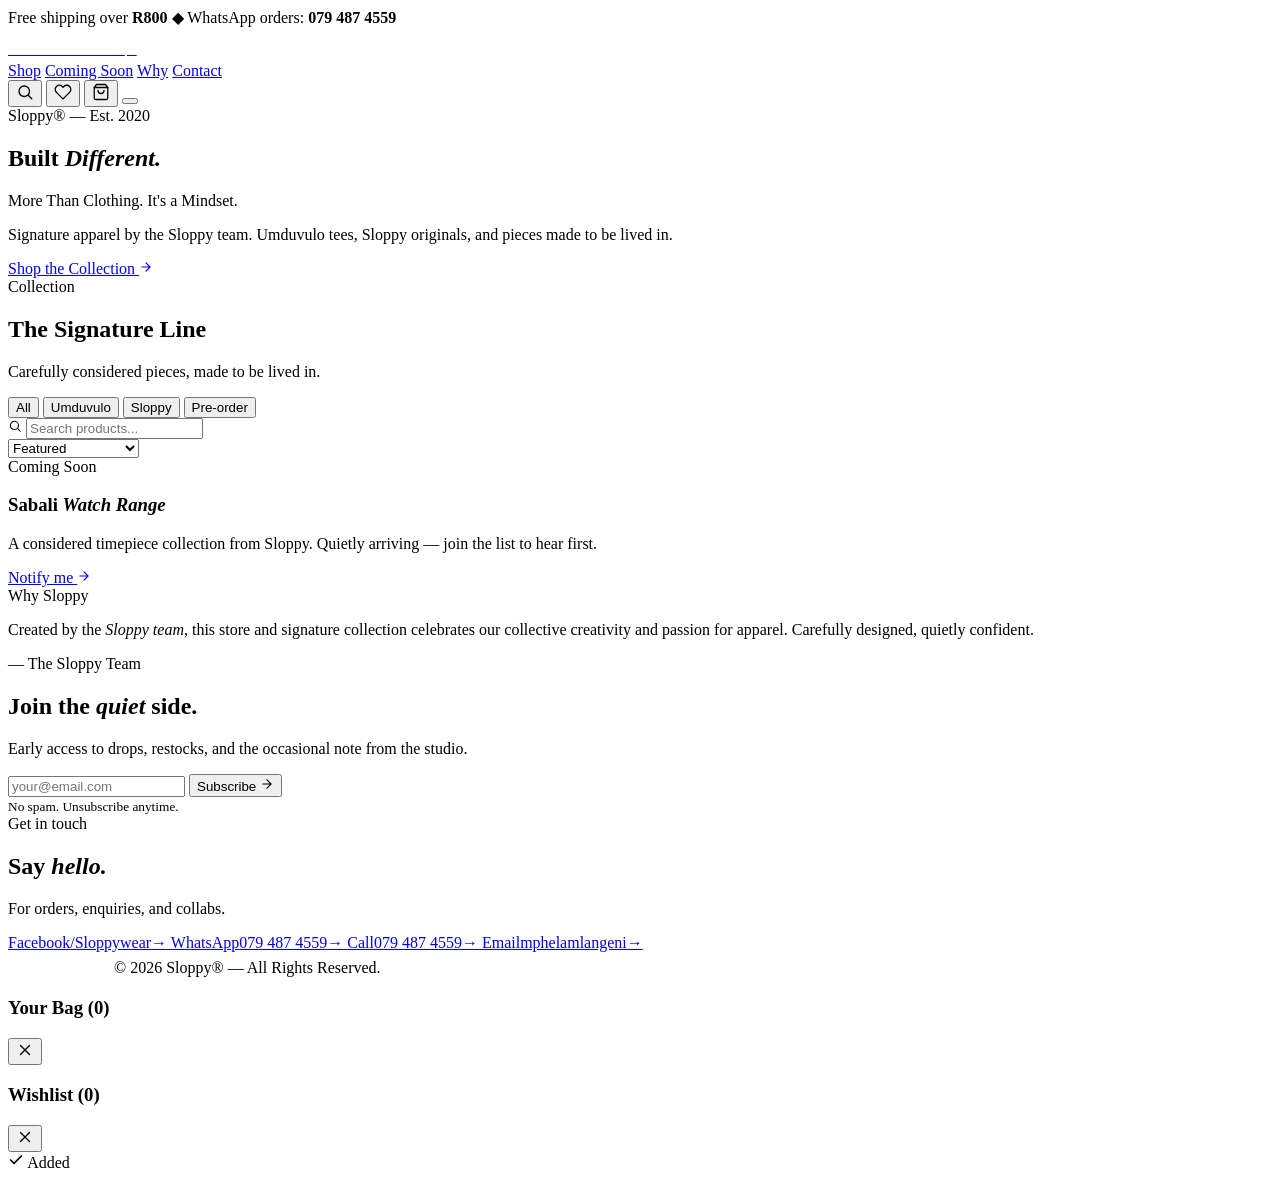
==== commit 8564f002: "Update Index.html" ====
--- a/Index.html
+++ b/Index.html
@@ -7,521 +7,20 @@
 <meta name="description" content="Sloppy® — carefully designed apparel. Umduvulo tees, Sloppy signature pieces, and more.">
 <link rel="preconnect" href="https://fonts.googleapis.com">
 <link rel="preconnect" href="https://fonts.gstatic.com" crossorigin>
-<link href="https://fonts.googleapis.com/css2?family=Fraunces:ital,opsz,wght@0,9..144,300;0,9..144,400;0,9..144,500;0,9..144,600;0,9..144,700;1,9..144,300;1,9..144,400;1,9..144,500&family=Inter:wght@300;400;500;600;700&display=swap" rel="stylesheet">
-<style>
-/* ============ RESET & THEME ============ */
-*,*::before,*::after{margin:0;padding:0;box-sizing:border-box}
-:root{
-  /* Primary: Black */
-  --ink:#0A0A0A;
-  --ink-2:#161616;
-  /* Secondary: Grey */
-  --grey:#6B6B6B;
-  --grey-light:#A8A8A8;
-  --grey-soft:#F2F2F2;
-  --grey-line:#E2E2E2;
-  /* Tertiary: Dark Blue (NOT navy) */
-  --blue:#1F4E79;
-  --blue-deep:#163A5A;
-  --blue-soft:#EAF1F7;
-  --blue-bright:#2E6DA4;
-  /* Base */
-  --bg:#FFFFFF;
-  --bg-soft:#FAFAFA;
-  --serif:'Fraunces',Georgia,serif;
-  --sans:'Inter',-apple-system,BlinkMacSystemFont,sans-serif;
-  --ease:cubic-bezier(.4,0,.2,1);
-  --radius:4px;
-  --radius-lg:10px;
-}
-html{scroll-behavior:smooth;-webkit-text-size-adjust:100%}
-body{
-  font-family:var(--sans);color:var(--ink);background:var(--bg);
-  line-height:1.6;-webkit-font-smoothing:antialiased;overflow-x:hidden;
-}
-img{max-width:100%;display:block}
-a{color:inherit;text-decoration:none}
-button{font-family:inherit;cursor:pointer;border:none;background:none;color:inherit;font-size:inherit}
-input,select{font-family:inherit;font-size:inherit;color:inherit}
-::selection{background:var(--blue);color:#fff}
-
-/* ============ ANNOUNCEMENT ============ */
-.announce{
-  background:var(--ink);color:#fff;text-align:center;
-  font-size:.72rem;letter-spacing:.15em;text-transform:uppercase;
-  padding:.75rem 1rem;font-weight:500;position:relative;z-index:101;
-}
-.announce strong{color:#fff;font-weight:700}
-.announce .dot{color:var(--blue-bright);margin:0 .5rem}
-
-/* ============ NAV ============ */
-nav{
-  position:sticky;top:0;left:0;width:100%;z-index:100;
-  background:rgba(255,255,255,.94);backdrop-filter:blur(14px);
-  -webkit-backdrop-filter:blur(14px);
-  border-bottom:1px solid var(--grey-line);
-  transition:box-shadow .3s var(--ease);
-}
-nav.scrolled{box-shadow:0 2px 24px rgba(0,0,0,.05)}
-.nav-inner{
-  max-width:1440px;margin:0 auto;padding:1.15rem 3rem;
-  display:flex;align-items:center;justify-content:space-between;gap:1rem;
-}
-.nav-logo{
-  font-family:var(--serif);font-size:1.5rem;font-weight:600;
-  letter-spacing:-.02em;color:var(--ink);line-height:1;
-}
-.nav-logo sup{font-size:.5em;font-weight:400;vertical-align:super;margin-left:1px;color:var(--blue)}
-.nav-links{display:flex;gap:2.5rem;font-size:.85rem;font-weight:500;letter-spacing:.02em}
-.nav-links a{color:var(--grey);position:relative;transition:color .3s}
-.nav-links a::after{
-  content:'';position:absolute;left:0;bottom:-4px;height:1px;width:0;
-  background:var(--blue);transition:width .3s var(--ease);
-}
-.nav-links a:hover{color:var(--blue)}
-.nav-links a:hover::after{width:100%}
-.nav-actions{display:flex;align-items:center;gap:.35rem}
-.icon-btn{
-  width:40px;height:40px;border-radius:50%;display:flex;
-  align-items:center;justify-content:center;position:relative;
-  color:var(--ink);transition:background .25s var(--ease),color .25s var(--ease);
-}
-.icon-btn:hover{background:var(--blue-soft);color:var(--blue)}
-.icon-btn .count{
-  position:absolute;top:4px;right:4px;
-  background:var(--blue);color:#fff;font-size:.6rem;font-weight:700;
-  min-width:15px;height:15px;border-radius:50%;
-  display:flex;align-items:center;justify-content:center;
-  padding:0 4px;transition:transform .3s var(--ease);
-}
-.icon-btn .count.pulse{transform:scale(1.4)}
-.icon-btn .count[data-empty="true"]{display:none}
-.hamburger{display:none;flex-direction:column;gap:5px;padding:.5rem;width:40px;height:40px;justify-content:center;align-items:center}
-.hamburger span{width:20px;height:1.5px;background:var(--ink);transition:all .3s var(--ease)}
-
-/* ============ HERO ============ */
-.hero{
-  padding:7rem 3rem 6rem;max-width:1440px;margin:0 auto;text-align:center;position:relative;
-}
-.hero-eyebrow{
-  font-size:.72rem;letter-spacing:.28em;text-transform:uppercase;
-  color:var(--blue);font-weight:600;margin-bottom:2rem;
-  display:inline-flex;align-items:center;gap:.7rem;
-}
-.hero-eyebrow::before,.hero-eyebrow::after{content:'';width:28px;height:1px;background:var(--blue);opacity:.4}
-.hero h1{
-  font-family:var(--serif);font-weight:300;
-  font-size:clamp(2.8rem,7.5vw,6rem);letter-spacing:-.025em;
-  line-height:1.02;margin-bottom:1.75rem;color:var(--ink);
-}
-.hero h1 em{font-style:italic;font-weight:500;color:var(--blue)}
-.hero p{font-size:1.05rem;color:var(--grey);max-width:520px;margin:0 auto;line-height:1.7}
-.hero-cta{
-  margin-top:2.75rem;display:inline-flex;align-items:center;gap:.7rem;
-  background:var(--ink);color:#fff;padding:1.05rem 2rem;border-radius:50px;
-  font-size:.82rem;font-weight:500;letter-spacing:.08em;text-transform:uppercase;
-  transition:all .3s var(--ease);
-}
-.hero-cta:hover{background:var(--blue);transform:translateY(-2px)}
-.hero-cta svg{transition:transform .3s var(--ease)}
-.hero-cta:hover svg{transform:translateX(4px)}
-
-/* ============ MARQUEE ============ */
-.marquee{background:var(--ink);color:#fff;overflow:hidden;padding:1.1rem 0}
-.marquee-track{display:flex;white-space:nowrap;animation:scroll 32s linear infinite;width:max-content}
-.marquee-item{font-family:var(--serif);font-size:1.05rem;font-style:italic;padding:0 2rem;display:inline-flex;align-items:center;gap:2rem;opacity:.85}
-.marquee-item::after{content:'✦';color:var(--blue-bright);font-style:normal;font-size:.7rem}
-@keyframes scroll{to{transform:translateX(-50%)}}
-
-/* ============ SECTION HEAD ============ */
-.section-head{
-  max-width:1440px;margin:0 auto;padding:6rem 3rem 0;
-  display:flex;align-items:flex-end;justify-content:space-between;gap:1rem;flex-wrap:wrap;
-}
-.section-head .titles h2{font-family:var(--serif);font-size:clamp(2rem,4vw,3rem);font-weight:400;letter-spacing:-.02em;line-height:1.1;margin-bottom:.5rem}
-.section-head .titles p{color:var(--grey);font-size:.92rem}
-.section-head .titles .eyebrow{font-size:.7rem;letter-spacing:.25em;text-transform:uppercase;color:var(--blue);font-weight:600;display:block;margin-bottom:1rem}
-
-/* ============ SHOP ============ */
-.shop{padding-bottom:7rem}
-.controls{
-  max-width:1440px;margin:0 auto;padding:2.5rem 3rem 3rem;
-  display:flex;gap:1rem;flex-wrap:wrap;align-items:center;border-bottom:1px solid var(--grey-line);
-}
-.filter-chips{display:flex;gap:.4rem;flex-wrap:wrap;flex:1}
-.chip{
-  font-size:.78rem;font-weight:500;letter-spacing:.03em;color:var(--grey);
-  padding:.55rem 1.1rem;border:1px solid var(--grey-line);border-radius:50px;
-  transition:all .25s var(--ease);white-space:nowrap;
-}
-.chip:hover{color:var(--blue);border-color:var(--blue)}
-.chip.active{background:var(--blue);color:#fff;border-color:var(--blue)}
-.controls-right{display:flex;gap:.6rem;align-items:center;flex-wrap:wrap}
-.search-wrap{position:relative;display:flex;align-items:center}
-.search-wrap svg{position:absolute;left:14px;color:var(--grey-light);pointer-events:none}
-.search-input{
-  border:1px solid var(--grey-line);border-radius:50px;
-  padding:.55rem 1rem .55rem 2.4rem;font-size:.82rem;width:220px;background:#fff;
-  transition:border .25s var(--ease),width .3s var(--ease);
-}
-.search-input:focus{outline:none;border-color:var(--blue)}
-.sort-select{
-  border:1px solid var(--grey-line);border-radius:50px;
-  padding:.55rem 2.2rem .55rem 1.1rem;font-size:.78rem;background:#fff;
-  appearance:none;-webkit-appearance:none;
-  background-image:url("data:image/svg+xml;charset=utf-8,%3Csvg xmlns='http://www.w3.org/2000/svg' width='10' height='6' viewBox='0 0 10 6'%3E%3Cpath fill='none' stroke='%236B6B6B' stroke-width='1.5' d='M1 1l4 4 4-4'/%3E%3C/svg%3E");
-  background-repeat:no-repeat;background-position:right 1rem center;cursor:pointer;transition:border .25s var(--ease);
-}
-.sort-select:focus{outline:none;border-color:var(--blue)}
-
-/* ============ PRODUCT GRID ============ */
-.grid{
-  max-width:1440px;margin:0 auto;padding:3rem;
-  display:grid;grid-template-columns:repeat(auto-fill,minmax(280px,1fr));
-  gap:3.5rem 2rem;
-}
-.card{cursor:pointer;display:flex;flex-direction:column;animation:fadeUp .5s var(--ease) both}
-@keyframes fadeUp{from{opacity:0;transform:translateY(16px)}to{opacity:1;transform:none}}
-.card-media{position:relative;width:100%;aspect-ratio:3/4;background:var(--grey-soft);overflow:hidden;margin-bottom:1.15rem}
-.card-media img{position:absolute;inset:0;width:100%;height:100%;object-fit:cover;transition:opacity .5s var(--ease),transform .7s var(--ease)}
-.card-media .img-2{opacity:0}
-.card:hover .img-1{opacity:0}
-.card:hover .img-2{opacity:1}
-.card:hover .card-media img{transform:scale(1.03)}
-.badge{
-  position:absolute;top:.85rem;left:.85rem;z-index:2;
-  background:#fff;color:var(--blue);font-size:.62rem;font-weight:600;
-  letter-spacing:.1em;text-transform:uppercase;padding:.35rem .7rem;border-radius:50px;
-}
-.badge.sale{background:#C0392B;color:#fff}
-.badge.pre{background:var(--blue);color:#fff}
-.badge.sold{background:var(--ink);color:#fff}
-.wish-btn{
-  position:absolute;top:.75rem;right:.75rem;z-index:2;
-  width:34px;height:34px;border-radius:50%;
-  background:rgba(255,255,255,.92);backdrop-filter:blur(6px);
-  display:flex;align-items:center;justify-content:center;color:var(--ink);
-  transition:all .25s var(--ease);
-}
-.wish-btn:hover{background:#fff;color:var(--blue);transform:scale(1.06)}
-.wish-btn.active{color:var(--blue)}
-.wish-btn.active svg{fill:var(--blue);stroke:var(--blue)}
-.card-quick{
-  position:absolute;left:.85rem;right:.85rem;bottom:.85rem;z-index:2;
-  background:var(--ink);color:#fff;text-align:center;padding:.85rem;
-  border-radius:var(--radius);font-size:.75rem;font-weight:500;
-  letter-spacing:.1em;text-transform:uppercase;opacity:0;transform:translateY(10px);
-  transition:all .3s var(--ease);pointer-events:none;
-}
-.card:hover .card-quick{opacity:1;transform:none}
-.card-info{display:flex;flex-direction:column;gap:.35rem}
-.card-name{font-size:.95rem;font-weight:500;line-height:1.35}
-.card-price{font-size:.9rem;color:var(--blue);font-weight:600;display:flex;gap:.5rem;align-items:baseline}
-.card-price .compare{color:var(--grey-light);font-weight:400;text-decoration:line-through;font-size:.82rem}
-.card-cat{font-size:.7rem;color:var(--grey-light);letter-spacing:.1em;text-transform:uppercase}
-
-.empty-results{grid-column:1/-1;text-align:center;padding:5rem 1rem;color:var(--grey)}
-.empty-results h3{font-family:var(--serif);font-size:1.5rem;color:var(--ink);margin-bottom:.5rem;font-weight:400}
-
-/* ============ COMING SOON ============ */
-.coming-soon{
-  max-width:1440px;margin:0 auto;padding:0 3rem 6rem;
-}
-.cs-card{
-  background:var(--ink);color:#fff;border-radius:var(--radius-lg);
-  padding:4rem 3rem;display:grid;grid-template-columns:1fr auto;
-  gap:2rem;align-items:center;position:relative;overflow:hidden;
-}
-.cs-card::before{
-  content:'S';position:absolute;font-family:var(--serif);font-size:30rem;
-  color:#fff;opacity:.03;top:-8rem;right:-3rem;font-weight:700;line-height:1;
-}
-.cs-tag{
-  display:inline-block;font-size:.65rem;letter-spacing:.25em;text-transform:uppercase;
-  color:var(--blue-bright);font-weight:600;margin-bottom:1rem;
-  border:1px solid rgba(46,109,164,.4);padding:.4rem .9rem;border-radius:50px;
-}
-.cs-card h3{
-  font-family:var(--serif);font-size:clamp(1.8rem,3.5vw,2.8rem);
-  font-weight:300;letter-spacing:-.02em;line-height:1.1;margin-bottom:.75rem;
-}
-.cs-card h3 em{font-style:italic;color:var(--blue-bright);font-weight:400}
-.cs-card p{color:rgba(255,255,255,.6);font-size:.95rem;max-width:500px}
-.cs-btn{
-  display:inline-flex;align-items:center;gap:.6rem;
-  background:#fff;color:var(--ink);padding:.95rem 1.75rem;border-radius:50px;
-  font-size:.8rem;font-weight:600;letter-spacing:.06em;text-transform:uppercase;
-  transition:all .3s var(--ease);white-space:nowrap;
-}
-.cs-btn:hover{background:var(--blue);color:#fff;transform:translateY(-2px)}
-.cs-btn svg{transition:transform .3s var(--ease)}
-.cs-btn:hover svg{transform:translateX(3px)}
-
-/* ============ EDITORIAL ============ */
-.editorial{
-  background:var(--grey-soft);padding:9rem 3rem;
-  border-top:1px solid var(--grey-line);border-bottom:1px solid var(--grey-line);
-  text-align:center;position:relative;overflow:hidden;
-}
-.editorial::before{
-  content:'S';position:absolute;font-family:var(--serif);font-size:40rem;
-  color:var(--blue);opacity:.04;top:-8rem;left:-4rem;font-weight:700;line-height:1;pointer-events:none;
-}
-.editorial-inner{max-width:820px;margin:0 auto;position:relative}
-.editorial-eyebrow{font-size:.7rem;letter-spacing:.3em;text-transform:uppercase;color:var(--blue);font-weight:600;margin-bottom:2rem}
-.editorial p{font-family:var(--serif);font-weight:300;font-size:clamp(1.4rem,3vw,2.1rem);line-height:1.45;color:var(--ink);letter-spacing:-.01em}
-.editorial p em{font-style:italic;color:var(--blue);font-weight:400}
-.editorial-sign{margin-top:3rem;font-family:var(--serif);font-style:italic;font-size:1rem;color:var(--grey)}
-
-/* ============ NEWSLETTER ============ */
-.newsletter{
-  padding:7rem 3rem;max-width:1440px;margin:0 auto;
-  display:grid;grid-template-columns:1fr 1fr;gap:4rem;align-items:center;
-}
-.newsletter h2{font-family:var(--serif);font-size:clamp(2rem,4vw,2.8rem);font-weight:400;letter-spacing:-.02em;line-height:1.15;margin-bottom:1rem}
-.newsletter h2 em{font-style:italic;color:var(--blue)}
-.newsletter p{color:var(--grey);max-width:400px}
-.nl-form{display:flex;flex-direction:column;gap:.85rem}
-.nl-input-wrap{display:flex;gap:.6rem;border-bottom:1px solid var(--ink);padding-bottom:.85rem}
-.nl-input{flex:1;border:none;background:none;font-size:1rem;padding:.5rem 0}
-.nl-input:focus{outline:none}
-.nl-submit{display:flex;align-items:center;gap:.5rem;font-size:.8rem;font-weight:600;letter-spacing:.1em;text-transform:uppercase;color:var(--blue);transition:gap .3s var(--ease)}
-.nl-submit:hover{gap:.85rem}
-.nl-note{font-size:.72rem;color:var(--grey-light)}
-.nl-success{display:none;padding:1.5rem;background:var(--blue-soft);border-radius:var(--radius-lg);color:var(--blue);font-weight:500;align-items:center;gap:.75rem}
-.nl-success.show{display:flex}
-
-/* ============ CONTACT ============ */
-.contact{background:var(--ink);color:#fff;padding:8rem 3rem;text-align:center}
-.contact-inner{max-width:900px;margin:0 auto}
-.contact .eyebrow{font-size:.7rem;letter-spacing:.3em;text-transform:uppercase;color:rgba(255,255,255,.5);font-weight:500;margin-bottom:1.5rem;display:block}
-.contact h2{font-family:var(--serif);font-size:clamp(2.2rem,5vw,3.8rem);font-weight:300;letter-spacing:-.02em;line-height:1.1;margin-bottom:1rem}
-.contact h2 em{font-style:italic;color:#7FB2CC;font-weight:400}
-.contact > .contact-inner > p{color:rgba(255,255,255,.55);margin-bottom:3.5rem;font-size:1rem}
-.contact-grid{display:grid;grid-template-columns:repeat(auto-fit,minmax(200px,1fr));gap:1rem;text-align:left}
-.contact-card{
-  border:1px solid rgba(255,255,255,.12);border-radius:var(--radius-lg);
-  padding:1.75rem;transition:all .3s var(--ease);display:flex;flex-direction:column;gap:.5rem;
-}
-.contact-card:hover{border-color:var(--blue-bright);background:rgba(31,78,121,.18);transform:translateY(-3px)}
-.contact-card .label{font-size:.68rem;letter-spacing:.2em;text-transform:uppercase;color:rgba(255,255,255,.4);font-weight:500}
-.contact-card .value{font-size:1rem;font-weight:500;color:#fff}
-.contact-card .arrow{margin-top:.5rem;font-size:.9rem;color:#7FB2CC;transition:transform .3s var(--ease)}
-.contact-card:hover .arrow{transform:translateX(4px)}
-
-/* ============ FOOTER ============ */
-footer{
-  background:var(--ink);color:rgba(255,255,255,.5);padding:2.5rem 3rem;
-  border-top:1px solid rgba(255,255,255,.08);
-  display:flex;justify-content:space-between;align-items:center;
-  flex-wrap:wrap;gap:1rem;font-size:.78rem;
-}
-footer .f-logo{font-family:var(--serif);font-size:1.15rem;color:#fff;font-weight:500;letter-spacing:-.01em}
-footer .f-logo sup{font-size:.5em;font-weight:400;color:var(--blue-bright)}
-
-/* ============ OVERLAY ============ */
-.overlay{
-  position:fixed;inset:0;background:rgba(10,10,10,.55);
-  backdrop-filter:blur(2px);-webkit-backdrop-filter:blur(2px);
-  opacity:0;visibility:hidden;transition:all .35s var(--ease);z-index:190;
-}
-.overlay.open{opacity:1;visibility:visible}
-
-/* ============ DRAWERS ============ */
-.drawer{
-  position:fixed;top:0;right:0;width:100%;max-width:440px;height:100%;
-  background:#fff;z-index:200;display:flex;flex-direction:column;
-  transform:translateX(100%);transition:transform .45s var(--ease);
-  box-shadow:-20px 0 60px rgba(0,0,0,.1);
-}
-.drawer.open{transform:none}
-.drawer-head{padding:1.4rem 1.6rem;display:flex;align-items:center;justify-content:space-between;border-bottom:1px solid var(--grey-line)}
-.drawer-head h3{font-family:var(--serif);font-size:1.15rem;font-weight:500;letter-spacing:-.01em}
-.drawer-head h3 span{color:var(--grey);font-family:var(--sans);font-size:.85rem;font-weight:400;margin-left:.4rem}
-.close-btn{width:36px;height:36px;border-radius:50%;display:flex;align-items:center;justify-content:center;transition:background .2s var(--ease);color:var(--ink)}
-.close-btn:hover{background:var(--grey-soft)}
-.drawer-body{flex:1;overflow-y:auto;padding:1.4rem 1.6rem}
-
-.ship-bar{padding:1rem 1.6rem;background:var(--blue-soft);border-bottom:1px solid var(--grey-line);font-size:.78rem}
-.ship-bar .ship-text{color:var(--ink);margin-bottom:.55rem;font-weight:500}
-.ship-bar .ship-text strong{color:var(--blue)}
-.ship-track{height:4px;background:rgba(31,78,121,.15);border-radius:50px;overflow:hidden}
-.ship-fill{height:100%;background:var(--blue);border-radius:50px;transition:width .5s var(--ease)}
-
-.empty-state{text-align:center;padding:4rem 1rem;color:var(--grey)}
-.empty-state svg{margin:0 auto 1.5rem;color:var(--grey-line)}
-.empty-state p{font-size:.92rem;margin-bottom:1.5rem}
-.empty-state button{color:var(--blue);font-weight:600;font-size:.85rem;border-bottom:1px solid var(--blue);padding-bottom:2px;transition:opacity .2s}
-.empty-state button:hover{opacity:.7}
-
-.cart-item{
-  display:grid;grid-template-columns:78px 1fr auto;gap:1rem;
-  padding-bottom:1.4rem;margin-bottom:1.4rem;border-bottom:1px solid var(--grey-line);
-  animation:fadeUp .3s var(--ease) both;
-}
-.cart-item:last-child{border-bottom:none;margin-bottom:0}
-.cart-item-img{width:78px;height:100px;background:var(--grey-soft);overflow:hidden;border-radius:var(--radius)}
-.cart-item-img img{width:100%;height:100%;object-fit:cover}
-.cart-item-info{display:flex;flex-direction:column;gap:.3rem;min-width:0}
-.cart-item-name{font-size:.88rem;font-weight:500;line-height:1.3}
-.cart-item-meta{font-size:.74rem;color:var(--grey)}
-.cart-item-price{font-size:.85rem;color:var(--blue);font-weight:600;margin-top:.4rem}
-.qty{display:inline-flex;align-items:center;gap:.5rem;border:1px solid var(--grey-line);border-radius:50px;padding:.2rem .45rem;margin-top:.6rem;width:fit-content}
-.qty button{width:22px;height:22px;display:flex;align-items:center;justify-content:center;font-size:.9rem;color:var(--grey);transition:color .2s;border-radius:50%}
-.qty button:hover{color:var(--blue);background:var(--blue-soft)}
-.qty span{font-size:.82rem;font-weight:600;min-width:16px;text-align:center}
-.remove{font-size:.72rem;color:var(--grey-light);text-align:right;align-self:flex-start;transition:color .2s;letter-spacing:.05em}
-.remove:hover{color:#C0392B}
-
-.drawer-foot{border-top:1px solid var(--grey-line);padding:1.4rem 1.6rem;background:#fff}
-.subtotal{display:flex;justify-content:space-between;align-items:baseline;margin-bottom:1.15rem;font-size:.88rem}
-.subtotal strong{font-family:var(--serif);font-size:1.5rem;font-weight:600;color:var(--blue);letter-spacing:-.01em}
-.checkout-btn{
-  width:100%;background:var(--ink);color:#fff;padding:1.1rem;border-radius:var(--radius);
-  font-size:.82rem;font-weight:600;letter-spacing:.08em;text-transform:uppercase;
-  display:flex;align-items:center;justify-content:center;gap:.7rem;
-  transition:all .3s var(--ease);
-}
-.checkout-btn:hover{background:var(--blue);transform:translateY(-1px)}
-.drawer-foot small{display:block;text-align:center;color:var(--grey-light);font-size:.7rem;margin-top:.9rem}
-
-/* ============ MODAL ============ */
-.modal{
-  position:fixed;inset:0;z-index:200;display:flex;align-items:center;justify-content:center;
-  padding:2rem;opacity:0;visibility:hidden;transition:opacity .35s var(--ease),visibility .35s;
-}
-.modal.open{opacity:1;visibility:visible}
-.modal-inner{
-  background:#fff;width:100%;max-width:960px;max-height:90vh;overflow:hidden;
-  border-radius:var(--radius-lg);display:grid;grid-template-columns:1fr 1fr;
-  transform:scale(.96);transition:transform .4s var(--ease);position:relative;
-}
-.modal.open .modal-inner{transform:none}
-.modal-close{
-  position:absolute;top:1rem;right:1rem;z-index:3;width:38px;height:38px;border-radius:50%;
-  background:rgba(255,255,255,.9);backdrop-filter:blur(6px);
-  display:flex;align-items:center;justify-content:center;transition:background .2s;
-}
-.modal-close:hover{background:#fff}
-.modal-gallery{background:var(--grey-soft);position:relative;display:flex;flex-direction:column}
-.modal-main-img{width:100%;flex:1;overflow:hidden;display:flex;align-items:center;justify-content:center}
-.modal-main-img img{width:100%;height:100%;object-fit:cover;transition:opacity .25s}
-.modal-thumbs{display:flex;gap:.5rem;padding:.85rem;background:#fff}
-.modal-thumb{width:56px;height:70px;overflow:hidden;border-radius:var(--radius);cursor:pointer;border:2px solid transparent;transition:border .2s;background:var(--grey-soft);padding:0}
-.modal-thumb img{width:100%;height:100%;object-fit:cover}
-.modal-thumb.active{border-color:var(--blue)}
-.modal-info{padding:2.5rem;overflow-y:auto;display:flex;flex-direction:column}
-.modal-tag{font-size:.68rem;letter-spacing:.2em;text-transform:uppercase;color:var(--blue);font-weight:600;margin-bottom:.85rem}
-.modal-name{font-family:var(--serif);font-size:1.85rem;font-weight:500;letter-spacing:-.02em;line-height:1.15;margin-bottom:.6rem}
-.modal-price{font-size:1.05rem;color:var(--blue);font-weight:600;margin-bottom:1.4rem;display:flex;gap:.6rem;align-items:baseline}
-.modal-price .compare{font-size:.9rem;color:var(--grey-light);font-weight:400;text-decoration:line-through}
-.modal-desc{color:var(--grey);font-size:.9rem;line-height:1.7;margin-bottom:1.6rem;padding-bottom:1.6rem;border-bottom:1px solid var(--grey-line)}
-.modal-stock{display:inline-flex;align-items:center;gap:.4rem;font-size:.75rem;font-weight:500;margin-bottom:1.4rem}
-.modal-stock .dot{width:6px;height:6px;border-radius:50%;background:#2ECC71}
-.modal-stock.low{color:#E67E22}
-.modal-stock.low .dot{background:#E67E22}
-.modal-stock.out{color:#C0392B}
-.modal-stock.out .dot{background:#C0392B}
-.modal-stock.pre{color:var(--blue)}
-.modal-stock.pre .dot{background:var(--blue)}
-.field-label{font-size:.72rem;letter-spacing:.15em;text-transform:uppercase;color:var(--grey);font-weight:600;margin-bottom:.7rem}
-.modal-sizes{display:flex;gap:.5rem;flex-wrap:wrap;margin-bottom:1.6rem}
-.size-btn{min-width:46px;padding:.65rem .9rem;font-size:.82rem;font-weight:500;border:1px solid var(--grey-line);border-radius:var(--radius);transition:all .2s var(--ease)}
-.size-btn:hover{border-color:var(--blue);color:var(--blue)}
-.size-btn.active{background:var(--blue);color:#fff;border-color:var(--blue)}
-.modal-qty{display:inline-flex;align-items:center;gap:.75rem;border:1px solid var(--grey-line);border-radius:var(--radius);padding:.35rem .5rem;margin-bottom:1.6rem;width:fit-content}
-.modal-qty button{width:30px;height:30px;display:flex;align-items:center;justify-content:center;color:var(--grey);font-size:1.1rem;transition:color .2s;border-radius:50%}
-.modal-qty button:hover{color:var(--blue);background:var(--blue-soft)}
-.modal-qty span{font-weight:600;min-width:24px;text-align:center;font-size:.9rem}
-.modal-add{
-  width:100%;background:var(--ink);color:#fff;padding:1.1rem;border-radius:var(--radius);
-  font-size:.82rem;font-weight:600;letter-spacing:.08em;text-transform:uppercase;
-  display:flex;align-items:center;justify-content:center;gap:.6rem;
-  transition:all .3s var(--ease);margin-top:auto;
-}
-.modal-add:hover{background:var(--blue)}
-.modal-add:disabled{opacity:.4;cursor:not-allowed}
-.modal-add:disabled:hover{background:var(--ink)}
-.modal-add.whatsapp{background:var(--blue)}
-.modal-add.whatsapp:hover{background:var(--blue-deep)}
-
-/* ============ TOAST ============ */
-.toast{
-  position:fixed;bottom:2rem;left:50%;transform:translate(-50%,120px);
-  background:var(--ink);color:#fff;padding:.9rem 1.5rem;border-radius:50px;
-  font-size:.82rem;font-weight:500;display:flex;align-items:center;gap:.65rem;
-  z-index:400;opacity:0;pointer-events:none;transition:all .4s var(--ease);
-  box-shadow:0 10px 40px rgba(0,0,0,.25);max-width:90vw;
-}
-.toast.show{opacity:1;transform:translate(-50%,0)}
-.toast svg{color:#7FB2CC;flex-shrink:0}
-
-/* ============ REVEAL ============ */
-.reveal{opacity:0;transform:translateY(28px);transition:opacity .9s var(--ease),transform .9s var(--ease)}
-.reveal.in{opacity:1;transform:none}
-
-/* ============ RESPONSIVE ============ */
-@media(max-width:900px){
-  .nav-inner{padding:1rem 1.5rem}
-  .nav-links{
-    position:fixed;top:0;right:0;height:100vh;width:78%;max-width:320px;
-    background:#fff;flex-direction:column;padding:6rem 2rem;gap:1.5rem;
-    transform:translateX(100%);transition:transform .35s var(--ease);
-    box-shadow:-20px 0 60px rgba(0,0,0,.1);font-size:1rem;border-left:1px solid var(--grey-line);
-  }
-  .nav-links.open{transform:none}
-  .hamburger{display:flex;z-index:110}
-  .hero{padding:5rem 1.5rem 4rem}
-  .section-head{padding:4rem 1.5rem 0}
-  .controls{padding:2rem 1.5rem}
-  .search-input{width:160px}
-  .grid{padding:2.5rem 1.5rem;gap:2.5rem 1.25rem;grid-template-columns:repeat(auto-fill,minmax(160px,1fr))}
-  .shop{padding-bottom:5rem}
-  .coming-soon{padding:0 1.5rem 4rem}
-  .cs-card{grid-template-columns:1fr;padding:2.5rem 2rem;gap:1.5rem}
-  .editorial{padding:6rem 1.5rem}
-  .editorial::before{font-size:24rem}
-  .newsletter{grid-template-columns:1fr;gap:2.5rem;padding:5rem 1.5rem}
-  .contact{padding:5rem 1.5rem}
-  footer{padding:2rem 1.5rem;flex-direction:column;text-align:center;gap:.5rem}
-  .modal{padding:0}
-  .modal-inner{grid-template-columns:1fr;max-height:100vh;height:100%;border-radius:0;overflow-y:auto}
-  .modal-gallery{min-height:50vh}
-  .modal-thumbs{position:absolute;bottom:0;left:0;right:0;background:rgba(255,255,255,.9);backdrop-filter:blur(4px)}
-  .modal-info{padding:1.75rem}
-  .modal-name{font-size:1.6rem}
-  .card-quick{opacity:1;transform:none;position:static;margin-top:.5rem;background:var(--blue-soft);color:var(--blue)}
-  .card:hover .card-quick{background:var(--blue);color:#fff}
-}
-@media(max-width:520px){
-  .announce{font-size:.6rem;letter-spacing:.1em;padding:.6rem .75rem}
-  .controls{gap:.75rem}
-  .controls-right{width:100%}
-  .search-wrap{flex:1}
-  .search-input{width:100%}
-  .grid{grid-template-columns:1fr 1fr;gap:2rem 1rem}
-  .card-name{font-size:.85rem}
-  .card-price{font-size:.82rem}
-  .badge{font-size:.55rem;padding:.25rem .5rem}
-  .wish-btn{width:30px;height:30px;top:.5rem;right:.5rem}
-  .drawer{max-width:100%}
-  .cart-item{grid-template-columns:70px 1fr auto;gap:.75rem}
-  .cart-item-img{width:70px;height:90px}
-  .hero-eyebrow{font-size:.62rem}
-  footer{font-size:.72rem}
-  .cs-card h3{font-size:1.6rem}
-}
-</style>
+<link href="https://fonts.googleapis.com/css2?family=Bebas+Neue&family=Inter:wght@300;400;500;600;700&display=swap" rel="stylesheet">
+<link rel="stylesheet" href="style.css">
 </head>
 <body>
 
 <!-- ANNOUNCEMENT -->
-<div class="announce">Free shipping over <strong>R800</strong> <span class="dot">✦</span> WhatsApp orders: <strong>079 487 4559</strong></div>
+<div class="announce">Free shipping over <strong>R800</strong> <span class="dot">◆</span> WhatsApp orders: <strong>079 487 4559</strong></div>
 
 <!-- NAV -->
 <nav id="nav">
   <div class="nav-inner">
-    <a href="#" class="nav-logo">Sloppy<sup>®</sup></a>
+    <a href="#" class="nav-logo">
+      <img src="https://i.imgur.com/hIi4UrM.png" alt="Sloppy® Logo" onerror="this.style.display='none'; this.parentElement.innerHTML='<span style=\'font-family:var(--display);font-size:1.9rem;color:#fff;text-transform:uppercase;letter-spacing:.02em;\'>Sloppy<sup style=\'color:var(--gold);font-size:.4em;vertical-align:super;margin-left:2px;\'>®</sup></span>';">
+    </a>
     <div class="nav-links" id="navLinks">
       <a href="#shop">Shop</a>
       <a href="#coming">Coming Soon</a>
@@ -547,9 +46,10 @@
 
 <!-- HERO -->
 <section class="hero">
-  <span class="hero-eyebrow reveal">Apparel Store · Est. 2026</span>
-  <h1 class="reveal">Carefully Designed.<br>Made for the <em>Sloppy.</em></h1>
-  <p class="reveal">Signature apparel by the Sloppy team. Umduvulo tees, Sloppy originals, and pieces made to be lived in.</p>
+  <span class="hero-eyebrow reveal">Sloppy® — Est. 2020</span>
+  <h1 class="reveal">Built <em>Different.</em></h1>
+  <p class="hero-sub reveal">More Than Clothing. It's a Mindset.</p>
+  <p class="hero-desc reveal">Signature apparel by the Sloppy team. Umduvulo tees, Sloppy originals, and pieces made to be lived in.</p>
   <a href="#shop" class="hero-cta reveal">
     Shop the Collection
     <svg width="14" height="14" viewBox="0 0 24 24" fill="none" stroke="currentColor" stroke-width="2" stroke-linecap="round" stroke-linejoin="round"><path d="M5 12h14M12 5l7 7-7 7"/></svg>
@@ -660,7 +160,9 @@
 
 <!-- FOOTER -->
 <footer>
-  <span class="f-logo">Sloppy<sup>®</sup></span>
+  <span class="f-logo">
+    <img src="https://i.imgur.com/hIi4UrM.png" alt="Sloppy® Logo" onerror="this.style.display='none'; this.parentElement.innerHTML='<span style=\'font-family:var(--display);font-size:1.5rem;color:#fff;text-transform:uppercase;letter-spacing:.02em;\'>Sloppy<sup style=\'color:var(--gold);font-size:.4em;vertical-align:super;margin-left:2px;\'>®</sup></span>';">
+  </span>
   <span>© 2026 Sloppy® — All Rights Reserved.</span>
 </footer>
 
@@ -712,622 +214,6 @@
   <span id="toastMsg">Added</span>
 </div>
 
-<script>
-/* ================================================================
-   SLOPPY® STORE — CORE JAVASCRIPT
-   ================================================================ */
-
-const WHATSAPP = '27794874559';
-const CURRENCY = 'R';
-const FREE_SHIPPING = 800;
-const CART_KEY = 'sloppy_cart_v4';
-const WISH_KEY = 'sloppy_wish_v4';
-const NL_KEY = 'sloppy_nl_v2';
-
-/* ---------- PRODUCTS ---------- */
-const PRODUCTS = [
-  {
-    id: 'umduvulo-tee',
-    name: 'Umduvulo T-Shirt',
-    price: 449.99,
-    category: 'Umduvulo',
-    stock: 30,
-    description: 'The Umduvulo tee — a considered cut in premium cotton. Clean lines, comfortable drape, and a fit made to be worn every day.',
-    images: [
-      'https://images.unsplash.com/photo-1521572163474-6864f9cf17ab?w=900&q=80',
-      'https://images.unsplash.com/photo-1503341504253-dff4815485f1?w=900&q=80'
-    ],
-    sizes: ['S','M','L','XL','XXL']
-  },
-  {
-    id: 'umduvulo-ls',
-    name: 'Umduvulo Long Sleeve',
-    price: 549.99,
-    category: 'Umduvulo',
-    stock: 22,
-    description: 'Long sleeve Umduvulo in heavyweight cotton. Ribbed cuffs, relaxed fit, and a clean finish that wears in beautifully.',
-    images: [
-      'https://images.unsplash.com/photo-1618354691373-d851c5c3a990?w=900&q=80',
-      'https://images.unsplash.com/photo-1622445275576-721325763afe?w=900&q=80'
-    ],
-    sizes: ['S','M','L','XL']
-  },
-  {
-    id: 'umduvulo-signature',
-    name: 'Umduvulo Signature Shirt',
-    price: 599.99,
-    category: 'Umduvulo',
-    stock: 15,
-    description: 'The Umduvulo signature shirt — a refined take on the everyday piece. Structured collar, considered stitching, and a fit that holds its shape.',
-    images: [
-      'https://images.unsplash.com/photo-1596755094514-f87e34085b2c?w=900&q=80',
-      'https://images.unsplash.com/photo-1602810318383-e386cc2a3ccf?w=900&q=80'
-    ],
-    sizes: ['S','M','L','XL']
-  },
-  {
-    id: 'umduvulo-rugby',
-    name: 'Umduvulo Rugby Jersey',
-    price: 1199.99,
-    category: 'Pre-order',
-    tag: 'Pre-order',
-    stock: 0,
-    preorder: true,
-    description: 'The Umduvulo rugby jersey — available on pre-order only. Heavyweight construction, woven collar, and a made-to-last build. Place your pre-order on WhatsApp.',
-    images: [
-      'https://images.unsplash.com/photo-1556821840-3a63f95609a7?w=900&q=80',
-      'https://images.unsplash.com/photo-1578662996442-48f60103fc96?w=900&q=80'
-    ],
-    sizes: ['S','M','L','XL']
-  },
-  {
-    id: 'sloppy-s-tee',
-    name: 'Sloppy "S" Symbol T-Shirt',
-    price: 749.99,
-    category: 'Sloppy',
-    tag: 'Signature',
-    stock: 18,
-    description: 'The Sloppy "S" symbol tee — our mark in full. Premium cotton, refined print, and a fit that carries the signature quietly.',
-    images: [
-      'https://images.unsplash.com/photo-1503341504253-dff4815485f1?w=900&q=80',
-      'https://images.unsplash.com/photo-1521572163474-6864f9cf17ab?w=900&q=80'
-    ],
-    sizes: ['S','M','L','XL','XXL']
-  },
-  {
-    id: 'sloppy-tee',
-    name: 'Sloppy T-Shirt',
-    price: 599.99,
-    category: 'Sloppy',
-    stock: 25,
-    description: 'The Sloppy tee — clean, considered, and quietly confident. A staple piece in the Sloppy wardrobe.',
-    images: [
-      'https://images.unsplash.com/photo-1620799140408-edc6dcb6d633?w=900&q=80',
-      'https://images.unsplash.com/photo-1503341504253-dff4815485f1?w=900&q=80'
-    ],
-    sizes: ['S','M','L','XL']
-  }
-];
-
-/* ---------- STATE ---------- */
-let cart = load(CART_KEY, []);
-let wishlist = load(WISH_KEY, []);
-let state = {
-  filter: 'All',
-  sort: 'featured',
-  search: '',
-  modal: null,
-  modalImg: 0,
-  modalSize: null,
-  modalQty: 1
-};
-
-/* ---------- STORAGE ---------- */
-function load(key, fallback){
-  try { const v = localStorage.getItem(key); return v ? JSON.parse(v) : fallback; }
-  catch(e){ return fallback; }
-}
-function save(key, val){
-  try { localStorage.setItem(key, JSON.stringify(val)); } catch(e){}
-}
-
-/* ---------- HELPERS ---------- */
-function money(n){ return CURRENCY + Number(n).toLocaleString('en-ZA', {minimumFractionDigits:2, maximumFractionDigits:2}); }
-function getProduct(id){ return PRODUCTS.find(p => p.id === id); }
-function esc(s){ return String(s).replace(/[&<>"']/g, m => ({'&':'&amp;','<':'&lt;','>':'&gt;','"':'&quot;',"'":'&#39;'}[m])); }
-
-/* ================================================================
-   SHOP RENDERING
-   ================================================================ */
-function getVisibleProducts(){
-  let list = PRODUCTS.slice();
-  if (state.filter !== 'All') list = list.filter(p => p.category === state.filter);
-  if (state.search.trim()){
-    const q = state.search.toLowerCase();
-    list = list.filter(p =>
-      p.name.toLowerCase().includes(q) ||
-      p.category.toLowerCase().includes(q) ||
-      p.description.toLowerCase().includes(q)
-    );
-  }
-  switch(state.sort){
-    case 'price-asc': list.sort((a,b) => a.price - b.price); break;
-    case 'price-desc': list.sort((a,b) => b.price - a.price); break;
-    case 'name': list.sort((a,b) => a.name.localeCompare(b.name)); break;
-  }
-  return list;
-}
-
-function renderShop(){
-  const grid = document.getElementById('productGrid');
-  const list = getVisibleProducts();
-
-  if (list.length === 0){
-    grid.innerHTML = `<div class="empty-results"><h3>Nothing here yet.</h3><p>Try a different search or filter.</p></div>`;
-    return;
-  }
-
-  grid.innerHTML = list.map((p, i) => {
-    const inWish = wishlist.includes(p.id);
-    const soldOut = p.stock === 0 && !p.preorder;
-    const badge = p.preorder
-      ? `<span class="badge pre">Pre-order</span>`
-      : soldOut
-        ? `<span class="badge sold">Sold out</span>`
-        : (p.tag ? `<span class="badge">${esc(p.tag)}</span>` : '');
-    return `
-      <article class="card" style="animation-delay:${i*0.05}s" onclick="openModal('${p.id}')">
-        <div class="card-media">
-          ${badge}
-          <img class="img-1" src="${p.images[0]}" alt="${esc(p.name)}" loading="lazy">
-          <img class="img-2" src="${p.images[1] || p.images[0]}" alt="${esc(p.name)} detail" loading="lazy">
-          <button class="wish-btn ${inWish?'active':''}" onclick="event.stopPropagation();toggleWishlist('${p.id}')" aria-label="Wishlist">
-            <svg width="15" height="15" viewBox="0 0 24 24" fill="${inWish?'currentColor':'none'}" stroke="currentColor" stroke-width="1.8" stroke-linecap="round" stroke-linejoin="round"><path d="M20.84 4.61a5.5 5.5 0 00-7.78 0L12 5.67l-1.06-1.06a5.5 5.5 0 00-7.78 7.78l1.06 1.06L12 21.23l7.78-7.78 1.06-1.06a5.5 5.5 0 000-7.78z"/></svg>
-          </button>
-          ${!soldOut ? `<div class="card-quick">${p.preorder?'Pre-order · View':'View · Add to Bag'}</div>` : ''}
-        </div>
-        <div class="card-info">
-          <span class="card-cat">${esc(p.category)}</span>
-          <span class="card-name">${esc(p.name)}</span>
-          <span class="card-price">${money(p.price)}</span>
-        </div>
-      </article>`;
-  }).join('');
-}
-
-/* ================================================================
-   FILTER / SORT / SEARCH
-   ================================================================ */
-document.getElementById('filterChips').addEventListener('click', e => {
-  const btn = e.target.closest('.chip');
-  if (!btn) return;
-  document.querySelectorAll('.chip').forEach(b => b.classList.remove('active'));
-  btn.classList.add('active');
-  state.filter = btn.dataset.filter;
-  renderShop();
-});
-
-function onSort(v){ state.sort = v; renderShop(); }
-function onSearch(v){ state.search = v; renderShop(); }
-
-function focusSearch(){
-  document.getElementById('shop').scrollIntoView({ behavior:'smooth' });
-  setTimeout(() => document.getElementById('searchInput').focus(), 500);
-}
-
-/* ================================================================
-   WISHLIST
-   ================================================================ */
-function toggleWishlist(id){
-  const i = wishlist.indexOf(id);
-  if (i > -1){ wishlist.splice(i, 1); showToast('Removed from wishlist'); }
-  else { wishlist.push(id); showToast('Added to wishlist'); }
-  save(WISH_KEY, wishlist);
-  renderShop();
-  renderWishlist();
-  updateBadges();
-  if (state.modal) renderModal();
-}
-
-function renderWishlist(){
-  const body = document.getElementById('wishBody');
-  if (wishlist.length === 0){
-    body.innerHTML = `
-      <div class="empty-state">
-        <svg width="44" height="44" viewBox="0 0 24 24" fill="none" stroke="currentColor" stroke-width="1.2" stroke-linecap="round" stroke-linejoin="round"><path d="M20.84 4.61a5.5 5.5 0 00-7.78 0L12 5.67l-1.06-1.06a5.5 5.5 0 00-7.78 7.78l1.06 1.06L12 21.23l7.78-7.78 1.06-1.06a5.5 5.5 0 000-7.78z"/></svg>
-        <p>Your wishlist is empty.</p>
-        <button onclick="closeWishlist();document.getElementById('shop').scrollIntoView({behavior:'smooth'})">Browse the collection</button>
-      </div>`;
-    return;
-  }
-  body.innerHTML = wishlist.map(id => {
-    const p = getProduct(id);
-    if (!p) return '';
-    return `
-      <div class="cart-item">
-        <div class="cart-item-img"><img src="${p.images[0]}" alt="${esc(p.name)}"></div>
-        <div class="cart-item-info">
-          <div class="cart-item-name">${esc(p.name)}</div>
-          <div class="cart-item-meta">${esc(p.category)}</div>
-          <div class="cart-item-price">${money(p.price)}</div>
-        </div>
-        <div style="display:flex;flex-direction:column;gap:.5rem;align-items:flex-end">
-          <button class="remove" onclick="toggleWishlist('${p.id}')">Remove</button>
-          <button class="remove" style="color:var(--blue)" onclick="closeWishlist();openModal('${p.id}')">View →</button>
-        </div>
-      </div>`;
-  }).join('');
-}
-
-/* ================================================================
-   CART
-   ================================================================ */
-function addToCart(productId, size, qty){
-  const product = getProduct(productId);
-  if (!product) return;
-  if (product.preorder){
-    orderViaWhatsApp(product, size, qty, true);
-    return;
-  }
-  if (product.stock === 0) return;
-  const existing = cart.find(i => i.id === productId && i.size === size);
-  if (existing) existing.qty += qty;
-  else cart.push({ id: product.id, name: product.name, price: product.price, size: size, image: product.images[0], qty: qty });
-  save(CART_KEY, cart);
-  renderCart();
-  updateBadges();
-  pulse('cartCount');
-  showToast(`${product.name} (${size}) added to bag`);
-}
-
-function changeQty(index, delta){
-  cart[index].qty += delta;
-  if (cart[index].qty <= 0) cart.splice(index, 1);
-  save(CART_KEY, cart);
-  renderCart();
-  updateBadges();
-}
-
-function removeItem(index){
-  cart.splice(index, 1);
-  save(CART_KEY, cart);
-  renderCart();
-  updateBadges();
-}
-
-function cartSubtotal(){ return cart.reduce((s, i) => s + i.price * i.qty, 0); }
-
-function renderCart(){
-  const body = document.getElementById('cartBody');
-  const foot = document.getElementById('cartFoot');
-  const shipBar = document.getElementById('shipBar');
-  const totalQty = cart.reduce((s, i) => s + i.qty, 0);
-  document.getElementById('cartDrawerCount').textContent = `(${totalQty})`;
-
-  if (cart.length === 0){
-    body.innerHTML = `
-      <div class="empty-state">
-        <svg width="44" height="44" viewBox="0 0 24 24" fill="none" stroke="currentColor" stroke-width="1.2"><path d="M6 2L3 6v14a2 2 0 002 2h14a2 2 0 002-2V6l-3-4z"/><line x1="3" y1="6" x2="21" y2="6"/><path d="M16 10a4 4 0 01-8 0"/></svg>
-        <p>Your bag is empty.</p>
-        <button onclick="closeCart();document.getElementById('shop').scrollIntoView({behavior:'smooth'})">Start shopping</button>
-      </div>`;
-    foot.style.display = 'none';
-    shipBar.style.display = 'none';
-    return;
-  }
-
-  const sub = cartSubtotal();
-  const remaining = Math.max(0, FREE_SHIPPING - sub);
-  const pct = Math.min(100, (sub / FREE_SHIPPING) * 100);
-  shipBar.style.display = 'block';
-  document.getElementById('shipFill').style.width = pct + '%';
-  document.getElementById('shipText').innerHTML = remaining > 0
-    ? `You're <strong>${money(remaining)}</strong> away from free shipping`
-    : `<strong>You've unlocked free shipping ✦</strong>`;
-
-  body.innerHTML = cart.map((item, i) => `
-    <div class="cart-item">
-      <div class="cart-item-img"><img src="${item.image}" alt="${esc(item.name)}"></div>
-      <div class="cart-item-info">
-        <div class="cart-item-name">${esc(item.name)}</div>
-        <div class="cart-item-meta">Size: ${esc(item.size)}</div>
-        <div class="qty">
-          <button onclick="changeQty(${i},-1)" aria-label="Decrease">−</button>
-          <span>${item.qty}</span>
-          <button onclick="changeQty(${i},1)" aria-label="Increase">+</button>
-        </div>
-        <div class="cart-item-price">${money(item.price * item.qty)}</div>
-      </div>
-      <button class="remove" onclick="removeItem(${i})">Remove</button>
-    </div>`).join('');
-
-  document.getElementById('subtotal').textContent = money(sub);
-  foot.style.display = 'block';
-}
-
-function updateBadges(){
-  const cartCount = cart.reduce((s, i) => s + i.qty, 0);
-  const c = document.getElementById('cartCount');
-  c.textContent = cartCount;
-  c.dataset.empty = cartCount === 0 ? 'true' : 'false';
-  const w = document.getElementById('wishCount');
-  w.textContent = wishlist.length;
-  w.dataset.empty = wishlist.length === 0 ? 'true' : 'false';
-  document.getElementById('wishDrawerCount').textContent = `(${wishlist.length})`;
-}
-
-function pulse(id){
-  const el = document.getElementById(id);
-  el.classList.add('pulse');
-  setTimeout(() => el.classList.remove('pulse'), 320);
-}
-
-/* ================================================================
-   DRAWERS
-   ================================================================ */
-function openCart(){
-  closeWishlist();
-  document.getElementById('cartDrawer').classList.add('open');
-  document.getElementById('cartDrawer').setAttribute('aria-hidden','false');
-  document.getElementById('overlay').classList.add('open');
-  document.body.style.overflow = 'hidden';
-}
-function closeCart(){
-  document.getElementById('cartDrawer').classList.remove('open');
-  document.getElementById('cartDrawer').setAttribute('aria-hidden','true');
-  maybeUnlock();
-}
-function openWishlist(){
-  closeCart();
-  renderWishlist();
-  document.getElementById('wishDrawer').classList.add('open');
-  document.getElementById('wishDrawer').setAttribute('aria-hidden','false');
-  document.getElementById('overlay').classList.add('open');
-  document.body.style.overflow = 'hidden';
-}
-function closeWishlist(){
-  document.getElementById('wishDrawer').classList.remove('open');
-  document.getElementById('wishDrawer').setAttribute('aria-hidden','true');
-  maybeUnlock();
-}
-function closeAll(){ closeCart(); closeWishlist(); closeModal(); }
-function maybeUnlock(){
-  const cartOpen = document.getElementById('cartDrawer').classList.contains('open');
-  const wishOpen = document.getElementById('wishDrawer').classList.contains('open');
-  const modalOpen = document.getElementById('productModal').classList.contains('open');
-  if (!cartOpen && !wishOpen && !modalOpen){
-    document.getElementById('overlay').classList.remove('open');
-    document.body.style.overflow = '';
-  }
-}
-
-/* ================================================================
-   PRODUCT MODAL
-   ================================================================ */
-function openModal(id){
-  const p = getProduct(id);
-  if (!p) return;
-  state.modal = p;
-  state.modalImg = 0;
-  state.modalSize = p.sizes[0];
-  state.modalQty = 1;
-  closeCart(); closeWishlist();
-  renderModal();
-  document.getElementById('productModal').classList.add('open');
-  document.getElementById('overlay').classList.add('open');
-  document.body.style.overflow = 'hidden';
-}
-
-function closeModal(){
-  document.getElementById('productModal').classList.remove('open');
-  state.modal = null;
-  maybeUnlock();
-}
-
-function renderModal(){
-  const p = state.modal;
-  if (!p) return;
-  const soldOut = p.stock === 0 && !p.preorder;
-  const inWish = wishlist.includes(p.id);
-  const lowStock = p.stock > 0 && p.stock <= 10;
-
-  let stockHTML;
-  if (p.preorder) stockHTML = `<span class="modal-stock pre"><span class="dot"></span>Available on pre-order</span>`;
-  else if (soldOut) stockHTML = `<span class="modal-stock out"><span class="dot"></span>Sold out</span>`;
-  else if (lowStock) stockHTML = `<span class="modal-stock low"><span class="dot"></span>Only ${p.stock} left</span>`;
-  else stockHTML = `<span class="modal-stock"><span class="dot"></span>In stock</span>`;
-
-  const thumbsHTML = p.images.length > 1
-    ? `<div class="modal-thumbs">${p.images.map((img, i) =>
-        `<button class="modal-thumb ${i===state.modalImg?'active':''}" onclick="setModalImg(${i})"><img src="${img}" alt="thumb ${i+1}"></button>`
-      ).join('')}</div>`
-    : '';
-
-  let actionHTML;
-  if (p.preorder){
-    actionHTML = `<button class="modal-add whatsapp" onclick="preorderFromModal()">
-      Pre-order on WhatsApp — ${money(p.price * state.modalQty)}
-      <svg width="14" height="14" viewBox="0 0 24 24" fill="#fff"><path d="M17.472 14.382c-.297-.149-1.758-.867-2.03-.967-.273-.099-.471-.148-.67.15-.197.297-.767.966-.94 1.164-.173.199-.347.223-.644.075-.297-.15-1.255-.463-2.39-1.475-.883-.788-1.48-1.761-1.653-2.059-.173-.297-.018-.458.13-.606.134-.133.298-.347.446-.52.149-.174.198-.298.298-.497.099-.198.05-.371-.025-.52-.075-.149-.669-1.612-.916-2.207-.242-.579-.487-.5-.669-.51-.173-.008-.371-.01-.57-.01-.198 0-.52.074-.792.372-.272.297-1.04 1.016-1.04 2.479 0 1.462 1.065 2.875 1.213 3.074.149.198 2.096 3.2 5.077 4.487.709.306 1.262.489 1.694.625.712.227 1.36.195 1.871.118.571-.085 1.758-.719 2.006-1.413.248-.694.248-1.289.173-1.413-.074-.124-.272-.198-.57-.347m-5.421 7.403h-.004a9.87 9.87 0 01-5.031-1.378l-.361-.214-3.741.982.998-3.648-.235-.374a9.86 9.86 0 01-1.51-5.26c.001-5.45 4.436-9.884 9.888-9.884 2.64 0 5.122 1.03 6.988 2.898a9.825 9.825 0 012.893 6.994c-.003 5.45-4.437 9.884-9.885 9.884m8.413-18.297A11.815 11.815 0 0012.05 0C5.495 0 .16 5.335.157 11.892c0 2.096.547 4.142 1.588 5.945L.057 24l6.305-1.654a11.882 11.882 0 005.683 1.448h.005c6.554 0 11.89-5.335 11.893-11.893a11.821 11.821 0 00-3.48-8.413z"/></svg>
-    </button>`;
-  } else {
-    actionHTML = `<button class="modal-add" id="modalAddBtn" onclick="addFromModal()" ${soldOut?'disabled':''}>
-      ${soldOut ? 'Sold out' : `Add to Bag — ${money(p.price * state.modalQty)}`}
-    </button>`;
-  }
-
-  document.getElementById('modalInner').innerHTML = `
-    <button class="modal-close" onclick="closeModal()" aria-label="Close">
-      <svg width="18" height="18" viewBox="0 0 24 24" fill="none" stroke="currentColor" stroke-width="1.8" stroke-linecap="round"><path d="M18 6L6 18M6 6l12 12"/></svg>
-    </button>
-    <div class="modal-gallery">
-      <div class="modal-main-img"><img src="${p.images[state.modalImg]}" alt="${esc(p.name)}"></div>
-      ${thumbsHTML}
-    </div>
-    <div class="modal-info">
-      <span class="modal-tag">${esc(p.tag || p.category)}</span>
-      <h2 class="modal-name">${esc(p.name)}</h2>
-      <div class="modal-price">${money(p.price)}</div>
-      <p class="modal-desc">${esc(p.description)}</p>
-      ${stockHTML}
-      <div class="field-label">Size</div>
-      <div class="modal-sizes" id="modalSizes">
-        ${p.sizes.map(s => `<button class="size-btn ${s===state.modalSize?'active':''}" onclick="setModalSize('${s}')">${esc(s)}</button>`).join('')}
-      </div>
-      <div class="field-label">Quantity</div>
-      <div class="modal-qty">
-        <button onclick="modalQty(-1)" aria-label="Decrease">−</button>
-        <span id="modalQtyVal">${state.modalQty}</span>
-        <button onclick="modalQty(1)" aria-label="Increase">+</button>
-      </div>
-      ${actionHTML}
-      <button class="remove" style="margin-top:1rem;text-align:center;${inWish?'color:var(--blue)':''}" onclick="toggleWishlist('${p.id}')">
-        ${inWish ? '♥ Remove from wishlist' : '♡ Add to wishlist'}
-      </button>
-    </div>`;
-}
-
-function setModalImg(i){ state.modalImg = i; renderModal(); }
-function setModalSize(s){ state.modalSize = s; renderModal(); }
-function modalQty(delta){
-  const p = state.modal;
-  const max = p.preorder ? 99 : p.stock;
-  let q = state.modalQty + delta;
-  if (q < 1) q = 1;
-  if (q > max) q = max;
-  state.modalQty = q;
-  renderModal();
-}
-function addFromModal(){
-  const p = state.modal;
-  if (!p) return;
-  addToCart(p.id, state.modalSize, state.modalQty);
-  closeModal();
-  if (!p.preorder) openCart();
-}
-function preorderFromModal(){
-  const p = state.modal;
-  if (!p) return;
-  orderViaWhatsApp(p, state.modalSize, state.modalQty, true);
-  closeModal();
-}
-
-/* ================================================================
-   WHATSAPP ORDERING
-   ================================================================ */
-function orderViaWhatsApp(product, size, qty, isPreorder){
-  const type = isPreorder ? 'pre-order' : 'order';
-  const lines = [
-    `Hi Sloppy! I'd like to place a ${type}:`,
-    '',
-    `• ${qty}x ${product.name} (Size: ${size}) — ${money(product.price * qty)}`,
-    '',
-    'My details:',
-    'Name: ',
-    'Delivery address: '
-  ];
-  const text = encodeURIComponent(lines.join('\n'));
-  window.open(`https://wa.me/${WHATSAPP}?text=${text}`, '_blank');
-}
-
-function checkout(){
-  if (cart.length === 0) return;
-  const sub = cartSubtotal();
-  const lines = ["Hi Sloppy! I'd like to place an order:", ""];
-  cart.forEach(i => {
-    lines.push(`• ${i.qty}x ${i.name} (Size: ${i.size}) — ${money(i.price * i.qty)}`);
-  });
-  lines.push("");
-  if (sub < FREE_SHIPPING) lines.push(`Subtotal: ${money(sub)}`);
-  else lines.push(`Subtotal: ${money(sub)} (Free shipping unlocked)`);
-  lines.push("");
-  lines.push("My details:");
-  lines.push("Name: ");
-  lines.push("Delivery address: ");
-  const text = encodeURIComponent(lines.join('\n'));
-  window.open(`https://wa.me/${WHATSAPP}?text=${text}`, '_blank');
-}
-
-/* ================================================================
-   NEWSLETTER
-   ================================================================ */
-function subscribe(e){
-  e.preventDefault();
-  const input = document.getElementById('nlEmail');
-  const email = input.value.trim();
-  if (!email || !email.includes('@')) return;
-  let list = load(NL_KEY, []);
-  if (!list.includes(email)) list.push(email);
-  save(NL_KEY, list);
-  document.getElementById('nlWrap').innerHTML = `
-    <div class="nl-success show">
-      <svg width="20" height="20" viewBox="0 0 24 24" fill="none" stroke="currentColor" stroke-width="2.5" stroke-linecap="round" stroke-linejoin="round"><polyline points="20 6 9 17 4 12"/></svg>
-      <span>You're in. Welcome to the quiet side.</span>
-    </div>`;
-  showToast('Subscribed — welcome.');
-}
-
-/* ================================================================
-   TOAST
-   ================================================================ */
-let toastTimer;
-function showToast(msg){
-  const t = document.getElementById('toast');
-  document.getElementById('toastMsg').textContent = msg;
-  t.classList.add('show');
-  clearTimeout(toastTimer);
-  toastTimer = setTimeout(() => t.classList.remove('show'), 2400);
-}
-
-/* ================================================================
-   NAV / MOBILE
-   ================================================================ */
-function toggleNav(){ document.getElementById('navLinks').classList.toggle('open'); }
-document.querySelectorAll('.nav-links a').forEach(a => {
-  a.addEventListener('click', () => document.getElementById('navLinks').classList.remove('open'));
-});
-window.addEventListener('scroll', () => {
-  document.getElementById('nav').classList.toggle('scrolled', window.scrollY > 8);
-});
-
-/* ================================================================
-   MARQUEE
-   ================================================================ */
-(function buildMarquee(){
-  const words = ['Sloppy®','Umduvulo','Carefully Designed','Sloppy "S"','Est. 2026','Made for the Comfortable','Sabali — Coming Soon'];
-  const track = document.getElementById('marqueeTrack');
-  let html = '';
-  for (let r = 0; r < 2; r++){
-    words.forEach(w => { html += `<span class="marquee-item">${esc(w)}</span>`; });
-  }
-  track.innerHTML = html;
-})();
-
-/* ================================================================
-   REVEAL
-   ================================================================ */
-const io = new IntersectionObserver(entries => {
-  entries.forEach(entry => {
-    if (entry.isIntersecting){ entry.target.classList.add('in'); io.unobserve(entry.target); }
-  });
-}, { threshold: 0.12 });
-document.querySelectorAll('.reveal').forEach(el => io.observe(el));
-
-/* ================================================================
-   KEYBOARD
-   ================================================================ */
-document.addEventListener('keydown', e => { if (e.key === 'Escape') closeAll(); });
-
-/* ================================================================
-   INIT
-   ================================================================ */
-renderShop();
-renderCart();
-renderWishlist();
-updateBadges();
-
-document.getElementById('productModal').addEventListener('click', e => {
-  if (e.target.id === 'productModal') closeModal();
-});
-</script>
+<script src="script.js"></script>
 </body>
 </html>
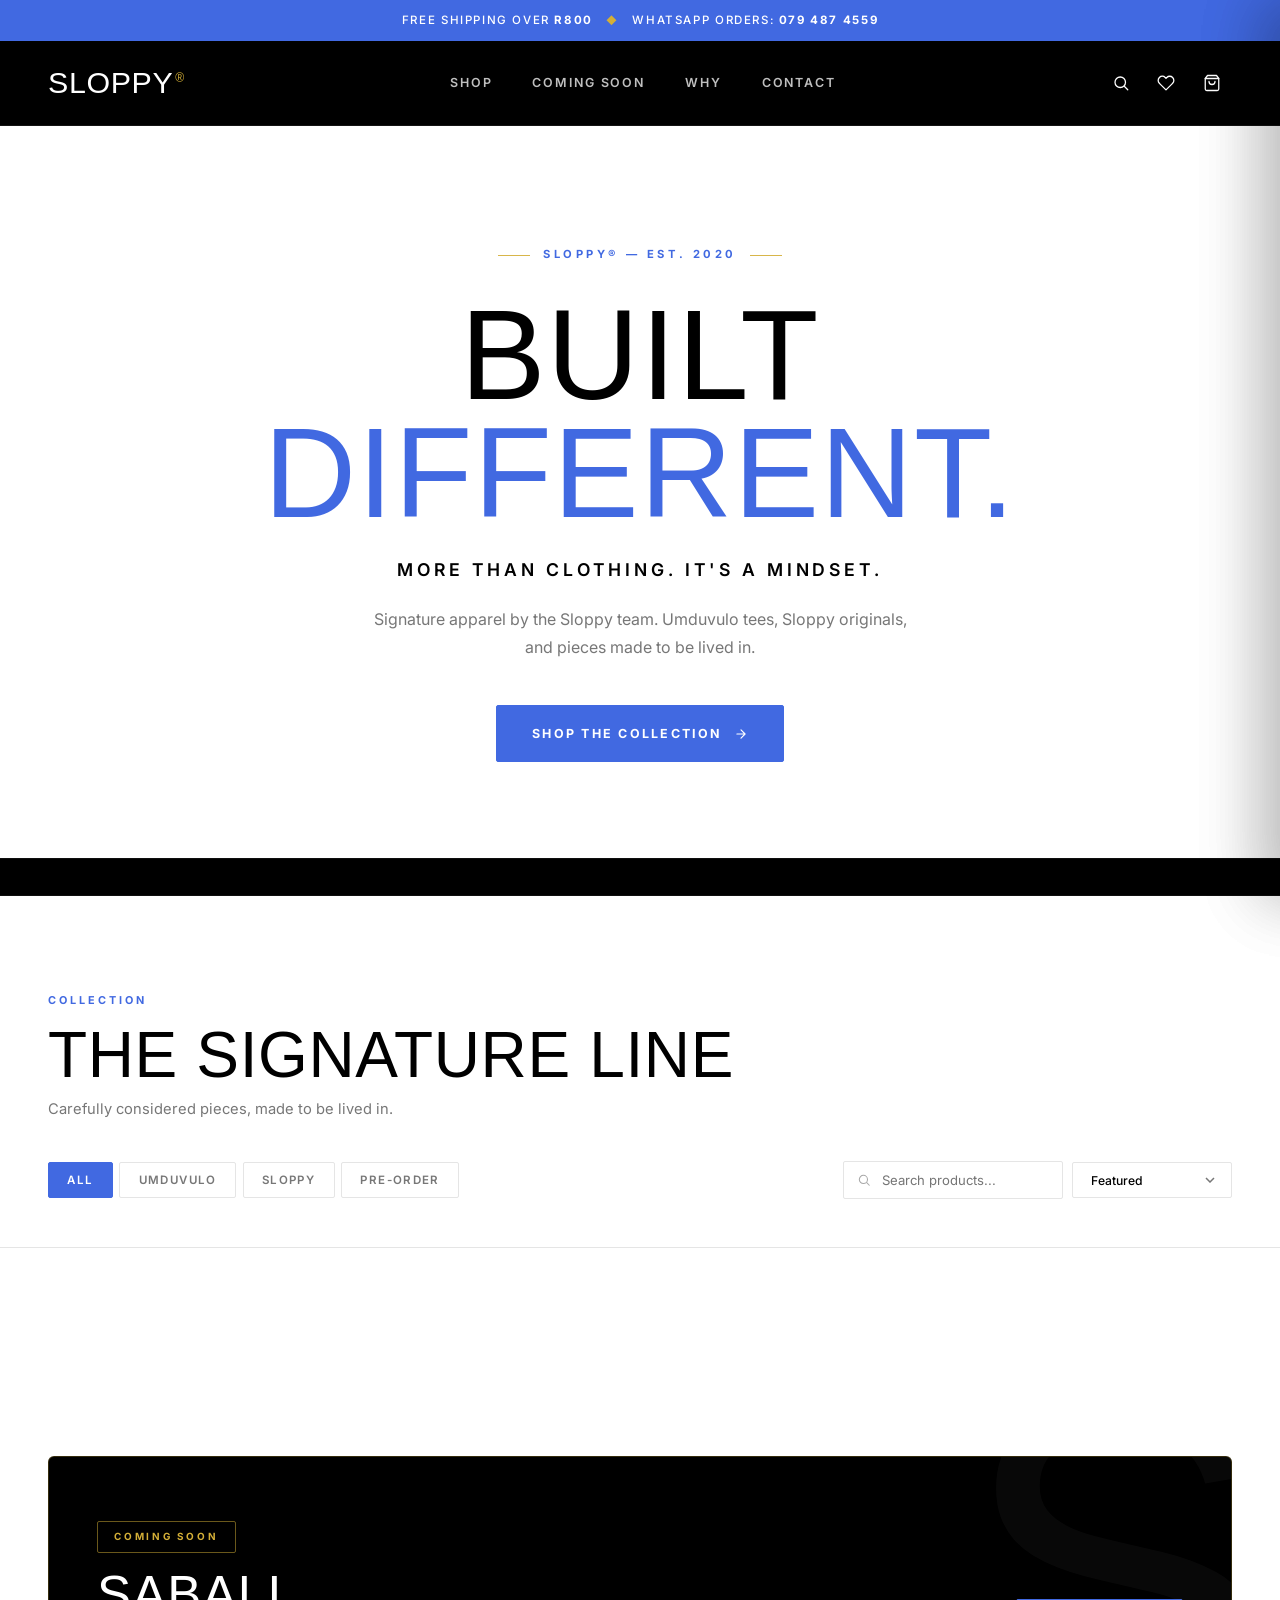
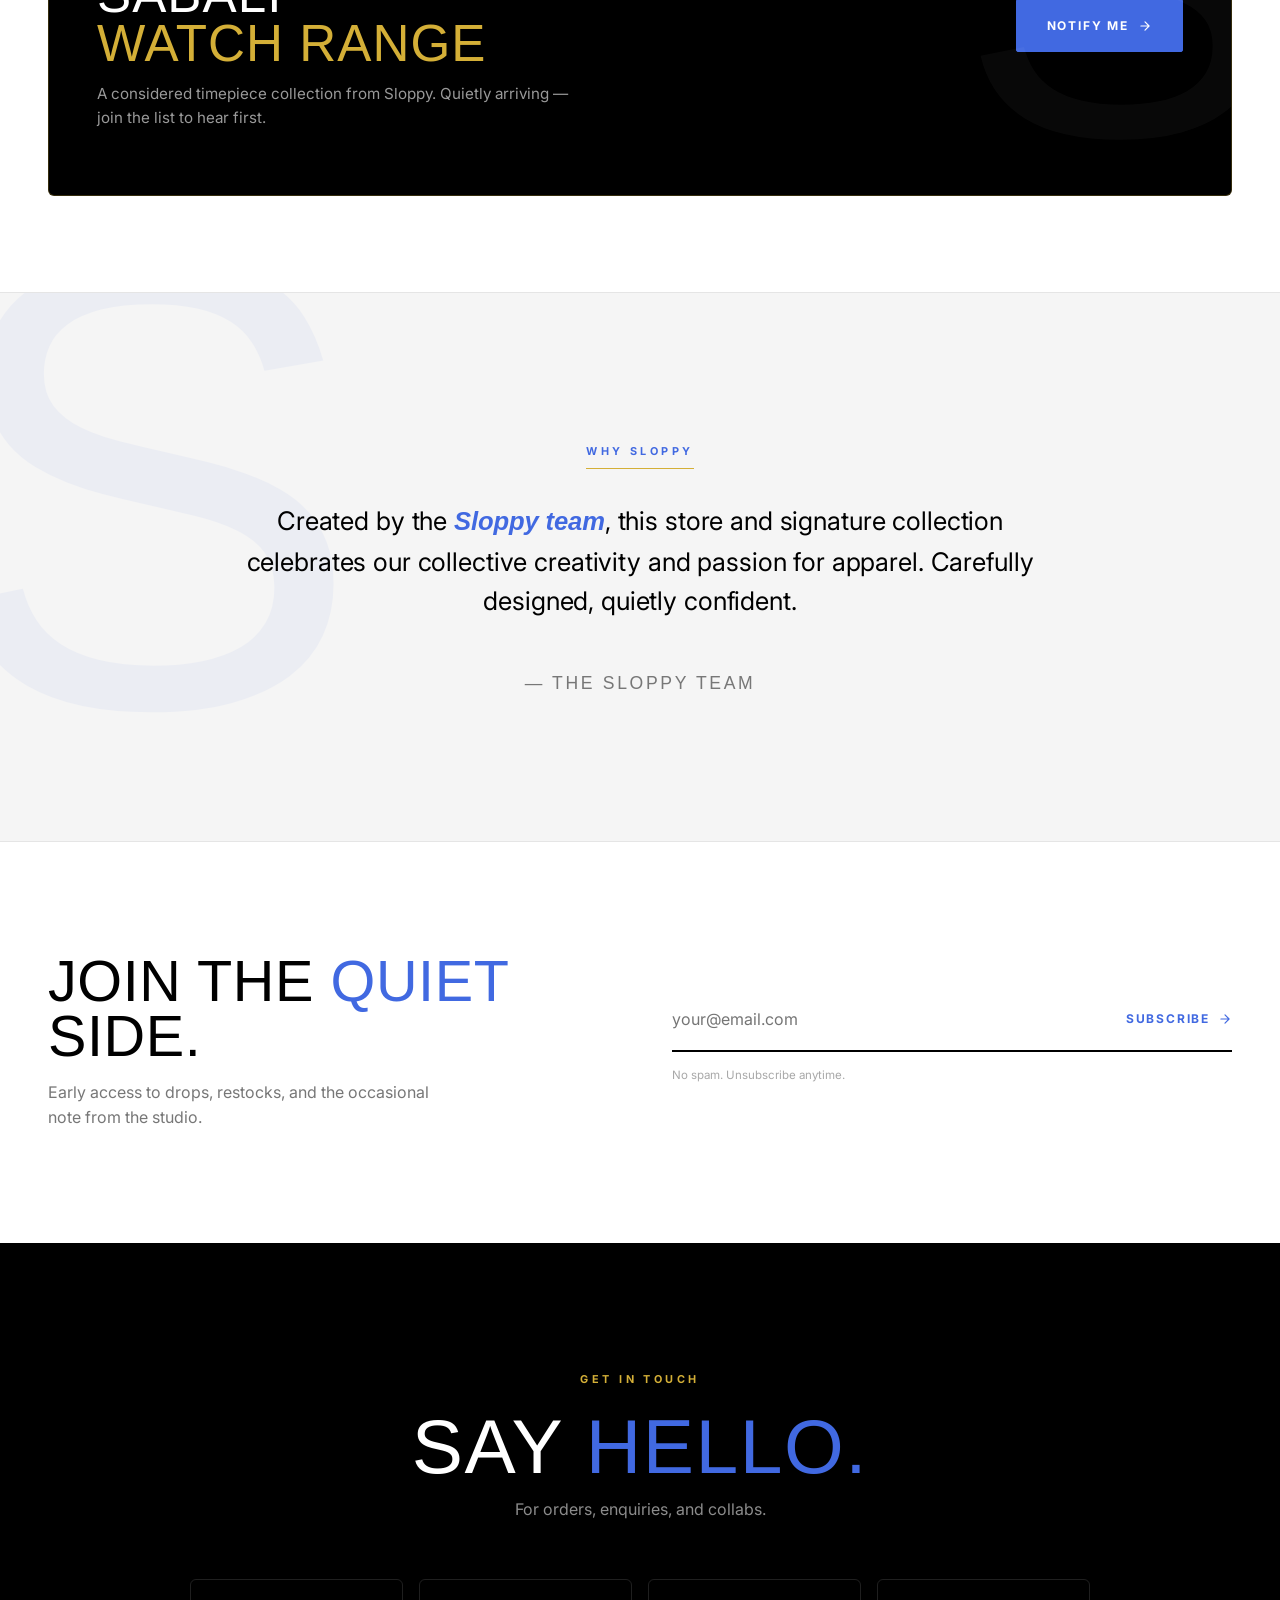
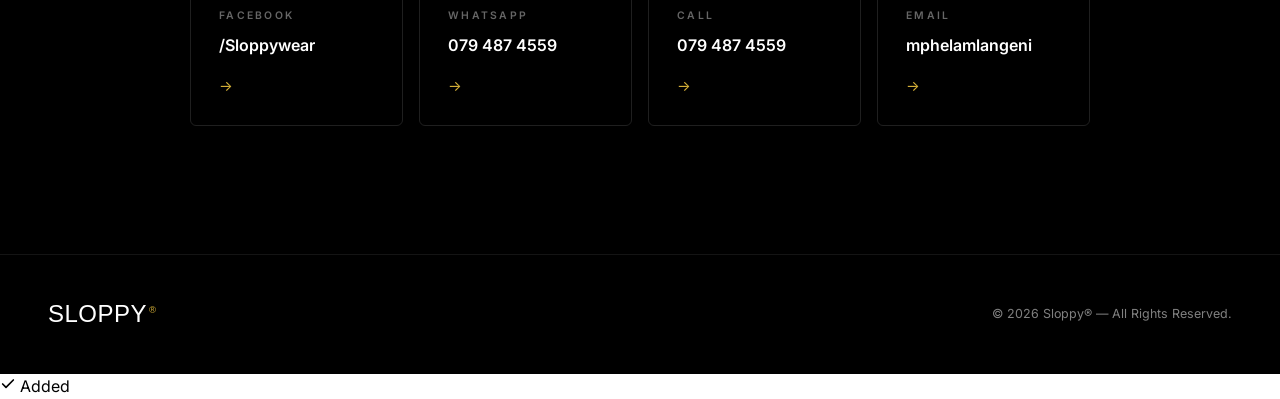
==== commit fc9066f6: "Update index.html" ====
--- a/Index.html
+++ b/Index.html
@@ -142,7 +142,7 @@
     <h2>Say <em>hello.</em></h2>
     <p>For orders, enquiries, and collabs.</p>
     <div class="contact-grid">
-      <a href="https://www.facebook.com/Sloppywear" target="_blank" rel="noopener" class="contact-card">
+      <a href="https://www.facebook.com/sloppywear" target="_blank" rel="noopener" class="contact-card">
         <span class="label">Facebook</span><span class="value">/Sloppywear</span><span class="arrow">→</span>
       </a>
       <a href="https://wa.me/27794874559" target="_blank" rel="noopener" class="contact-card">
--- a/style.css
+++ b/style.css
@@ -0,0 +1,367 @@
+/* ============ RESET & THEME ============ */
+*,*::before,*::after{margin:0;padding:0;box-sizing:border-box}
+:root{
+  --ink:#000000;
+  --ink-2:#111111;
+  --charcoal:#111111;
+  --blue:#4169E1;
+  --blue-deep:#3154B8;
+  --blue-soft:#EEF2FC;
+  --gold:#D4AF37;
+  --gold-soft:#F7F0DA;
+  --white:#FFFFFF;
+  --grey-soft:#F5F5F5;
+  --grey-line:#E5E5E5;
+  --grey:#777777;
+  --grey-light:#A8A8A8;
+  --sale:#C0392B;
+  --bg:#FFFFFF;
+  --display:'Bebas Neue',Impact,sans-serif;
+  --sans:'Inter',-apple-system,BlinkMacSystemFont,sans-serif;
+  --ease:cubic-bezier(.4,0,.2,1);
+  --radius:2px;
+  --radius-lg:6px;
+}
+html{scroll-behavior:smooth;-webkit-text-size-adjust:100%}
+body{
+  font-family:var(--sans);color:var(--ink);background:var(--bg);
+  line-height:1.6;-webkit-font-smoothing:antialiased;overflow-x:hidden;
+}
+img{max-width:100%;display:block}
+a{color:inherit;text-decoration:none}
+button{font-family:inherit;cursor:pointer;border:none;background:none;color:inherit;font-size:inherit}
+input,select{font-family:inherit;font-size:inherit;color:inherit}
+::selection{background:var(--blue);color:#fff}
+
+/* ============ ANNOUNCEMENT ============ */
+.announce{
+  background:var(--blue);color:#fff;text-align:center;
+  font-size:.72rem;letter-spacing:.14em;text-transform:uppercase;
+  padding:.7rem 1rem;font-weight:500;position:relative;z-index:101;
+}
+.announce strong{color:#fff;font-weight:700}
+.announce .dot{color:var(--gold);margin:0 .55rem;font-size:.9em}
+
+/* ============ NAV ============ */
+nav{
+  position:sticky;top:0;left:0;width:100%;z-index:100;
+  background:var(--ink);
+  border-bottom:1px solid rgba(255,255,255,.08);
+  transition:box-shadow .3s var(--ease);
+}
+nav.scrolled{box-shadow:0 2px 24px rgba(0,0,0,.35)}
+.nav-inner{
+  max-width:1440px;margin:0 auto;padding:1.1rem 3rem;
+  display:flex;align-items:center;justify-content:space-between;gap:1rem;
+}
+.nav-logo{display:flex;align-items:center}
+.nav-logo img{height:42px;width:auto;display:block;border-radius:2px}
+.nav-links{display:flex;gap:2.5rem;font-size:.78rem;font-weight:600;letter-spacing:.15em;text-transform:uppercase}
+.nav-links a{color:rgba(255,255,255,.75);position:relative;padding:.3rem 0;transition:color .3s}
+.nav-links a::after{
+  content:'';position:absolute;left:0;bottom:-2px;height:2px;width:0;
+  background:var(--blue);transition:width .3s var(--ease);
+}
+.nav-links a:hover{color:#fff}
+.nav-links a:hover::after{width:100%;background:var(--gold)}
+.nav-actions{display:flex;align-items:center;gap:.35rem}
+.icon-btn{
+  width:40px;height:40px;border-radius:50%;display:flex;
+  align-items:center;justify-content:center;position:relative;
+  color:#fff;transition:background .25s var(--ease),color .25s var(--ease);
+}
+.icon-btn:hover{background:rgba(65,105,225,.25);color:#fff}
+.icon-btn .count{
+  position:absolute;top:4px;right:4px;
+  background:var(--blue);color:#fff;font-size:.6rem;font-weight:700;
+  min-width:15px;height:15px;border-radius:50%;
+  display:flex;align-items:center;justify-content:center;
+  padding:0 4px;transition:transform .3s var(--ease);
+  border:1px solid var(--ink);
+}
+.icon-btn .count.pulse{transform:scale(1.4)}
+.icon-btn .count[data-empty="true"]{display:none}
+.hamburger{display:none;flex-direction:column;gap:5px;padding:.5rem;width:40px;height:40px;justify-content:center;align-items:center}
+.hamburger span{width:20px;height:2px;background:#fff;transition:all .3s var(--ease)}
+
+/* ============ HERO ============ */
+.hero{
+  padding:7rem 3rem 6rem;max-width:1440px;margin:0 auto;text-align:center;position:relative;
+  background:var(--white);
+}
+.hero-eyebrow{
+  font-size:.7rem;letter-spacing:.32em;text-transform:uppercase;
+  color:var(--blue);font-weight:700;margin-bottom:2rem;
+  display:inline-flex;align-items:center;gap:.8rem;
+}
+.hero-eyebrow::before,.hero-eyebrow::after{content:'';width:32px;height:1px;background:var(--gold);opacity:.9}
+.hero h1{
+  font-family:var(--display);font-weight:400;text-transform:uppercase;
+  font-size:clamp(3.2rem,10vw,8rem);letter-spacing:.01em;
+  line-height:.92;margin-bottom:1.5rem;color:var(--ink);
+}
+.hero h1 em{font-style:normal;color:var(--blue);display:block}
+.hero .hero-sub{
+  font-family:var(--sans);font-weight:600;
+  font-size:clamp(.85rem,1.6vw,1.1rem);letter-spacing:.22em;text-transform:uppercase;
+  color:var(--ink);margin-bottom:1.35rem;
+}
+.hero p.hero-desc{font-size:1rem;color:var(--grey);max-width:540px;margin:0 auto;line-height:1.75}
+.hero-cta{
+  margin-top:2.75rem;display:inline-flex;align-items:center;gap:.7rem;
+  background:var(--blue);color:#fff;padding:1.1rem 2.2rem;border-radius:var(--radius);
+  font-size:.78rem;font-weight:700;letter-spacing:.18em;text-transform:uppercase;
+  transition:all .3s var(--ease);
+  border:1px solid var(--blue);
+}
+.hero-cta:hover{background:var(--blue-deep);border-color:var(--blue-deep);transform:translateY(-2px)}
+.hero-cta svg{transition:transform .3s var(--ease)}
+.hero-cta:hover svg{transform:translateX(4px)}
+
+/* ============ MARQUEE ============ */
+.marquee{background:var(--ink);color:#fff;overflow:hidden;padding:1.1rem 0;border-top:1px solid rgba(255,255,255,.06);border-bottom:1px solid rgba(255,255,255,.06)}
+.marquee-track{display:flex;white-space:nowrap;animation:scroll 32s linear infinite;width:max-content}
+.marquee-item{font-family:var(--display);font-size:1.15rem;letter-spacing:.15em;text-transform:uppercase;padding:0 2rem;display:inline-flex;align-items:center;gap:2rem;opacity:.9}
+.marquee-item::after{content:'◆';color:var(--gold);font-style:normal;font-size:.55rem}
+@keyframes scroll{to{transform:translateX(-50%)}}
+
+/* ============ SECTION HEAD ============ */
+.section-head{
+  max-width:1440px;margin:0 auto;padding:6rem 3rem 0;
+  display:flex;align-items:flex-end;justify-content:space-between;gap:1rem;flex-wrap:wrap;
+}
+.section-head .titles h2{font-family:var(--display);font-size:clamp(2.4rem,5vw,4rem);font-weight:400;letter-spacing:.01em;text-transform:uppercase;line-height:.95;margin-bottom:.75rem}
+.section-head .titles p{color:var(--grey);font-size:.92rem}
+.section-head .titles .eyebrow{font-size:.68rem;letter-spacing:.28em;text-transform:uppercase;color:var(--blue);font-weight:700;display:block;margin-bottom:1rem}
+
+/* ============ SHOP ============ */
+.shop{padding-bottom:7rem;background:var(--white)}
+.controls{
+  max-width:1440px;margin:0 auto;padding:2.5rem 3rem 3rem;
+  display:flex;gap:1rem;flex-wrap:wrap;align-items:center;border-bottom:1px solid var(--grey-line);
+}
+.filter-chips{display:flex;gap:.4rem;flex-wrap:wrap;flex:1}
+.chip{
+  font-size:.72rem;font-weight:600;letter-spacing:.12em;text-transform:uppercase;color:var(--grey);
+  padding:.6rem 1.15rem;border:1px solid var(--grey-line);border-radius:var(--radius);
+  transition:all .25s var(--ease);white-space:nowrap;background:#fff;
+}
+.chip:hover{color:var(--blue);border-color:var(--blue)}
+.chip.active{background:var(--blue);color:#fff;border-color:var(--blue)}
+.controls-right{display:flex;gap:.6rem;align-items:center;flex-wrap:wrap}
+.search-wrap{position:relative;display:flex;align-items:center}
+.search-wrap svg{position:absolute;left:14px;color:var(--grey-light);pointer-events:none}
+.search-input{
+  border:1px solid var(--grey-line);border-radius:var(--radius);
+  padding:.6rem 1rem .6rem 2.4rem;font-size:.82rem;width:220px;background:#fff;
+  transition:border .25s var(--ease),width .3s var(--ease);
+}
+.search-input:focus{outline:none;border-color:var(--blue)}
+.sort-select{
+  border:1px solid var(--grey-line);border-radius:var(--radius);
+  padding:.6rem 2.2rem .6rem 1.1rem;font-size:.76rem;background:#fff;font-weight:500;
+  appearance:none;-webkit-appearance:none;
+  background-image:url("data:image/svg+xml;charset=utf-8,%3Csvg xmlns='http://www.w3.org/2000/svg' width='10' height='6' viewBox='0 0 10 6'%3E%3Cpath fill='none' stroke='%23777777' stroke-width='1.5' d='M1 1l4 4 4-4'/%3E%3C/svg%3E");
+  background-repeat:no-repeat;background-position:right 1rem center;cursor:pointer;transition:border .25s var(--ease);
+}
+.sort-select:focus{outline:none;border-color:var(--blue)}
+
+/* ============ PRODUCT GRID ============ */
+.grid{
+  max-width:1440px;margin:0 auto;padding:3rem;
+  display:grid;grid-template-columns:repeat(auto-fill,minmax(280px,1fr));
+  gap:3.5rem 2rem;
+}
+.card{cursor:pointer;display:flex;flex-direction:column;animation:fadeUp .5s var(--ease) both}
+@keyframes fadeUp{from{opacity:0;transform:translateY(16px)}to{opacity:1;transform:none}}
+.card-media{position:relative;width:100%;aspect-ratio:3/4;background:var(--grey-soft);overflow:hidden;margin-bottom:1.15rem}
+.card-media img{position:absolute;inset:0;width:100%;height:100%;object-fit:cover;transition:opacity .5s var(--ease),transform .7s var(--ease)}
+.card-media .img-2{opacity:0}
+.card:hover .img-1{opacity:0}
+.card:hover .img-2{opacity:1}
+.card:hover .card-media img{transform:scale(1.03)}
+.badge{
+  position:absolute;top:.85rem;left:.85rem;z-index:2;
+  background:#fff;color:var(--ink);font-size:.6rem;font-weight:700;
+  letter-spacing:.15em;text-transform:uppercase;padding:.4rem .75rem;border-radius:var(--radius);
+  border:1px solid var(--gold);
+}
+.badge.sale{background:var(--sale);color:#fff;border-color:var(--sale)}
+.badge.pre{background:var(--blue);color:#fff;border-color:var(--blue)}
+.badge.sold{background:var(--ink);color:#fff;border-color:var(--ink)}
+.wish-btn{
+  position:absolute;top:.75rem;right:.75rem;z-index:2;
+  width:34px;height:34px;border-radius:50%;
+  background:rgba(255,255,255,.94);backdrop-filter:blur(6px);
+  display:flex;align-items:center;justify-content:center;color:var(--ink);
+  transition:all .25s var(--ease);
+}
+.wish-btn:hover{background:#fff;color:var(--blue);transform:scale(1.06)}
+.wish-btn.active{color:var(--blue)}
+.wish-btn.active svg{fill:var(--blue);stroke:var(--blue)}
+.card-quick{
+  position:absolute;left:.85rem;right:.85rem;bottom:.85rem;z-index:2;
+  background:var(--blue);color:#fff;text-align:center;padding:.85rem;
+  border-radius:var(--radius);font-size:.7rem;font-weight:700;
+  letter-spacing:.15em;text-transform:uppercase;opacity:0;transform:translateY(10px);
+  transition:all .3s var(--ease);pointer-events:none;
+}
+.card:hover .card-quick{opacity:1;transform:none}
+.card-info{display:flex;flex-direction:column;gap:.35rem}
+.card-name{font-size:.92rem;font-weight:600;line-height:1.35;letter-spacing:.01em}
+.card-price{font-size:.9rem;color:var(--blue);font-weight:700;display:flex;gap:.5rem;align-items:baseline}
+.card-price .compare{color:var(--grey-light);font-weight:400;text-decoration:line-through;font-size:.82rem}
+.card-cat{font-size:.65rem;color:var(--grey);letter-spacing:.18em;text-transform:uppercase;font-weight:600}
+
+.empty-results{grid-column:1/-1;text-align:center;padding:5rem 1rem;color:var(--grey)}
+.empty-results h3{font-family:var(--display);font-size:2rem;color:var(--ink);margin-bottom:.5rem;font-weight:400;text-transform:uppercase;letter-spacing:.02em}
+
+/* ============ COMING SOON ============ */
+.coming-soon{
+  max-width:1440px;margin:0 auto;padding:0 3rem 6rem;
+}
+.cs-card{
+  background:var(--ink);color:#fff;border-radius:var(--radius-lg);
+  padding:4rem 3rem;display:grid;grid-template-columns:1fr auto;
+  gap:2rem;align-items:center;position:relative;overflow:hidden;
+  border:1px solid rgba(212,175,55,.25);
+}
+.cs-card::before{
+  content:'S';position:absolute;font-family:var(--display);font-size:30rem;
+  color:#fff;opacity:.03;top:-8rem;right:-3rem;font-weight:400;line-height:1;
+}
+.cs-tag{
+  display:inline-block;font-size:.62rem;letter-spacing:.28em;text-transform:uppercase;
+  color:var(--gold);font-weight:700;margin-bottom:1.15rem;
+  border:1px solid rgba(212,175,55,.5);padding:.45rem 1rem;border-radius:var(--radius);
+}
+.cs-card h3{
+  font-family:var(--display);font-size:clamp(2rem,4vw,3.2rem);
+  font-weight:400;letter-spacing:.02em;text-transform:uppercase;line-height:.95;margin-bottom:.85rem;
+}
+.cs-card h3 em{font-style:normal;color:var(--gold);display:block}
+.cs-card p{color:rgba(255,255,255,.6);font-size:.95rem;max-width:500px}
+.cs-btn{
+  display:inline-flex;align-items:center;gap:.6rem;
+  background:var(--blue);color:#fff;padding:1rem 1.85rem;border-radius:var(--radius);
+  font-size:.75rem;font-weight:700;letter-spacing:.15em;text-transform:uppercase;
+  transition:all .3s var(--ease);white-space:nowrap;border:1px solid var(--blue);
+}
+.cs-btn:hover{background:var(--blue-deep);border-color:var(--blue-deep);transform:translateY(-2px)}
+.cs-btn svg{transition:transform .3s var(--ease)}
+.cs-btn:hover svg{transform:translateX(3px)}
+
+/* ============ EDITORIAL ============ */
+.editorial{
+  background:var(--grey-soft);padding:9rem 3rem;
+  border-top:1px solid var(--grey-line);border-bottom:1px solid var(--grey-line);
+  text-align:center;position:relative;overflow:hidden;
+}
+.editorial::before{
+  content:'S';position:absolute;font-family:var(--display);font-size:40rem;
+  color:var(--blue);opacity:.05;top:-8rem;left:-4rem;font-weight:400;line-height:1;pointer-events:none;
+}
+.editorial-inner{max-width:820px;margin:0 auto;position:relative}
+.editorial-eyebrow{font-size:.68rem;letter-spacing:.32em;text-transform:uppercase;color:var(--blue);font-weight:700;margin-bottom:2rem;display:inline-block;padding-bottom:.5rem;border-bottom:1px solid var(--gold)}
+.editorial p{font-family:var(--sans);font-weight:400;font-size:clamp(1.15rem,2.2vw,1.6rem);line-height:1.55;color:var(--ink);letter-spacing:-.005em}
+.editorial p em{font-style:italic;color:var(--blue);font-weight:600}
+.editorial-sign{margin-top:3rem;font-family:var(--display);font-size:1.1rem;letter-spacing:.15em;text-transform:uppercase;color:var(--grey)}
+
+/* ============ NEWSLETTER ============ */
+.newsletter{
+  padding:7rem 3rem;max-width:1440px;margin:0 auto;
+  display:grid;grid-template-columns:1fr 1fr;gap:4rem;align-items:center;
+}
+.newsletter h2{font-family:var(--display);font-size:clamp(2.2rem,4.5vw,3.6rem);font-weight:400;letter-spacing:.01em;text-transform:uppercase;line-height:.95;margin-bottom:1rem}
+.newsletter h2 em{font-style:normal;color:var(--blue)}
+.newsletter p{color:var(--grey);max-width:400px}
+.nl-form{display:flex;flex-direction:column;gap:.85rem}
+.nl-input-wrap{display:flex;gap:.6rem;border-bottom:2px solid var(--ink);padding-bottom:.85rem}
+.nl-input{flex:1;border:none;background:none;font-size:1rem;padding:.5rem 0}
+.nl-input:focus{outline:none}
+.nl-submit{display:flex;align-items:center;gap:.5rem;font-size:.75rem;font-weight:700;letter-spacing:.15em;text-transform:uppercase;color:var(--blue);transition:gap .3s var(--ease)}
+.nl-submit:hover{gap:.85rem}
+.nl-note{font-size:.72rem;color:var(--grey-light)}
+.nl-success{display:none;padding:1.5rem;background:var(--blue-soft);border-radius:var(--radius-lg);color:var(--blue);font-weight:600;align-items:center;gap:.75rem;border:1px solid rgba(65,105,225,.25)}
+.nl-success.show{display:flex}
+
+/* ============ CONTACT ============ */
+.contact{background:var(--ink);color:#fff;padding:8rem 3rem;text-align:center}
+.contact-inner{max-width:900px;margin:0 auto}
+.contact .eyebrow{font-size:.68rem;letter-spacing:.32em;text-transform:uppercase;color:var(--gold);font-weight:700;margin-bottom:1.5rem;display:block}
+.contact h2{font-family:var(--display);font-size:clamp(2.6rem,6vw,4.8rem);font-weight:400;letter-spacing:.02em;text-transform:uppercase;line-height:.9;margin-bottom:1rem}
+.contact h2 em{font-style:normal;color:var(--blue)}
+.contact > .contact-inner > p{color:rgba(255,255,255,.55);margin-bottom:3.5rem;font-size:1rem}
+.contact-grid{display:grid;grid-template-columns:repeat(auto-fit,minmax(200px,1fr));gap:1rem;text-align:left}
+.contact-card{
+  border:1px solid rgba(255,255,255,.12);border-radius:var(--radius-lg);
+  padding:1.75rem;transition:all .3s var(--ease);display:flex;flex-direction:column;gap:.5rem;
+}
+.contact-card:hover{border-color:var(--gold);background:rgba(65,105,225,.18);transform:translateY(-3px)}
+.contact-card .label{font-size:.65rem;letter-spacing:.22em;text-transform:uppercase;color:rgba(255,255,255,.4);font-weight:600}
+.contact-card .value{font-size:1rem;font-weight:600;color:#fff}
+.contact-card .arrow{margin-top:.5rem;font-size:.9rem;color:var(--gold);transition:transform .3s var(--ease)}
+.contact-card:hover .arrow{transform:translateX(4px)}
+
+/* ============ FOOTER ============ */
+footer{
+  background:var(--ink);color:rgba(255,255,255,.5);padding:2.5rem 3rem;
+  border-top:1px solid rgba(255,255,255,.08);
+  display:flex;justify-content:space-between;align-items:center;
+  flex-wrap:wrap;gap:1rem;font-size:.78rem;
+}
+footer .f-logo{display:flex;align-items:center}
+footer .f-logo img{height:38px;width:auto;display:block;border-radius:2px}
+
+/* ============ OVERLAY ============ */
+.overlay{
+  position:fixed;inset:0;background:rgba(0,0,0,.6);
+  backdrop-filter:blur(2px);-webkit-backdrop-filter:blur(2px);
+  opacity:0;visibility:hidden;transition:all .35s var(--ease);z-index:190;
+}
+.overlay.open{opacity:1;visibility:visible}
+
+/* ============ DRAWERS ============ */
+.drawer{
+  position:fixed;top:0;right:0;width:100%;max-width:440px;height:100%;
+  background:#fff;z-index:200;display:flex;flex-direction:column;
+  transform:translateX(100%);transition:transform .45s var(--ease);
+  box-shadow:-20px 0 60px rgba(0,0,0,.15);
+}
+.drawer.open{transform:none}
+.drawer-head{padding:1.4rem 1.6rem;display:flex;align-items:center;justify-content:space-between;border-bottom:1px solid var(--grey-line)}
+.drawer-head h3{font-family:var(--display);font-size:1.5rem;font-weight:400;letter-spacing:.02em;text-transform:uppercase}
+.drawer-head h3 span{color:var(--grey);font-family:var(--sans);font-size:.85rem;font-weight:400;margin-left:.4rem;text-transform:none;letter-spacing:0}
+.close-btn{width:36px;height:36px;border-radius:50%;display:flex;align-items:center;justify-content:center;transition:background .2s var(--ease);color:var(--ink)}
+.close-btn:hover{background:var(--grey-soft)}
+.drawer-body{flex:1;overflow-y:auto;padding:1.4rem 1.6rem}
+
+.ship-bar{padding:1rem 1.6rem;background:var(--blue-soft);border-bottom:1px solid var(--grey-line);font-size:.78rem}
+.ship-bar .ship-text{color:var(--ink);margin-bottom:.55rem;font-weight:500}
+.ship-bar .ship-text strong{color:var(--blue)}
+.ship-track{height:4px;background:rgba(65,105,225,.15);border-radius:50px;overflow:hidden}
+.ship-fill{height:100%;background:var(--blue);border-radius:50px;transition:width .5s var(--ease)}
+
+.empty-state{text-align:center;padding:4rem 1rem;color:var(--grey)}
+.empty-state svg{margin:0 auto 1.5rem;color:var(--grey-light)}
+.empty-state p{font-size:.92rem;margin-bottom:1.5rem}
+.empty-state button{color:var(--blue);font-weight:700;font-size:.78rem;letter-spacing:.12em;text-transform:uppercase;border-bottom:1px solid var(--blue);padding-bottom:3px;transition:opacity .2s}
+.empty-state button:hover{opacity:.7}
+
+.cart-item{
+  display:grid;grid-template-columns:78px 1fr auto;gap:1rem;
+  padding-bottom:1.4rem;margin-bottom:1.4rem;border-bottom:1px solid var(--grey-line);
+  animation:fadeUp .3s var(--ease) both;
+}
+.cart-item:last-child{border-bottom:none;margin-bottom:0}
+.cart-item-img{width:78px;height:100px;background:var(--grey-soft);overflow:hidden;border-radius:var(--radius)}
+.cart-item-img img{width:100%;height:100%;object-fit:cover}
+.cart-item-info{display:flex;flex-direction:column;gap:.3rem;min-width:0}
+.cart-item-name{font-size:.88rem;font-weight:600;line-height:1.3}
+.cart-item-meta{font-size:.74rem;color:var(--grey)}
+.cart-item-price{font-size:.85rem;color:var(--blue);font-weight:700;margin-top:.4rem}
+.qty{display:inline-flex;align-items:center;gap:.5rem;border:1px solid var(--grey-line);border-radius:var(--radius);padding:.2rem .45rem;margin-top:.6rem;width:fit-content}
+.qty button{width:22px;height:22px;display:flex;align-items:center;justify-content:center;font-size:.9rem;color:var(--grey);transition:color .2s;border-radius:50%}
+.qty button:hover{color:var(--blue);background:var(--blue-soft)}
+.qty span{font-size:.82rem;font-weight:700;min-width:16px;text-align:center}
+.remove{font-size:.68rem;color:var(--grey-light);text-align:right;align-self:flex-start;transition:color .2s;l
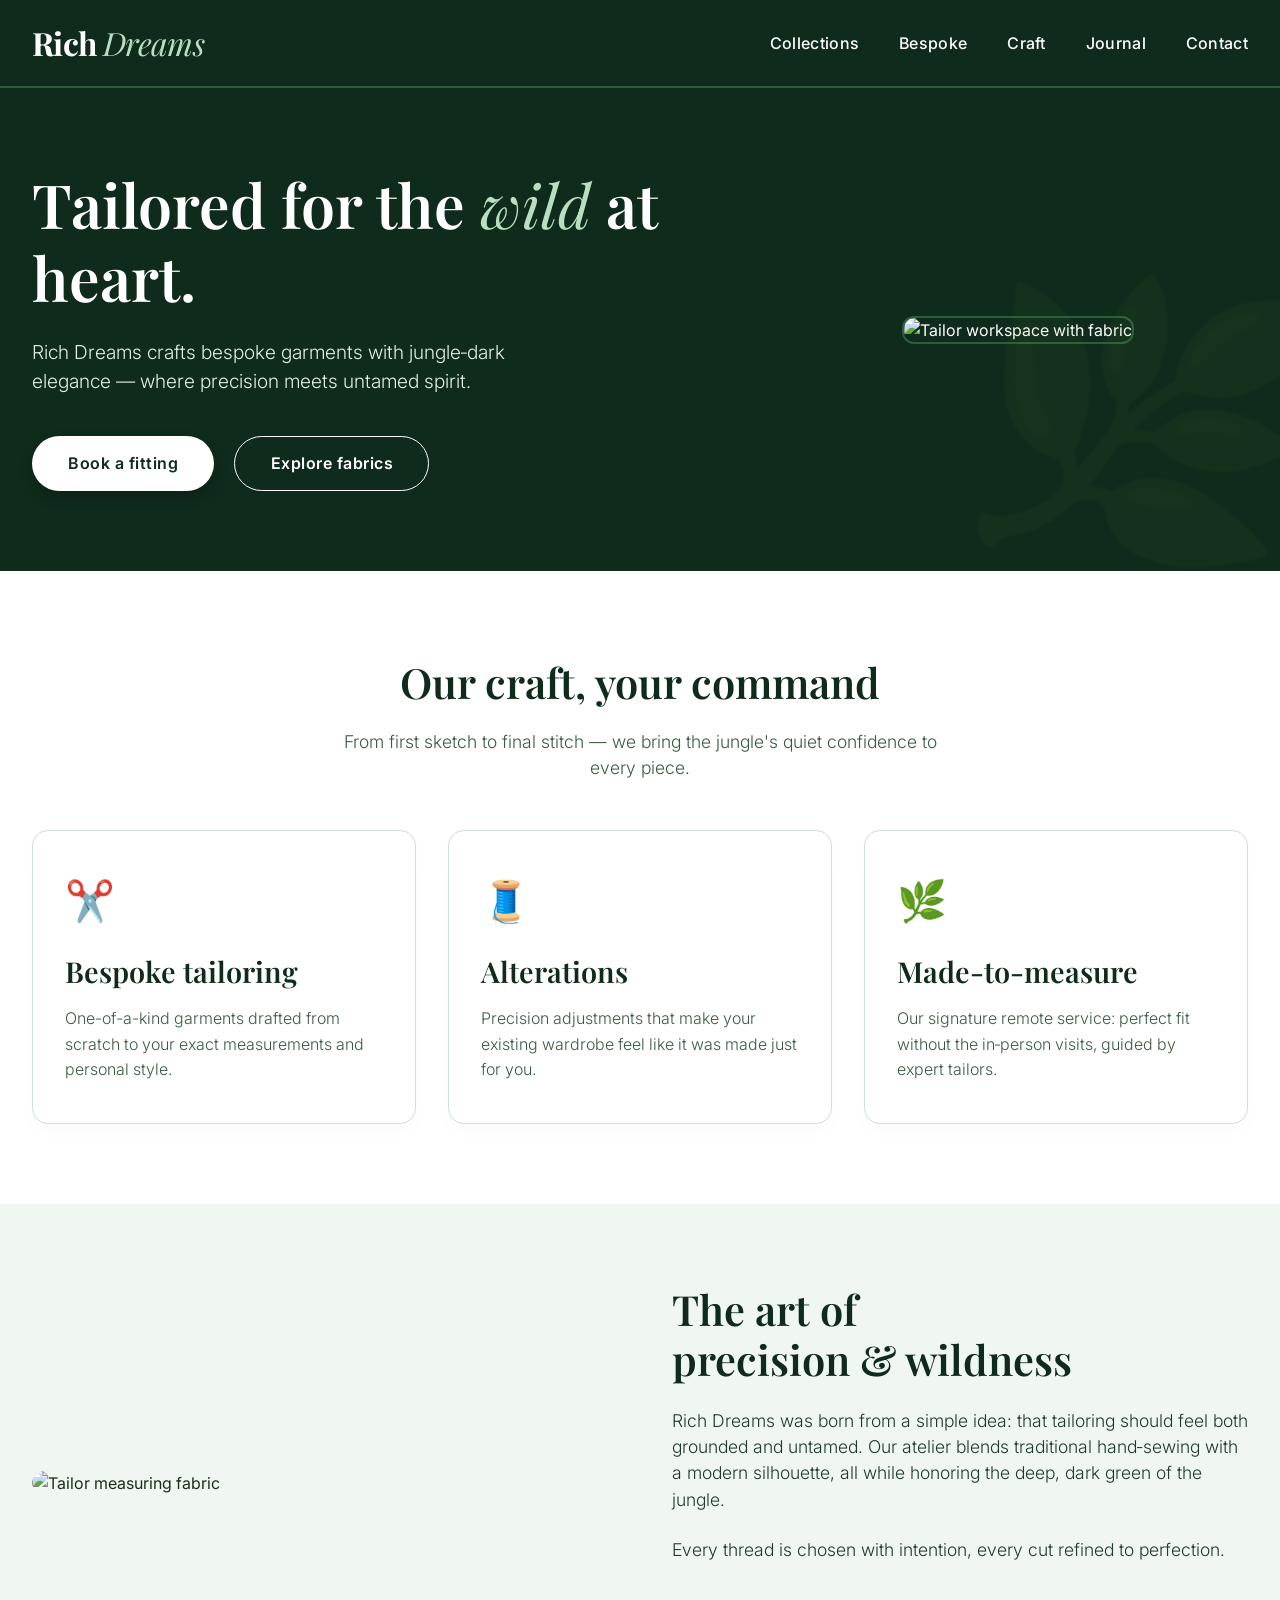
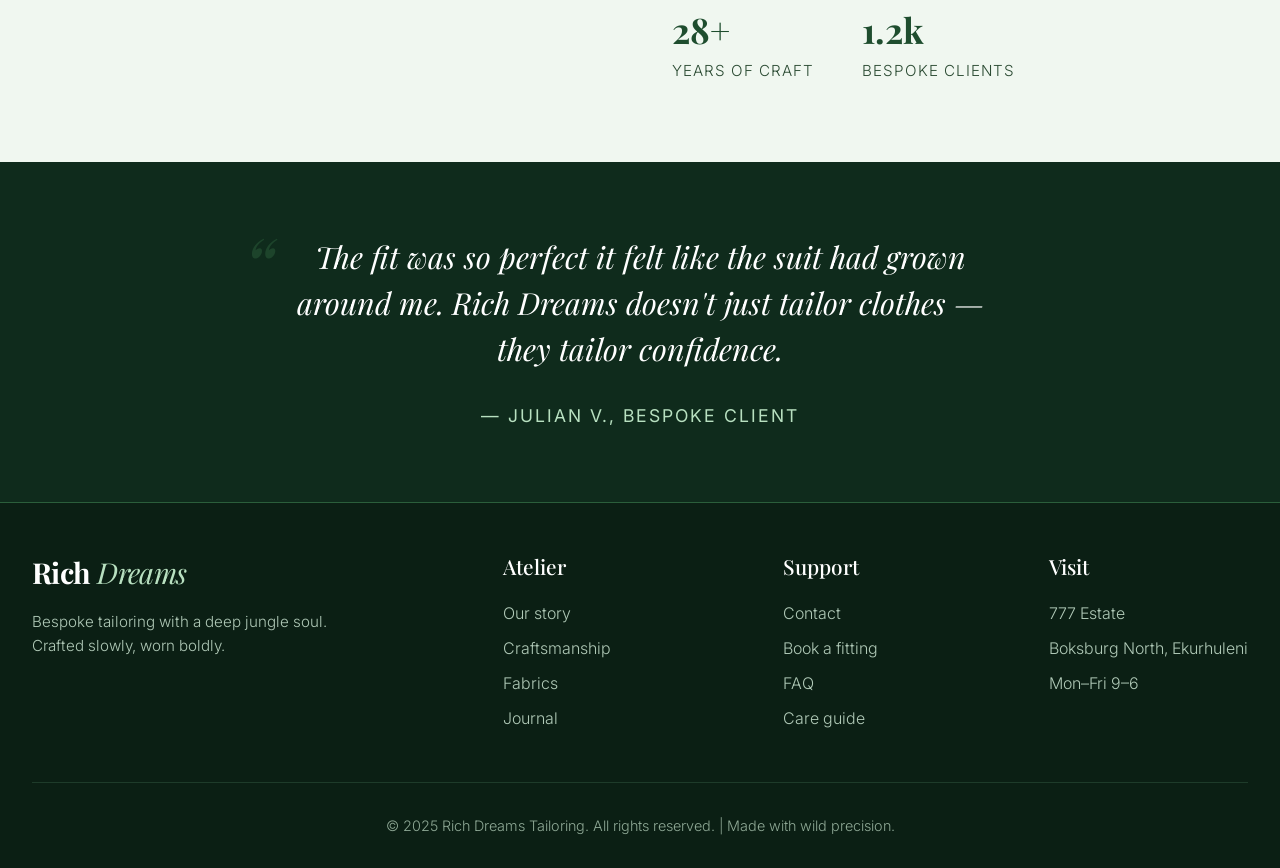
==== commit 8301aef5: "Update Index.html" ====
--- a/Index.html
+++ b/Index.html
@@ -1,219 +1,664 @@
 <!DOCTYPE html>
 <html lang="en">
 <head>
-<meta charset="UTF-8">
-<meta name="viewport" content="width=device-width, initial-scale=1.0">
-<title>Sloppy® — Apparel Store</title>
-<meta name="description" content="Sloppy® — carefully designed apparel. Umduvulo tees, Sloppy signature pieces, and more.">
-<link rel="preconnect" href="https://fonts.googleapis.com">
-<link rel="preconnect" href="https://fonts.gstatic.com" crossorigin>
-<link href="https://fonts.googleapis.com/css2?family=Bebas+Neue&family=Inter:wght@300;400;500;600;700&display=swap" rel="stylesheet">
-<link rel="stylesheet" href="style.css">
+  <meta charset="UTF-8">
+  <meta name="viewport" content="width=device-width, initial-scale=1.0">
+  <title>Rich Dreams | Tailor</title>
+  <!-- Google Fonts for elegant, professional typography -->
+  <link rel="preconnect" href="https://fonts.googleapis.com">
+  <link rel="preconnect" href="https://fonts.gstatic.com" crossorigin>
+  <link href="https://fonts.googleapis.com/css2?family=Inter:opsz,wght@14..32,300;14..32,400;14..32,600;14..32,700&family=Playfair+Display:ital,wght@0,400;0,500;0,600;0,700;1,400&display=swap" rel="stylesheet">
+  <style>
+    * {
+      margin: 0;
+      padding: 0;
+      box-sizing: border-box;
+    }
+
+    body {
+      background-color: #f9fbf9; /* crisp white base, slight off-white for warmth */
+      font-family: 'Inter', sans-serif;
+      color: #1a2e1a; /* deep forest text for readability */
+      line-height: 1.5;
+    }
+
+    /* jungle dark green: #0f2b1c, #1c3b2a, #1e4d2e, #0b1f14 */
+    .jungle-dark {
+      background-color: #0f2b1c; /* rich jungle green */
+      color: #ffffff;
+    }
+
+    .jungle-accent {
+      background-color: #1e4d2e; /* vibrant jungle leaf */
+    }
+
+    .white-bg {
+      background-color: #ffffff;
+    }
+
+    .container {
+      max-width: 1280px;
+      margin: 0 auto;
+      padding: 0 2rem;
+    }
+
+    /* Navigation */
+    nav {
+      background-color: #0f2b1c;
+      padding: 1.2rem 0;
+      border-bottom: 2px solid #2b5e3b;
+      box-shadow: 0 4px 12px rgba(0, 20, 0, 0.3);
+    }
+
+    .nav-container {
+      display: flex;
+      justify-content: space-between;
+      align-items: center;
+    }
+
+    .logo {
+      font-family: 'Playfair Display', serif;
+      font-size: 2rem;
+      font-weight: 700;
+      letter-spacing: -0.02em;
+      color: #ffffff;
+      text-decoration: none;
+    }
+
+    .logo span {
+      color: #b8e0c0; /* soft jungle mist */
+      font-weight: 400;
+      font-style: italic;
+    }
+
+    .nav-links {
+      display: flex;
+      gap: 2.5rem;
+      list-style: none;
+    }
+
+    .nav-links a {
+      color: #ffffff;
+      text-decoration: none;
+      font-weight: 500;
+      font-size: 1rem;
+      letter-spacing: 0.3px;
+      transition: color 0.2s ease;
+      padding-bottom: 4px;
+      border-bottom: 2px solid transparent;
+    }
+
+    .nav-links a:hover {
+      color: #b8e0c0;
+      border-bottom-color: #b8e0c0;
+    }
+
+    /* Hero section */
+    .hero {
+      background-color: #0f2b1c;
+      color: #ffffff;
+      padding: 5rem 0;
+      position: relative;
+      overflow: hidden;
+    }
+
+    .hero::after {
+      content: "🌿";
+      font-size: 18rem;
+      position: absolute;
+      bottom: -60px;
+      right: -40px;
+      opacity: 0.06;
+      transform: rotate(15deg);
+      pointer-events: none;
+    }
+
+    .hero-content {
+      display: flex;
+      align-items: center;
+      gap: 4rem;
+    }
+
+    .hero-text {
+      flex: 1.2;
+    }
+
+    .hero-text h1 {
+      font-family: 'Playfair Display', serif;
+      font-size: 3.8rem;
+      font-weight: 600;
+      line-height: 1.2;
+      margin-bottom: 1.5rem;
+      color: #ffffff;
+    }
+
+    .hero-text h1 i {
+      color: #b8e0c0;
+      font-style: italic;
+      font-weight: 400;
+    }
+
+    .hero-text p {
+      font-size: 1.2rem;
+      color: #e2f0e6;
+      margin-bottom: 2.5rem;
+      max-width: 550px;
+      font-weight: 300;
+    }
+
+    .btn {
+      display: inline-block;
+      background-color: #ffffff;
+      color: #0f2b1c;
+      font-weight: 600;
+      padding: 0.9rem 2.2rem;
+      border-radius: 40px;
+      text-decoration: none;
+      font-size: 1rem;
+      letter-spacing: 0.5px;
+      transition: all 0.2s;
+      border: 1px solid transparent;
+      box-shadow: 0 6px 14px rgba(0, 0, 0, 0.2);
+    }
+
+    .btn:hover {
+      background-color: #e0f0e4;
+      transform: translateY(-2px);
+      box-shadow: 0 12px 20px rgba(0, 0, 0, 0.3);
+    }
+
+    .btn-outline {
+      background: transparent;
+      border: 1.5px solid #ffffff;
+      color: #ffffff;
+      box-shadow: none;
+      margin-left: 1rem;
+    }
+
+    .btn-outline:hover {
+      background-color: rgba(255, 255, 255, 0.1);
+      transform: translateY(-2px);
+    }
+
+    .hero-image {
+      flex: 0.8;
+      display: flex;
+      justify-content: center;
+    }
+
+    .hero-image img {
+      max-width: 100%;
+      height: auto;
+      border-radius: 8px;
+      box-shadow: 0 30px 40px -15px rgba(0, 0, 0, 0.5);
+      border: 2px solid #2b5e3b;
+    }
+
+    /* Service cards */
+    .services {
+      padding: 5rem 0;
+      background-color: #ffffff;
+    }
+
+    .section-title {
+      font-family: 'Playfair Display', serif;
+      font-size: 2.6rem;
+      font-weight: 600;
+      color: #0f2b1c;
+      margin-bottom: 1rem;
+      text-align: center;
+    }
+
+    .section-subtitle {
+      text-align: center;
+      color: #3a5a44;
+      font-size: 1.1rem;
+      max-width: 600px;
+      margin: 0 auto 3rem auto;
+      font-weight: 300;
+    }
+
+    .service-grid {
+      display: grid;
+      grid-template-columns: repeat(3, 1fr);
+      gap: 2rem;
+    }
+
+    .service-card {
+      background-color: #ffffff;
+      border: 1px solid #d0e0d4;
+      border-radius: 16px;
+      padding: 2.5rem 2rem;
+      transition: transform 0.25s, box-shadow 0.25s;
+      box-shadow: 0 8px 20px rgba(0, 0, 0, 0.02);
+    }
+
+    .service-card:hover {
+      transform: translateY(-8px);
+      box-shadow: 0 20px 30px -8px rgba(15, 43, 28, 0.15);
+      border-color: #1e4d2e;
+    }
+
+    .service-icon {
+      font-size: 2.5rem;
+      margin-bottom: 1.2rem;
+    }
+
+    .service-card h3 {
+      font-family: 'Playfair Display', serif;
+      font-size: 1.8rem;
+      font-weight: 600;
+      color: #0f2b1c;
+      margin-bottom: 0.8rem;
+    }
+
+    .service-card p {
+      color: #3a5a44;
+      font-size: 1rem;
+      font-weight: 300;
+      line-height: 1.6;
+    }
+
+    /* About / craft section */
+    .craft {
+      background-color: #f0f7f0; /* soft white-green */
+      padding: 5rem 0;
+    }
+
+    .craft-content {
+      display: flex;
+      align-items: center;
+      gap: 4rem;
+    }
+
+    .craft-image {
+      flex: 1;
+      border-radius: 24px;
+      overflow: hidden;
+      box-shadow: 0 25px 30px -12px rgba(15, 43, 28, 0.3);
+    }
+
+    .craft-image img {
+      width: 100%;
+      height: auto;
+      display: block;
+    }
+
+    .craft-text {
+      flex: 1;
+    }
+
+    .craft-text h2 {
+      font-family: 'Playfair Display', serif;
+      font-size: 2.6rem;
+      font-weight: 600;
+      color: #0f2b1c;
+      margin-bottom: 1.5rem;
+      line-height: 1.2;
+    }
+
+    .craft-text p {
+      color: #1f3a28;
+      margin-bottom: 1.5rem;
+      font-weight: 300;
+      font-size: 1.1rem;
+    }
+
+    .craft-stats {
+      display: flex;
+      gap: 3rem;
+      margin-top: 2.5rem;
+    }
+
+    .stat-item h4 {
+      font-family: 'Playfair Display', serif;
+      font-size: 2.2rem;
+      font-weight: 700;
+      color: #1e4d2e;
+      margin-bottom: 0.2rem;
+    }
+
+    .stat-item p {
+      font-size: 0.95rem;
+      color: #2b4b33;
+      margin-bottom: 0;
+      text-transform: uppercase;
+      letter-spacing: 1px;
+    }
+
+    /* Testimonial / quote */
+    .quote-section {
+      background-color: #0f2b1c;
+      padding: 4.5rem 0;
+      color: #ffffff;
+      text-align: center;
+    }
+
+    .quote {
+      max-width: 800px;
+      margin: 0 auto;
+    }
+
+    .quote blockquote {
+      font-family: 'Playfair Display', serif;
+      font-size: 1.9rem;
+      font-weight: 400;
+      line-height: 1.5;
+      font-style: italic;
+      color: #ffffff;
+      margin-bottom: 2rem;
+      position: relative;
+    }
+
+    .quote blockquote::before {
+      content: "“";
+      font-size: 5rem;
+      position: absolute;
+      top: -30px;
+      left: -30px;
+      color: #2b5e3b;
+      opacity: 0.5;
+      font-family: 'Playfair Display', serif;
+    }
+
+    .quote-author {
+      font-size: 1.1rem;
+      letter-spacing: 2px;
+      text-transform: uppercase;
+      color: #b8e0c0;
+      font-weight: 400;
+    }
+
+    /* Footer */
+    footer {
+      background-color: #0b1f14;
+      color: #d4e8d9;
+      padding: 3rem 0 2rem;
+      border-top: 1px solid #2b5e3b;
+    }
+
+    .footer-content {
+      display: flex;
+      justify-content: space-between;
+      align-items: flex-start;
+      flex-wrap: wrap;
+      gap: 2rem;
+      margin-bottom: 2.5rem;
+    }
+
+    .footer-brand .logo {
+      font-size: 1.8rem;
+      margin-bottom: 1rem;
+      display: inline-block;
+    }
+
+    .footer-brand p {
+      max-width: 300px;
+      font-size: 0.95rem;
+      color: #b0c9b7;
+      font-weight: 300;
+      line-height: 1.6;
+    }
+
+    .footer-links h4 {
+      font-family: 'Playfair Display', serif;
+      font-size: 1.3rem;
+      font-weight: 500;
+      color: #ffffff;
+      margin-bottom: 1.2rem;
+    }
+
+    .footer-links ul {
+      list-style: none;
+    }
+
+    .footer-links li {
+      margin-bottom: 0.7rem;
+    }
+
+    .footer-links a {
+      color: #b0c9b7;
+      text-decoration: none;
+      font-weight: 300;
+      transition: color 0.2s;
+    }
+
+    .footer-links a:hover {
+      color: #ffffff;
+    }
+
+    .footer-bottom {
+      border-top: 1px solid #1e3b2a;
+      padding-top: 2rem;
+      text-align: center;
+      font-size: 0.9rem;
+      color: #8fa996;
+      font-weight: 300;
+    }
+
+    /* Responsive */
+    @media (max-width: 1024px) {
+      .hero-text h1 {
+        font-size: 3rem;
+      }
+      .hero-content {
+        gap: 2rem;
+      }
+    }
+
+    @media (max-width: 900px) {
+      .hero-content {
+        flex-direction: column;
+        text-align: center;
+      }
+      .hero-text p {
+        margin-left: auto;
+        margin-right: auto;
+      }
+      .hero-image {
+        margin-top: 2rem;
+      }
+      .service-grid {
+        grid-template-columns: repeat(2, 1fr);
+      }
+      .craft-content {
+        flex-direction: column;
+      }
+      .craft-text {
+        text-align: center;
+      }
+      .craft-stats {
+        justify-content: center;
+      }
+      .quote blockquote {
+        font-size: 1.6rem;
+        padding: 0 1rem;
+      }
+    }
+
+    @media (max-width: 680px) {
+      .nav-links {
+        display: none; /* simple mobile: hidden, but we keep logo */
+      }
+      .service-grid {
+        grid-template-columns: 1fr;
+      }
+      .hero-text h1 {
+        font-size: 2.5rem;
+      }
+      .btn-outline {
+        margin-left: 0;
+        margin-top: 1rem;
+        display: block;
+        width: fit-content;
+        margin-left: auto;
+        margin-right: auto;
+      }
+      .btn {
+        display: block;
+        width: fit-content;
+        margin-left: auto;
+        margin-right: auto;
+      }
+      .hero-text .btn + .btn {
+        margin-top: 1rem;
+      }
+      .footer-content {
+        flex-direction: column;
+        align-items: center;
+        text-align: center;
+      }
+      .footer-brand p {
+        margin-left: auto;
+        margin-right: auto;
+      }
+    }
+
+    /* image placeholder styling for demo – use real images via unsplash */
+    .demo-img {
+      background-color: #1e4d2e;
+      color: #ffffff;
+      display: flex;
+      align-items: center;
+      justify-content: center;
+      font-weight: 300;
+      letter-spacing: 1px;
+      min-height: 300px;
+      border-radius: 8px;
+    }
+  </style>
 </head>
 <body>
-
-<!-- ANNOUNCEMENT -->
-<div class="announce">Free shipping over <strong>R800</strong> <span class="dot">◆</span> WhatsApp orders: <strong>079 487 4559</strong></div>
-
-<!-- NAV -->
-<nav id="nav">
-  <div class="nav-inner">
-    <a href="#" class="nav-logo">
-      <img src="https://i.imgur.com/hIi4UrM.png" alt="Sloppy® Logo" onerror="this.style.display='none'; this.parentElement.innerHTML='<span style=\'font-family:var(--display);font-size:1.9rem;color:#fff;text-transform:uppercase;letter-spacing:.02em;\'>Sloppy<sup style=\'color:var(--gold);font-size:.4em;vertical-align:super;margin-left:2px;\'>®</sup></span>';">
-    </a>
-    <div class="nav-links" id="navLinks">
-      <a href="#shop">Shop</a>
-      <a href="#coming">Coming Soon</a>
-      <a href="#why">Why</a>
-      <a href="#contact">Contact</a>
+  <!-- Navigation -->
+  <nav>
+    <div class="container nav-container">
+      <a href="#" class="logo">Rich <span>Dreams</span></a>
+      <ul class="nav-links">
+        <li><a href="#">Collections</a></li>
+        <li><a href="#">Bespoke</a></li>
+        <li><a href="#">Craft</a></li>
+        <li><a href="#">Journal</a></li>
+        <li><a href="#">Contact</a></li>
+      </ul>
     </div>
-    <div class="nav-actions">
-      <button class="icon-btn" onclick="focusSearch()" aria-label="Search">
-        <svg width="18" height="18" viewBox="0 0 24 24" fill="none" stroke="currentColor" stroke-width="1.7" stroke-linecap="round"><circle cx="11" cy="11" r="7"/><path d="M21 21l-4.3-4.3"/></svg>
-      </button>
-      <button class="icon-btn" onclick="openWishlist()" aria-label="Wishlist">
-        <svg width="18" height="18" viewBox="0 0 24 24" fill="none" stroke="currentColor" stroke-width="1.7" stroke-linecap="round" stroke-linejoin="round"><path d="M20.84 4.61a5.5 5.5 0 00-7.78 0L12 5.67l-1.06-1.06a5.5 5.5 0 00-7.78 7.78l1.06 1.06L12 21.23l7.78-7.78 1.06-1.06a5.5 5.5 0 000-7.78z"/></svg>
-        <span class="count" id="wishCount" data-empty="true"></span>
-      </button>
-      <button class="icon-btn" onclick="openCart()" aria-label="Cart">
-        <svg width="18" height="18" viewBox="0 0 24 24" fill="none" stroke="currentColor" stroke-width="1.7" stroke-linecap="round" stroke-linejoin="round"><path d="M6 2L3 6v14a2 2 0 002 2h14a2 2 0 002-2V6l-3-4z"/><line x1="3" y1="6" x2="21" y2="6"/><path d="M16 10a4 4 0 01-8 0"/></svg>
-        <span class="count" id="cartCount" data-empty="true"></span>
-      </button>
-      <button class="hamburger" onclick="toggleNav()" aria-label="Menu"><span></span><span></span><span></span></button>
+  </nav>
+
+  <!-- Hero -->
+  <section class="hero">
+    <div class="container hero-content">
+      <div class="hero-text">
+        <h1>Tailored for the <i>wild</i> at heart.</h1>
+        <p>Rich Dreams crafts bespoke garments with jungle‑dark elegance — where precision meets untamed spirit.</p>
+        <div>
+          <a href="#" class="btn">Book a fitting</a>
+          <a href="#" class="btn btn-outline">Explore fabrics</a>
+        </div>
+      </div>
+      <div class="hero-image">
+        <!-- Using a relevant unsplash image of a tailor / suit -->
+        <img src="https://images.unsplash.com/photo-1598808503746-f34c53b9323e?q=80&w=1887&auto=format&fit=crop" alt="Tailor workspace with fabric" style="border-radius: 12px; box-shadow: 0 30px 40px -15px rgba(0,0,0,0.5);">
+      </div>
     </div>
-  </div>
-</nav>
-
-<!-- HERO -->
-<section class="hero">
-  <span class="hero-eyebrow reveal">Sloppy® — Est. 2020</span>
-  <h1 class="reveal">Built <em>Different.</em></h1>
-  <p class="hero-sub reveal">More Than Clothing. It's a Mindset.</p>
-  <p class="hero-desc reveal">Signature apparel by the Sloppy team. Umduvulo tees, Sloppy originals, and pieces made to be lived in.</p>
-  <a href="#shop" class="hero-cta reveal">
-    Shop the Collection
-    <svg width="14" height="14" viewBox="0 0 24 24" fill="none" stroke="currentColor" stroke-width="2" stroke-linecap="round" stroke-linejoin="round"><path d="M5 12h14M12 5l7 7-7 7"/></svg>
-  </a>
-</section>
-
-<!-- MARQUEE -->
-<div class="marquee"><div class="marquee-track" id="marqueeTrack"></div></div>
-
-<!-- SHOP -->
-<section class="shop" id="shop">
-  <div class="section-head reveal">
-    <div class="titles">
-      <span class="eyebrow">Collection</span>
-      <h2>The Signature Line</h2>
-      <p>Carefully considered pieces, made to be lived in.</p>
+  </section>
+
+  <!-- Services -->
+  <section class="services">
+    <div class="container">
+      <h2 class="section-title">Our craft, your command</h2>
+      <p class="section-subtitle">From first sketch to final stitch — we bring the jungle's quiet confidence to every piece.</p>
+      <div class="service-grid">
+        <div class="service-card">
+          <div class="service-icon">✂️</div>
+          <h3>Bespoke tailoring</h3>
+          <p>One-of-a-kind garments drafted from scratch to your exact measurements and personal style.</p>
+        </div>
+        <div class="service-card">
+          <div class="service-icon">🧵</div>
+          <h3>Alterations</h3>
+          <p>Precision adjustments that make your existing wardrobe feel like it was made just for you.</p>
+        </div>
+        <div class="service-card">
+          <div class="service-icon">🌿</div>
+          <h3>Made‑to‑measure</h3>
+          <p>Our signature remote service: perfect fit without the in‑person visits, guided by expert tailors.</p>
+        </div>
+      </div>
     </div>
-  </div>
-  <div class="controls reveal">
-    <div class="filter-chips" id="filterChips">
-      <button class="chip active" data-filter="All">All</button>
-      <button class="chip" data-filter="Umduvulo">Umduvulo</button>
-      <button class="chip" data-filter="Sloppy">Sloppy</button>
-      <button class="chip" data-filter="Pre-order">Pre-order</button>
+  </section>
+
+  <!-- Craft / About -->
+  <section class="craft">
+    <div class="container craft-content">
+      <div class="craft-image">
+        <img src="https://images.unsplash.com/photo-1556905055-8f358a7a47b2?q=80&w=1888&auto=format&fit=crop" alt="Tailor measuring fabric" style="border-radius: 20px;">
+      </div>
+      <div class="craft-text">
+        <h2>The art of<br>precision & wildness</h2>
+        <p>Rich Dreams was born from a simple idea: that tailoring should feel both grounded and untamed. Our atelier blends traditional hand‑sewing with a modern silhouette, all while honoring the deep, dark green of the jungle.</p>
+        <p>Every thread is chosen with intention, every cut refined to perfection.</p>
+        <div class="craft-stats">
+          <div class="stat-item">
+            <h4>28+</h4>
+            <p>Years of craft</p>
+          </div>
+          <div class="stat-item">
+            <h4>1.2k</h4>
+            <p>Bespoke clients</p>
+          </div>
+        </div>
+      </div>
     </div>
-    <div class="controls-right">
-      <div class="search-wrap">
-        <svg width="14" height="14" viewBox="0 0 24 24" fill="none" stroke="currentColor" stroke-width="1.8" stroke-linecap="round"><circle cx="11" cy="11" r="7"/><path d="M21 21l-4.3-4.3"/></svg>
-        <input type="text" class="search-input" id="searchInput" placeholder="Search products..." oninput="onSearch(this.value)">
+  </section>
+
+  <!-- Quote / Testimonial -->
+  <section class="quote-section">
+    <div class="container quote">
+      <blockquote>
+        The fit was so perfect it felt like the suit had grown around me. Rich Dreams doesn't just tailor clothes — they tailor confidence.
+      </blockquote>
+      <div class="quote-author">— Julian V., bespoke client</div>
+    </div>
+  </section>
+
+  <!-- Footer -->
+  <footer>
+    <div class="container">
+      <div class="footer-content">
+        <div class="footer-brand">
+          <a href="#" class="logo" style="color: #ffffff;">Rich <span>Dreams</span></a>
+          <p>Bespoke tailoring with a deep jungle soul. Crafted slowly, worn boldly.</p>
+        </div>
+        <div class="footer-links">
+          <h4>Atelier</h4>
+          <ul>
+            <li><a href="#">Our story</a></li>
+            <li><a href="#">Craftsmanship</a></li>
+            <li><a href="#">Fabrics</a></li>
+            <li><a href="#">Journal</a></li>
+          </ul>
+        </div>
+        <div class="footer-links">
+          <h4>Support</h4>
+          <ul>
+            <li><a href="#">Contact</a></li>
+            <li><a href="#">Book a fitting</a></li>
+            <li><a href="#">FAQ</a></li>
+            <li><a href="#">Care guide</a></li>
+          </ul>
+        </div>
+        <div class="footer-links">
+          <h4>Visit</h4>
+          <ul>
+            <li><a href="#">777 Estate</a></li>
+            <li><a href="#">Boksburg North, Ekurhuleni</a></li>
+            <li><a href="#">Mon–Fri 9–6</a></li>
+          </ul>
+        </div>
       </div>
-      <select class="sort-select" id="sortSelect" onchange="onSort(this.value)">
-        <option value="featured">Featured</option>
-        <option value="price-asc">Price: Low to High</option>
-        <option value="price-desc">Price: High to Low</option>
-        <option value="name">Name: A–Z</option>
-      </select>
+      <div class="footer-bottom">
+        © 2025 Rich Dreams Tailoring. All rights reserved.  |  Made with wild precision.
+      </div>
     </div>
-  </div>
-  <div class="grid" id="productGrid"></div>
-</section>
-
-<!-- COMING SOON -->
-<section class="coming-soon" id="coming">
-  <div class="cs-card reveal">
-    <div>
-      <span class="cs-tag">Coming Soon</span>
-      <h3>Sabali <em>Watch Range</em></h3>
-      <p>A considered timepiece collection from Sloppy. Quietly arriving — join the list to hear first.</p>
-    </div>
-    <a href="https://wa.me/27794874559?text=Hi%20Sloppy!%20Please%20notify%20me%20when%20the%20Sabali%20watch%20range%20drops." target="_blank" rel="noopener" class="cs-btn">
-      Notify me
-      <svg width="14" height="14" viewBox="0 0 24 24" fill="none" stroke="currentColor" stroke-width="2" stroke-linecap="round" stroke-linejoin="round"><path d="M5 12h14M12 5l7 7-7 7"/></svg>
-    </a>
-  </div>
-</section>
-
-<!-- EDITORIAL -->
-<section class="editorial reveal" id="why">
-  <div class="editorial-inner">
-    <span class="editorial-eyebrow">Why Sloppy</span>
-    <p>Created by the <em>Sloppy team</em>, this store and signature collection celebrates our collective creativity and passion for apparel. Carefully designed, quietly confident.</p>
-    <div class="editorial-sign">— The Sloppy Team</div>
-  </div>
-</section>
-
-<!-- NEWSLETTER -->
-<section class="newsletter reveal">
-  <div>
-    <h2>Join the <em>quiet</em> side.</h2>
-    <p>Early access to drops, restocks, and the occasional note from the studio.</p>
-  </div>
-  <div id="nlWrap">
-    <form class="nl-form" onsubmit="subscribe(event)">
-      <div class="nl-input-wrap">
-        <input type="email" class="nl-input" id="nlEmail" placeholder="your@email.com" required>
-        <button type="submit" class="nl-submit">
-          Subscribe
-          <svg width="14" height="14" viewBox="0 0 24 24" fill="none" stroke="currentColor" stroke-width="2" stroke-linecap="round" stroke-linejoin="round"><path d="M5 12h14M12 5l7 7-7 7"/></svg>
-        </button>
-      </div>
-      <small class="nl-note">No spam. Unsubscribe anytime.</small>
-    </form>
-  </div>
-</section>
-
-<!-- CONTACT -->
-<section class="contact" id="contact">
-  <div class="contact-inner reveal">
-    <span class="eyebrow">Get in touch</span>
-    <h2>Say <em>hello.</em></h2>
-    <p>For orders, enquiries, and collabs.</p>
-    <div class="contact-grid">
-      <a href="https://www.facebook.com/sloppywear" target="_blank" rel="noopener" class="contact-card">
-        <span class="label">Facebook</span><span class="value">/Sloppywear</span><span class="arrow">→</span>
-      </a>
-      <a href="https://wa.me/27794874559" target="_blank" rel="noopener" class="contact-card">
-        <span class="label">WhatsApp</span><span class="value">079 487 4559</span><span class="arrow">→</span>
-      </a>
-      <a href="tel:0794874559" class="contact-card">
-        <span class="label">Call</span><span class="value">079 487 4559</span><span class="arrow">→</span>
-      </a>
-      <a href="mailto:mphelamlangeni@gmail.com" class="contact-card">
-        <span class="label">Email</span><span class="value">mphelamlangeni</span><span class="arrow">→</span>
-      </a>
-    </div>
-  </div>
-</section>
-
-<!-- FOOTER -->
-<footer>
-  <span class="f-logo">
-    <img src="https://i.imgur.com/hIi4UrM.png" alt="Sloppy® Logo" onerror="this.style.display='none'; this.parentElement.innerHTML='<span style=\'font-family:var(--display);font-size:1.5rem;color:#fff;text-transform:uppercase;letter-spacing:.02em;\'>Sloppy<sup style=\'color:var(--gold);font-size:.4em;vertical-align:super;margin-left:2px;\'>®</sup></span>';">
-  </span>
-  <span>© 2026 Sloppy® — All Rights Reserved.</span>
-</footer>
-
-<!-- OVERLAY -->
-<div class="overlay" id="overlay" onclick="closeAll()"></div>
-
-<!-- CART DRAWER -->
-<aside class="drawer" id="cartDrawer" aria-hidden="true">
-  <div class="drawer-head">
-    <h3>Your Bag <span id="cartDrawerCount">(0)</span></h3>
-    <button class="close-btn" onclick="closeCart()" aria-label="Close">
-      <svg width="18" height="18" viewBox="0 0 24 24" fill="none" stroke="currentColor" stroke-width="1.8" stroke-linecap="round"><path d="M18 6L6 18M6 6l12 12"/></svg>
-    </button>
-  </div>
-  <div class="ship-bar" id="shipBar" style="display:none">
-    <div class="ship-text" id="shipText"></div>
-    <div class="ship-track"><div class="ship-fill" id="shipFill"></div></div>
-  </div>
-  <div class="drawer-body" id="cartBody"></div>
-  <div class="drawer-foot" id="cartFoot" style="display:none">
-    <div class="subtotal"><span>Subtotal</span><strong id="subtotal">R0</strong></div>
-    <button class="checkout-btn" onclick="checkout()">
-      <svg width="16" height="16" viewBox="0 0 24 24" fill="#fff"><path d="M17.472 14.382c-.297-.149-1.758-.867-2.03-.967-.273-.099-.471-.148-.67.15-.197.297-.767.966-.94 1.164-.173.199-.347.223-.644.075-.297-.15-1.255-.463-2.39-1.475-.883-.788-1.48-1.761-1.653-2.059-.173-.297-.018-.458.13-.606.134-.133.298-.347.446-.52.149-.174.198-.298.298-.497.099-.198.05-.371-.025-.52-.075-.149-.669-1.612-.916-2.207-.242-.579-.487-.5-.669-.51-.173-.008-.371-.01-.57-.01-.198 0-.52.074-.792.372-.272.297-1.04 1.016-1.04 2.479 0 1.462 1.065 2.875 1.213 3.074.149.198 2.096 3.2 5.077 4.487.709.306 1.262.489 1.694.625.712.227 1.36.195 1.871.118.571-.085 1.758-.719 2.006-1.413.248-.694.248-1.289.173-1.413-.074-.124-.272-.198-.57-.347m-5.421 7.403h-.004a9.87 9.87 0 01-5.031-1.378l-.361-.214-3.741.982.998-3.648-.235-.374a9.86 9.86 0 01-1.51-5.26c.001-5.45 4.436-9.884 9.888-9.884 2.64 0 5.122 1.03 6.988 2.898a9.825 9.825 0 012.893 6.994c-.003 5.45-4.437 9.884-9.885 9.884m8.413-18.297A11.815 11.815 0 0012.05 0C5.495 0 .16 5.335.157 11.892c0 2.096.547 4.142 1.588 5.945L.057 24l6.305-1.654a11.882 11.882 0 005.683 1.448h.005c6.554 0 11.89-5.335 11.893-11.893a11.821 11.821 0 00-3.48-8.413z"/></svg>
-      Checkout via WhatsApp
-    </button>
-    <small>You'll be redirected to WhatsApp to confirm.</small>
-  </div>
-</aside>
-
-<!-- WISHLIST DRAWER -->
-<aside class="drawer" id="wishDrawer" aria-hidden="true">
-  <div class="drawer-head">
-    <h3>Wishlist <span id="wishDrawerCount">(0)</span></h3>
-    <button class="close-btn" onclick="closeWishlist()" aria-label="Close">
-      <svg width="18" height="18" viewBox="0 0 24 24" fill="none" stroke="currentColor" stroke-width="1.8" stroke-linecap="round"><path d="M18 6L6 18M6 6l12 12"/></svg>
-    </button>
-  </div>
-  <div class="drawer-body" id="wishBody"></div>
-</aside>
-
-<!-- MODAL -->
-<div class="modal" id="productModal">
-  <div class="modal-inner" id="modalInner"></div>
-</div>
-
-<!-- TOAST -->
-<div class="toast" id="toast">
-  <svg width="16" height="16" viewBox="0 0 24 24" fill="none" stroke="currentColor" stroke-width="2.5" stroke-linecap="round" stroke-linejoin="round"><polyline points="20 6 9 17 4 12"/></svg>
-  <span id="toastMsg">Added</span>
-</div>
-
-<script src="script.js"></script>
+  </footer>
 </body>
 </html>
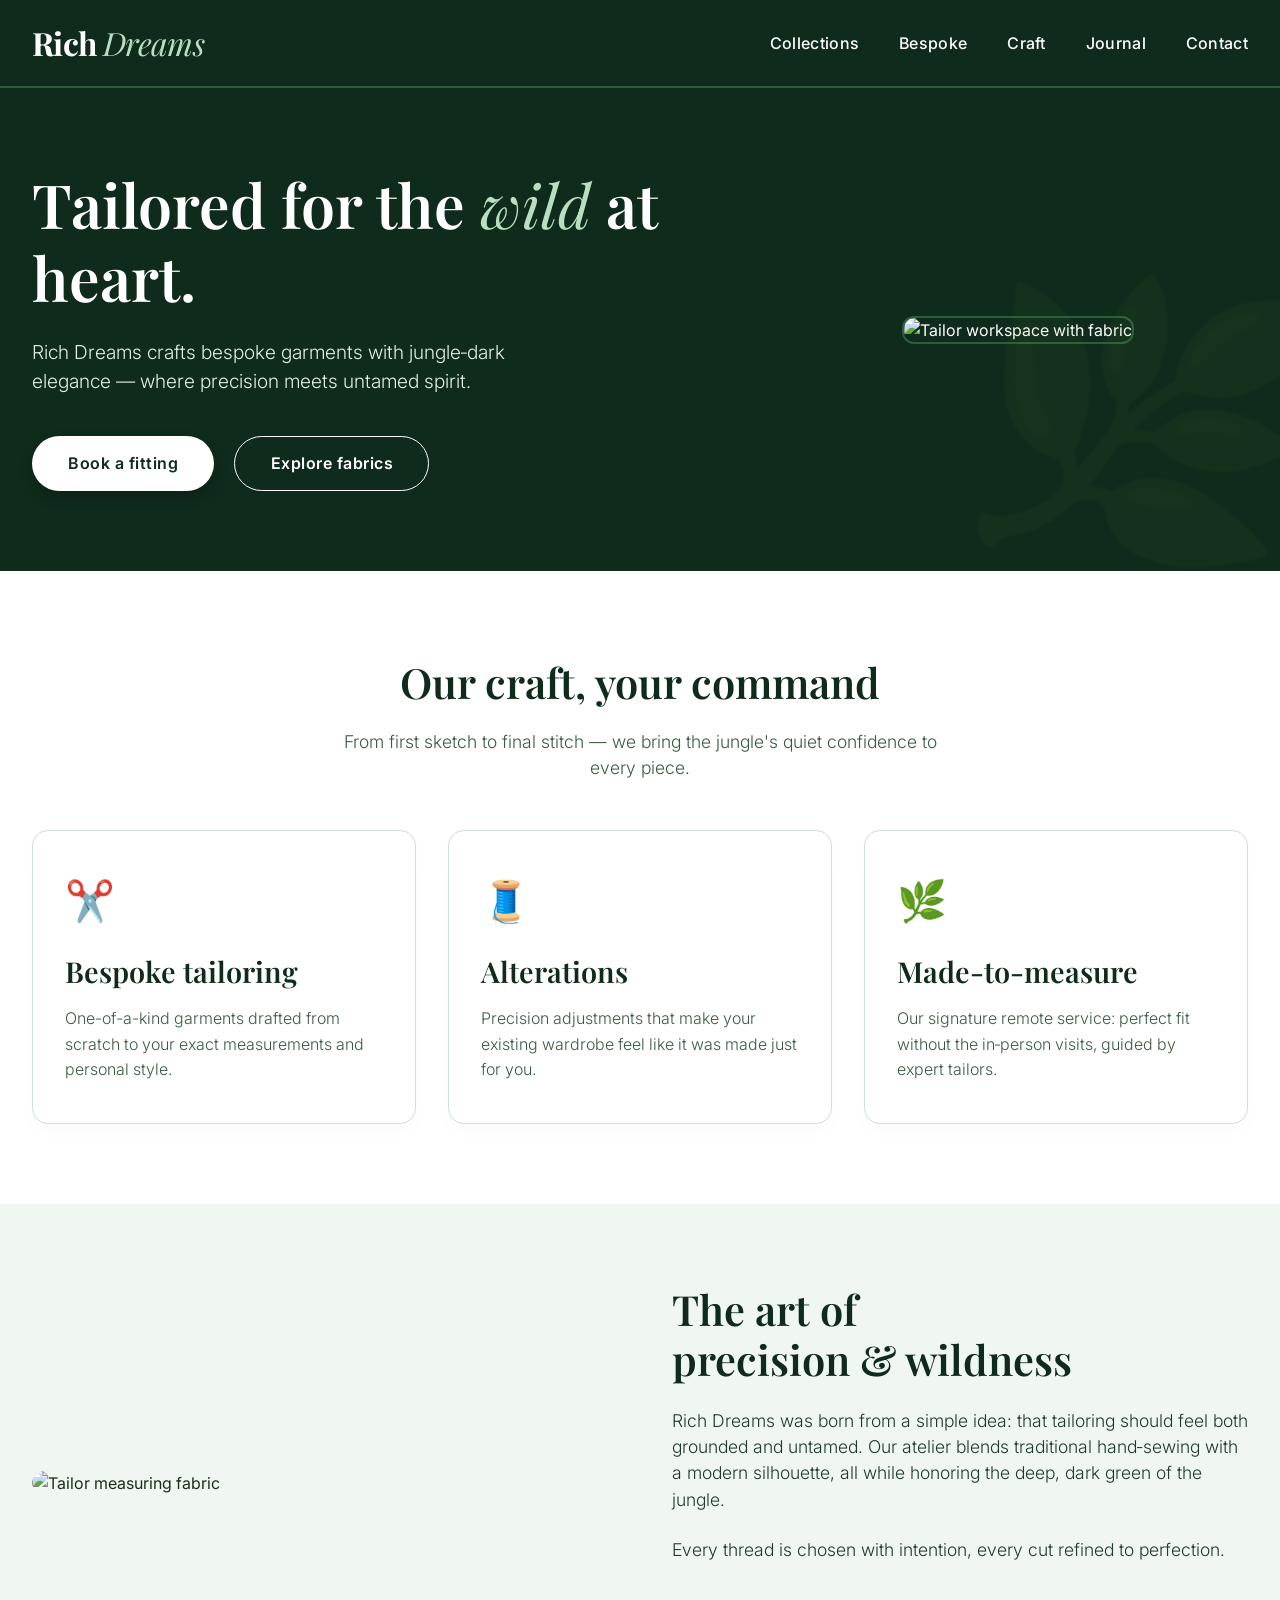
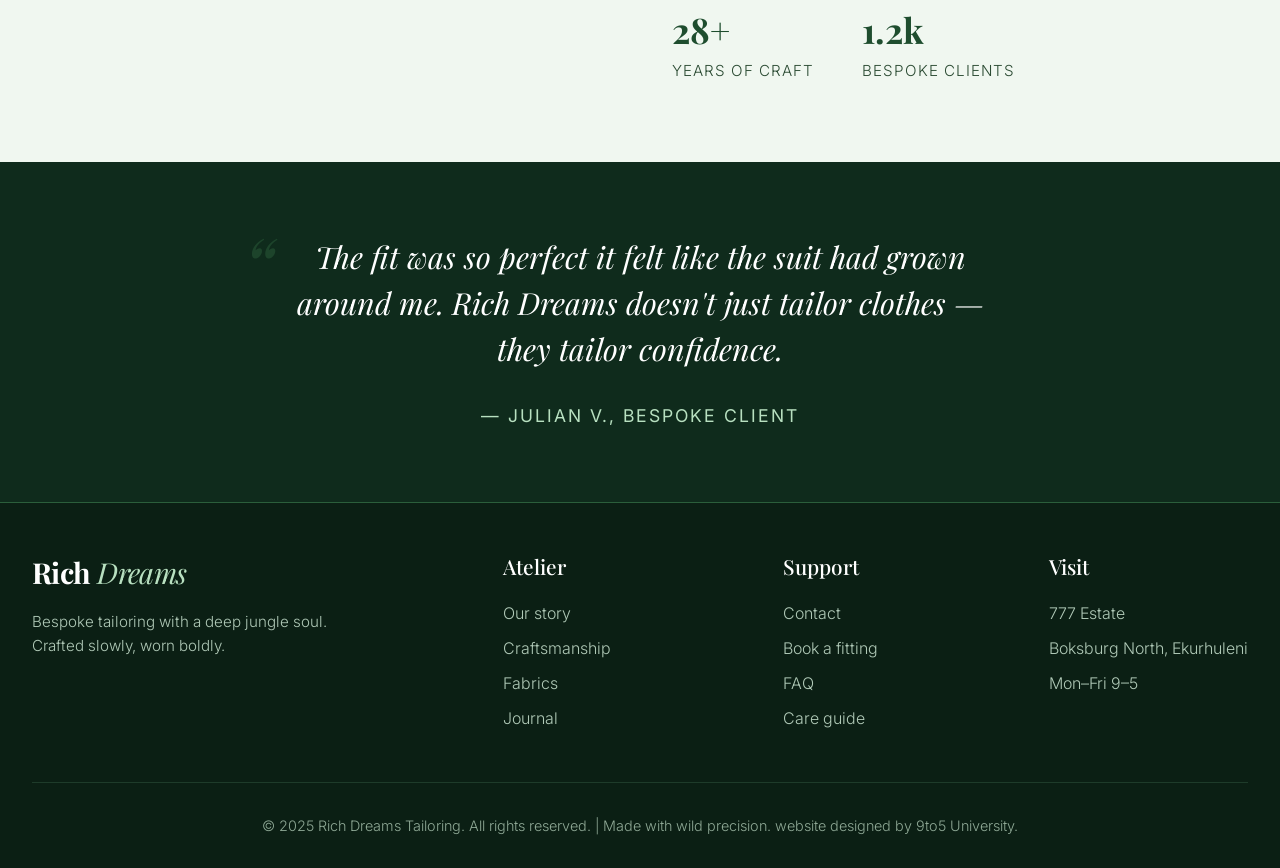
==== commit 92496a5c: "Update index.html" ====
--- a/Index.html
+++ b/Index.html
@@ -651,12 +651,12 @@
           <ul>
             <li><a href="#">777 Estate</a></li>
             <li><a href="#">Boksburg North, Ekurhuleni</a></li>
-            <li><a href="#">Mon–Fri 9–6</a></li>
+            <li><a href="#">Mon–Fri 9–5</a></li>
           </ul>
         </div>
       </div>
       <div class="footer-bottom">
-        © 2025 Rich Dreams Tailoring. All rights reserved.  |  Made with wild precision.
+        © 2025 Rich Dreams Tailoring. All rights reserved.  |  Made with wild precision. website designed by 9to5 University.
       </div>
     </div>
   </footer>
